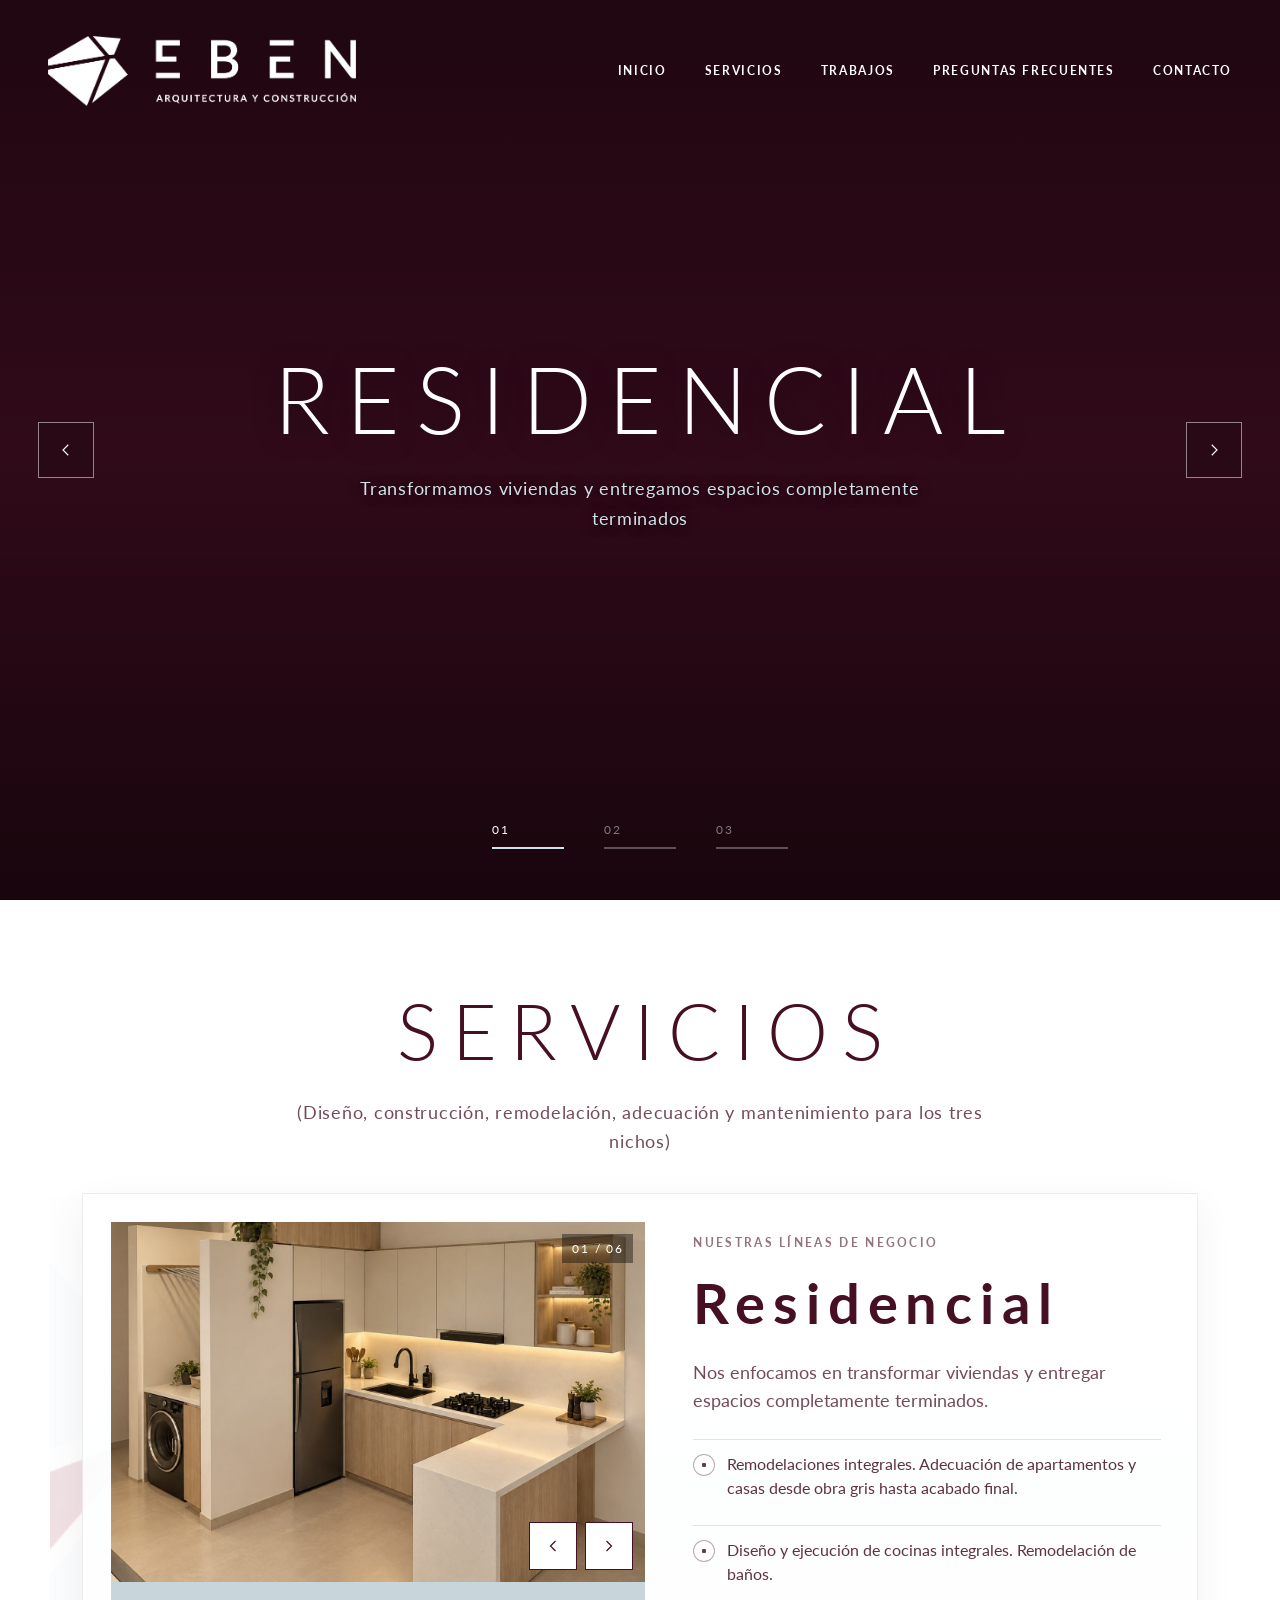
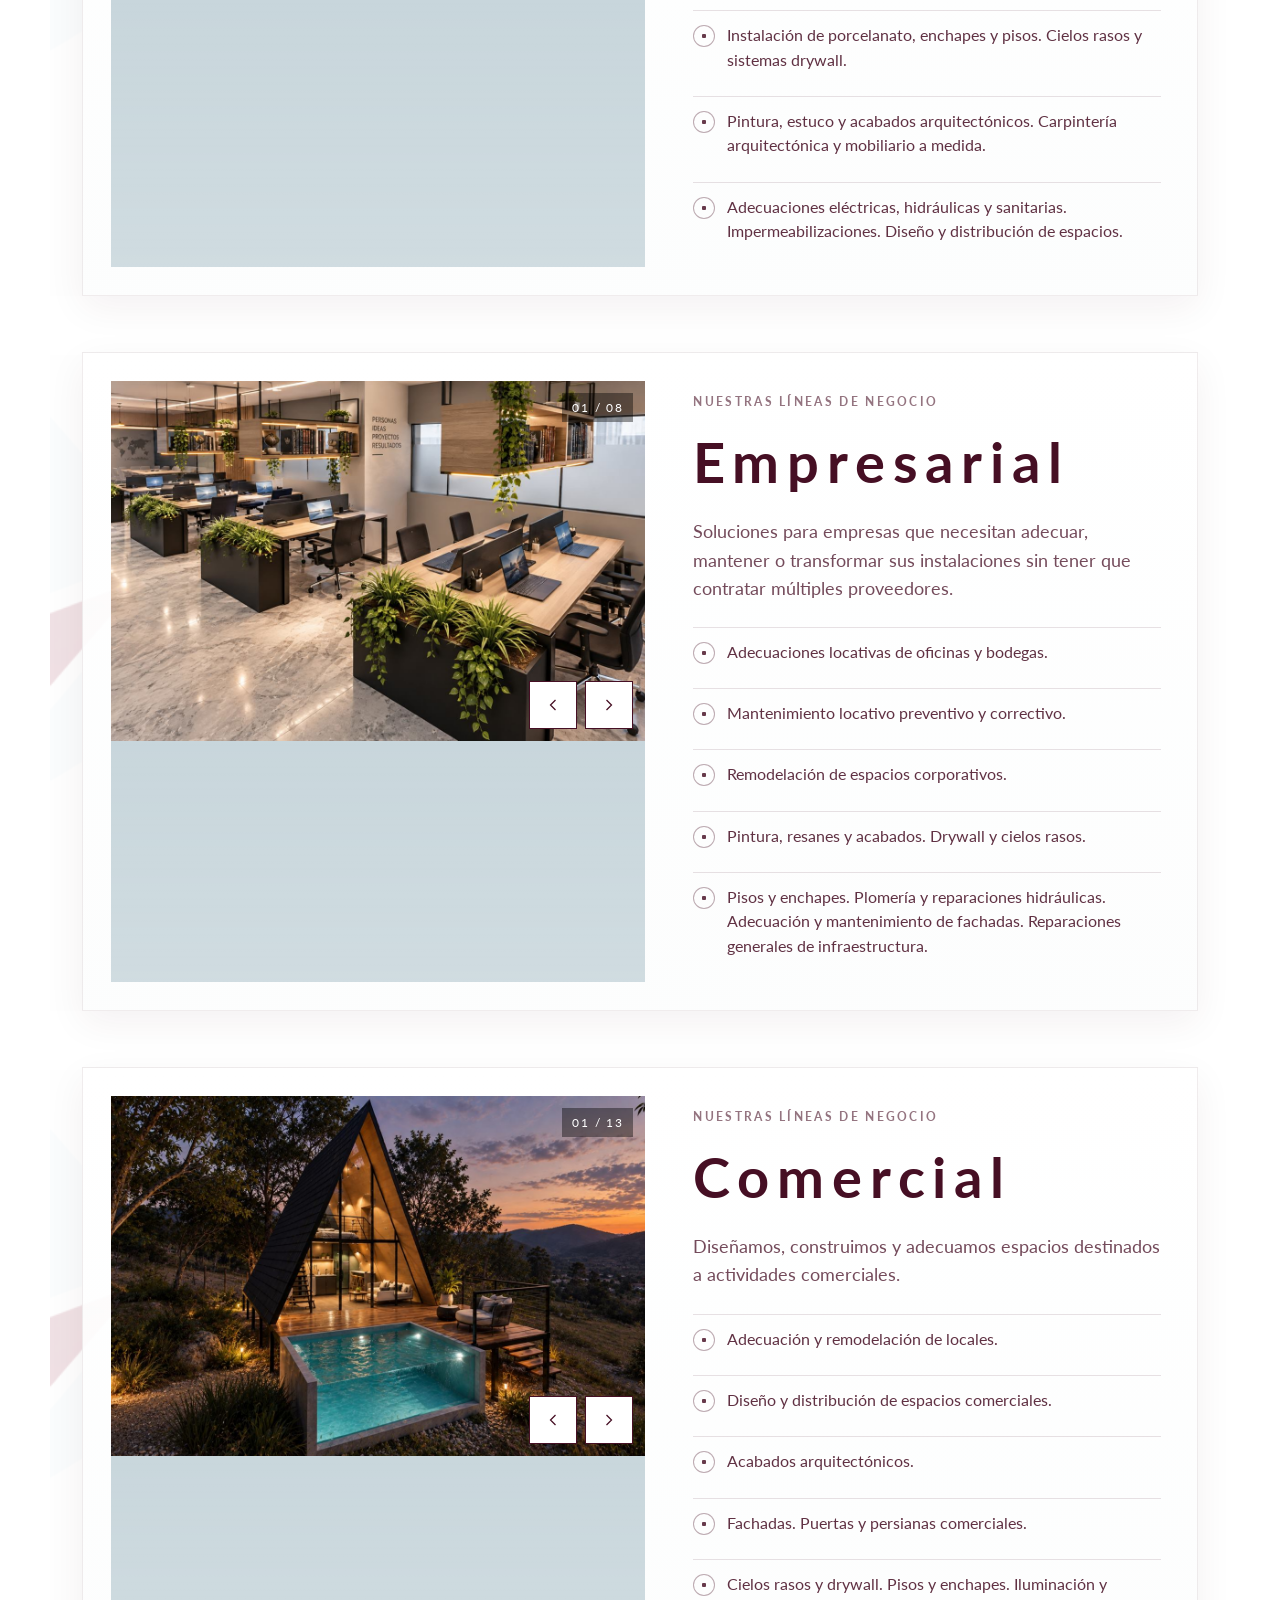
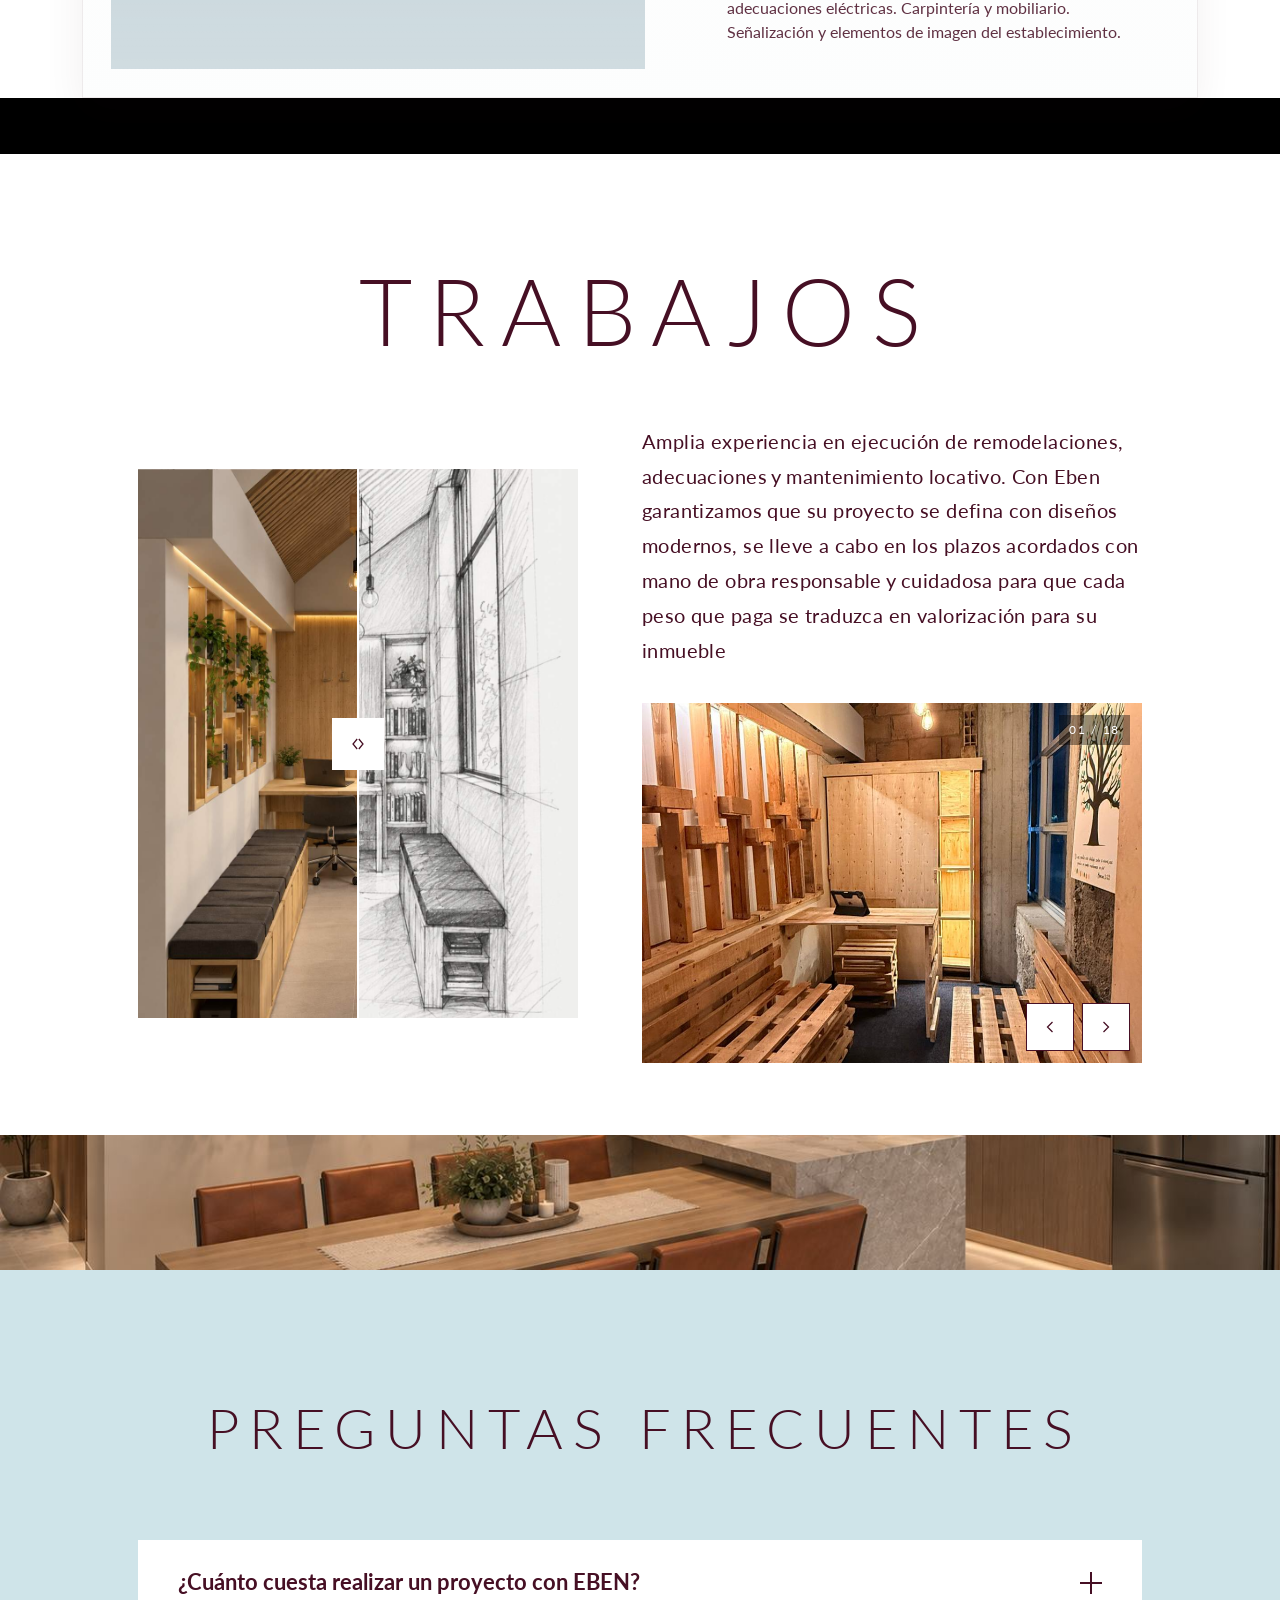
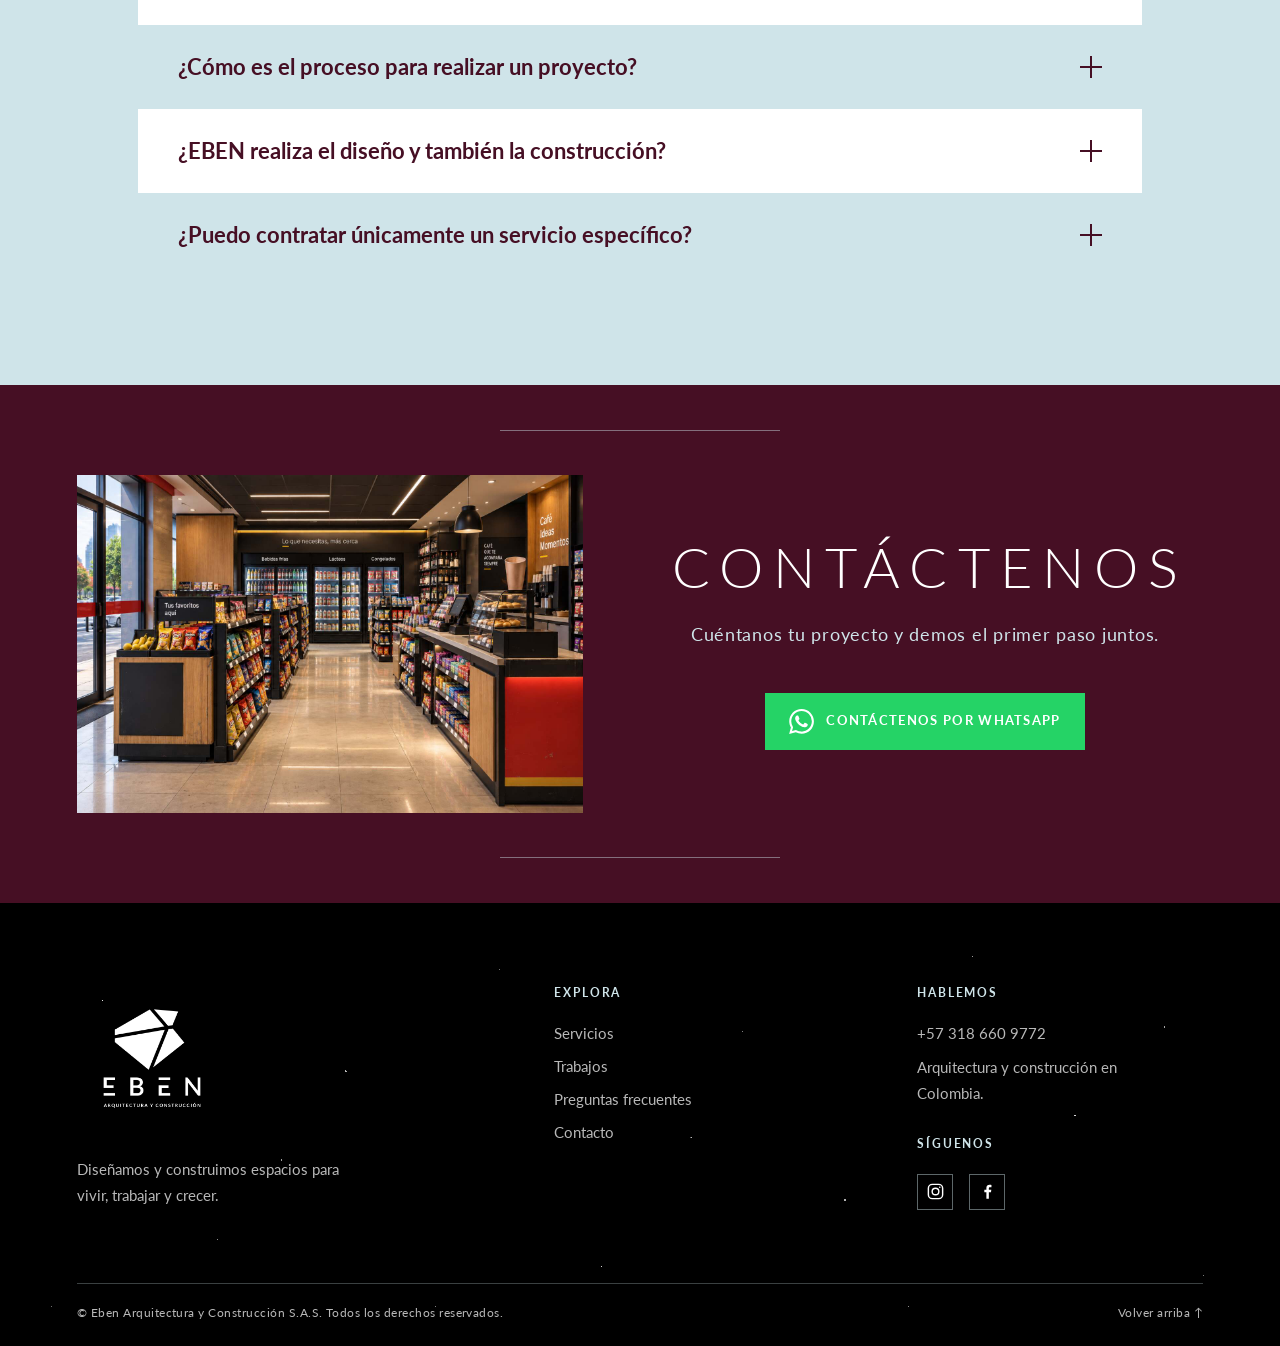
==== app/index.html @ 7ac07ed2 "Cambio diseño seccion servicios" ====
<!DOCTYPE html>
<html lang="es">
<head>
  <meta charset="UTF-8">
  <meta name="viewport" content="width=device-width, initial-scale=1.0">
  <meta name="theme-color" content="#460F24">
  <meta name="description" content="Eben Arquitectura y Construcción S.A.S. — Diseño, construcción, remodelación, adecuación y mantenimiento en Colombia.">
  <title>Eben Arquitectura y Construcción S.A.S.</title>

  <link rel="icon" href="img/logos/transparente/simbolo_color.png">
  <link rel="preconnect" href="https://fonts.googleapis.com">
  <link rel="preconnect" href="https://fonts.gstatic.com" crossorigin>
  <link href="https://fonts.googleapis.com/css2?family=Lato:wght@300;400;700;900&display=swap" rel="stylesheet">
  <link rel="stylesheet" href="css/styles.css">
</head>
<body>

  <header class="site-header">
    <img
      class="hero__logo"
      src="img/logos/transparente/vertical_blanco.png"
      alt="Eben Arquitectura y Construcción S.A.S."
      width="1080"
      height="1080">
    <nav class="site-nav" id="site-nav-menu" aria-label="Navegación principal">
      <a href="#inicio">Inicio</a>
      <a href="#servicios">Servicios</a>
      <a href="#trabajos">Trabajos</a>
      <a href="#preguntas">Preguntas frecuentes</a>
      <a href="#contacto">Contacto</a>
    </nav>
    <button class="site-nav__toggle" type="button" aria-label="Abrir menú" aria-expanded="false" aria-controls="site-nav-menu">
      <span></span>
      <span></span>
      <span></span>
    </button>
  </header>

  <main>
    <section class="hero" id="inicio" data-interval="8000" aria-label="Servicios Eben">
      <div class="hero__slides">

        <article class="hero__slide is-active" aria-hidden="false">
          <video class="hero__video" src="assets/residencial.mp4" autoplay muted loop playsinline preload="auto"></video>
          <div class="hero__overlay"></div>
          <div class="hero__content">
            <h1 class="hero__title">Residencial</h1>
            <p class="hero__subtitle">Transformamos viviendas y entregamos espacios completamente terminados</p>
          </div>
        </article>

        <article class="hero__slide" aria-hidden="true">
          <video class="hero__video" src="assets/empresarial.mp4" muted loop playsinline preload="metadata"></video>
          <div class="hero__overlay"></div>
          <div class="hero__content">
            <h1 class="hero__title">Empresarial</h1>
            <p class="hero__subtitle">Adecuación, mantenimiento o transformación de sus espacios con un solo proveedor</p>
          </div>
        </article>

        <article class="hero__slide" aria-hidden="true">
          <video class="hero__video" src="assets/comercial.mp4" muted loop playsinline preload="metadata"></video>
          <div class="hero__overlay"></div>
          <div class="hero__content">
            <h1 class="hero__title">Comercial</h1>
            <p class="hero__subtitle">Diseñamos, construimos y adecuamos espacios destinados a actividades comerciales</p>
          </div>
        </article>

      </div>

      <button class="hero__arrow hero__arrow--prev" type="button" aria-label="Servicio anterior">
        <svg width="18" height="18" viewBox="0 0 24 24" fill="none" stroke="currentColor" stroke-width="1.5" aria-hidden="true">
          <path d="M15 5l-7 7 7 7"/>
        </svg>
      </button>
      <button class="hero__arrow hero__arrow--next" type="button" aria-label="Servicio siguiente">
        <svg width="18" height="18" viewBox="0 0 24 24" fill="none" stroke="currentColor" stroke-width="1.5" aria-hidden="true">
          <path d="M9 5l7 7-7 7"/>
        </svg>
      </button>

      <nav class="hero__indicators" aria-label="Seleccionar servicio">
        <button class="hero__indicator is-active" type="button" data-slide="0" aria-label="Ir a Residencial" aria-current="true">
          <span class="hero__indicator-num">01</span>
          <span class="hero__indicator-line"><span class="hero__indicator-progress"></span></span>
        </button>
        <button class="hero__indicator" type="button" data-slide="1" aria-label="Ir a Empresarial" aria-current="false">
          <span class="hero__indicator-num">02</span>
          <span class="hero__indicator-line"><span class="hero__indicator-progress"></span></span>
        </button>
        <button class="hero__indicator" type="button" data-slide="2" aria-label="Ir a Comercial" aria-current="false">
          <span class="hero__indicator-num">03</span>
          <span class="hero__indicator-line"><span class="hero__indicator-progress"></span></span>
        </button>
      </nav>
    </section>

    <section class="services" id="servicios" aria-labelledby="services-title">
      <div class="services__intro">
        <h2 class="services__title" id="services-title">Servicios</h2>
        <p class="services__subtitle">(Diseño, construcción, remodelación, adecuación y mantenimiento para los tres nichos)</p>
      </div>

      <article class="service">
        <div class="service__panel service__panel--residencial">
          <div class="service__media">
            <div class="photos service__carousel" data-photos data-render-pool="r" data-render-label="Render residencial" aria-label="Galería de renders residenciales">
              <span class="photos__counter" aria-live="polite"></span>
              <button class="photos__arrow photos__arrow--prev" type="button" aria-label="Render residencial anterior">
                <svg width="20" height="20" viewBox="0 0 24 24" fill="none" stroke="currentColor" stroke-width="1.5" aria-hidden="true"><path d="M15 6l-6 6 6 6"/></svg>
              </button>
              <button class="photos__arrow photos__arrow--next" type="button" aria-label="Siguiente render residencial">
                <svg width="20" height="20" viewBox="0 0 24 24" fill="none" stroke="currentColor" stroke-width="1.5" aria-hidden="true"><path d="M9 6l6 6-6 6"/></svg>
              </button>
            </div>
          </div>
          <div class="service__detail">
            <p class="service__eyebrow">Nuestras líneas de negocio</p>
            <h3 class="service__name">Residencial</h3>
            <p class="service__lead">Nos enfocamos en transformar viviendas y entregar espacios completamente terminados.</p>
            <ul class="service__list">
              <li><span class="service__bullet"></span><span>Remodelaciones integrales. Adecuación de apartamentos y casas desde obra gris hasta acabado final.</span></li>
              <li><span class="service__bullet"></span><span>Diseño y ejecución de cocinas integrales. Remodelación de baños.</span></li>
              <li><span class="service__bullet"></span><span>Instalación de porcelanato, enchapes y pisos. Cielos rasos y sistemas drywall.</span></li>
              <li><span class="service__bullet"></span><span>Pintura, estuco y acabados arquitectónicos. Carpintería arquitectónica y mobiliario a medida.</span></li>
              <li><span class="service__bullet"></span><span>Adecuaciones eléctricas, hidráulicas y sanitarias. Impermeabilizaciones. Diseño y distribución de espacios.</span></li>
            </ul>
          </div>
        </div>
      </article>

      <article class="service">
        <div class="service__panel service__panel--empresarial">
          <div class="service__media">
            <div class="photos service__carousel" data-photos data-render-pool="e" data-render-label="Render empresarial" aria-label="Galería de renders empresariales">
              <span class="photos__counter" aria-live="polite"></span>
              <button class="photos__arrow photos__arrow--prev" type="button" aria-label="Render empresarial anterior">
                <svg width="20" height="20" viewBox="0 0 24 24" fill="none" stroke="currentColor" stroke-width="1.5" aria-hidden="true"><path d="M15 6l-6 6 6 6"/></svg>
              </button>
              <button class="photos__arrow photos__arrow--next" type="button" aria-label="Siguiente render empresarial">
                <svg width="20" height="20" viewBox="0 0 24 24" fill="none" stroke="currentColor" stroke-width="1.5" aria-hidden="true"><path d="M9 6l6 6-6 6"/></svg>
              </button>
            </div>
          </div>
          <div class="service__detail">
            <p class="service__eyebrow">Nuestras líneas de negocio</p>
            <h3 class="service__name">Empresarial</h3>
            <p class="service__lead">Soluciones para empresas que necesitan adecuar, mantener o transformar sus instalaciones sin tener que contratar múltiples proveedores.</p>
            <ul class="service__list">
              <li><span class="service__bullet"></span><span>Adecuaciones locativas de oficinas y bodegas.</span></li>
              <li><span class="service__bullet"></span><span>Mantenimiento locativo preventivo y correctivo.</span></li>
              <li><span class="service__bullet"></span><span>Remodelación de espacios corporativos.</span></li>
              <li><span class="service__bullet"></span><span>Pintura, resanes y acabados. Drywall y cielos rasos.</span></li>
              <li><span class="service__bullet"></span><span>Pisos y enchapes. Plomería y reparaciones hidráulicas. Adecuación y mantenimiento de fachadas. Reparaciones generales de infraestructura.</span></li>
            </ul>
          </div>
        </div>
      </article>

      <article class="service">
        <div class="service__panel service__panel--comercial">
          <div class="service__media">
            <div class="photos service__carousel" data-photos data-render-pool="c" data-render-label="Render comercial" aria-label="Galería de renders comerciales">
              <span class="photos__counter" aria-live="polite"></span>
              <button class="photos__arrow photos__arrow--prev" type="button" aria-label="Render comercial anterior">
                <svg width="20" height="20" viewBox="0 0 24 24" fill="none" stroke="currentColor" stroke-width="1.5" aria-hidden="true"><path d="M15 6l-6 6 6 6"/></svg>
              </button>
              <button class="photos__arrow photos__arrow--next" type="button" aria-label="Siguiente render comercial">
                <svg width="20" height="20" viewBox="0 0 24 24" fill="none" stroke="currentColor" stroke-width="1.5" aria-hidden="true"><path d="M9 6l6 6-6 6"/></svg>
              </button>
            </div>
          </div>
          <div class="service__detail">
            <p class="service__eyebrow">Nuestras líneas de negocio</p>
            <h3 class="service__name">Comercial</h3>
            <p class="service__lead">Diseñamos, construimos y adecuamos espacios destinados a actividades comerciales.</p>
            <ul class="service__list">
              <li><span class="service__bullet"></span><span>Adecuación y remodelación de locales.</span></li>
              <li><span class="service__bullet"></span><span>Diseño y distribución de espacios comerciales.</span></li>
              <li><span class="service__bullet"></span><span>Acabados arquitectónicos.</span></li>
              <li><span class="service__bullet"></span><span>Fachadas. Puertas y persianas comerciales.</span></li>
              <li><span class="service__bullet"></span><span>Cielos rasos y drywall. Pisos y enchapes. Iluminación y adecuaciones eléctricas. Carpintería y mobiliario. Señalización y elementos de imagen del establecimiento.</span></li>
            </ul>
          </div>
        </div>
      </article>
    </section>

    <section class="works" id="trabajos" aria-labelledby="works-title">
      <div class="works__intro">
        <h2 class="works__title" id="works-title">Trabajos</h2>
      </div>

      <div class="works__grid">
        <div class="compare" data-compare>
          <img class="compare__img" src="img/renders/e-t1.jpg" alt="Trabajo empresarial — vista derecha" loading="lazy">
          <div class="compare__clip">
            <img class="compare__img" src="img/renders/e-t2.jpg" alt="Trabajo empresarial — vista izquierda" loading="lazy">
          </div>
          <div class="compare__divider"></div>
          <button
            class="compare__handle"
            type="button"
            role="slider"
            aria-label="Comparar imágenes"
            aria-valuemin="0"
            aria-valuemax="100"
            aria-valuenow="50"
            aria-orientation="horizontal">
            <svg width="20" height="20" viewBox="0 0 24 24" fill="none" stroke="currentColor" stroke-width="1.5" aria-hidden="true">
              <path d="M11 6l-5 6 5 6"/>
              <path d="M13 6l5 6-5 6"/>
            </svg>
          </button>
        </div>

        <div class="works__side">
          <div class="works__text">
            <p>Amplia experiencia en ejecución de remodelaciones, adecuaciones y mantenimiento locativo. Con Eben garantizamos que su proyecto se defina con diseños modernos, se lleve a cabo en los plazos acordados con mano de obra responsable y cuidadosa para que cada peso que paga se traduzca en valorización para su inmueble</p>
          </div>

          <div class="photos" data-photos aria-label="Galería de trabajos">
            <img class="photos__img is-active" src="img/trabajos/1.jpeg" alt="Trabajo de Eben — foto 1 de 18" loading="lazy" decoding="async">
            <img class="photos__img" data-src="img/trabajos/2.jpeg" alt="Trabajo de Eben — foto 2 de 18" loading="lazy" decoding="async">
            <img class="photos__img" data-src="img/trabajos/3.jpeg" alt="Trabajo de Eben — foto 3 de 18" loading="lazy" decoding="async">
            <img class="photos__img" data-src="img/trabajos/4.jpeg" alt="Trabajo de Eben — foto 4 de 18" loading="lazy" decoding="async">
            <img class="photos__img" data-src="img/trabajos/5.jpeg" alt="Trabajo de Eben — foto 5 de 18" loading="lazy" decoding="async">
            <img class="photos__img" data-src="img/trabajos/6.jpeg" alt="Trabajo de Eben — foto 6 de 18" loading="lazy" decoding="async">
            <img class="photos__img" data-src="img/trabajos/7.jpeg" alt="Trabajo de Eben — foto 7 de 18" loading="lazy" decoding="async">
            <img class="photos__img" data-src="img/trabajos/8.jpeg" alt="Trabajo de Eben — foto 8 de 18" loading="lazy" decoding="async">
            <img class="photos__img" data-src="img/trabajos/9.jpeg" alt="Trabajo de Eben — foto 9 de 18" loading="lazy" decoding="async">
            <img class="photos__img" data-src="img/trabajos/10.jpeg" alt="Trabajo de Eben — foto 10 de 18" loading="lazy" decoding="async">
            <img class="photos__img" data-src="img/trabajos/11.jpeg" alt="Trabajo de Eben — foto 11 de 18" loading="lazy" decoding="async">
            <img class="photos__img" data-src="img/trabajos/12.jpeg" alt="Trabajo de Eben — foto 12 de 18" loading="lazy" decoding="async">
            <img class="photos__img" data-src="img/trabajos/13.jpeg" alt="Trabajo de Eben — foto 13 de 18" loading="lazy" decoding="async">
            <img class="photos__img" data-src="img/trabajos/14.jpeg" alt="Trabajo de Eben — foto 14 de 18" loading="lazy" decoding="async">
            <img class="photos__img" data-src="img/trabajos/15.jpeg" alt="Trabajo de Eben — foto 15 de 18" loading="lazy" decoding="async">
            <img class="photos__img" data-src="img/trabajos/16.jpeg" alt="Trabajo de Eben — foto 16 de 18" loading="lazy" decoding="async">
            <img class="photos__img" data-src="img/trabajos/17.jpeg" alt="Trabajo de Eben — foto 17 de 18" loading="lazy" decoding="async">
            <img class="photos__img" data-src="img/trabajos/18.jpeg" alt="Trabajo de Eben — foto 18 de 18" loading="lazy" decoding="async">

            <span class="photos__counter" aria-live="polite">01 / 18</span>

            <button class="photos__arrow photos__arrow--prev" type="button" aria-label="Foto anterior">
              <svg width="20" height="20" viewBox="0 0 24 24" fill="none" stroke="currentColor" stroke-width="1.5" aria-hidden="true">
                <path d="M15 6l-6 6 6 6"/>
              </svg>
            </button>
            <button class="photos__arrow photos__arrow--next" type="button" aria-label="Foto siguiente">
              <svg width="20" height="20" viewBox="0 0 24 24" fill="none" stroke="currentColor" stroke-width="1.5" aria-hidden="true">
                <path d="M9 6l6 6-6 6"/>
              </svg>
            </button>
          </div>
        </div>
      </div>
    </section>

    <div class="band" aria-hidden="true">
      <img class="band__img" src="img/renders/optimized/r7.jpg" alt="" loading="lazy" decoding="async">
    </div>

    <section class="faq" id="preguntas" aria-labelledby="faq-title">
      <div class="faq__intro">
        <h2 class="faq__title" id="faq-title">Preguntas frecuentes</h2>
      </div>

      <div class="faq__list">
        <div class="faq__item">
          <button class="faq__q" type="button" id="faq-q1" aria-expanded="false" aria-controls="faq-a1">
            <span>¿Cuánto cuesta realizar un proyecto con EBEN?</span>
            <span class="faq__icon" aria-hidden="true"></span>
          </button>
          <div class="faq__a" id="faq-a1" role="region" aria-labelledby="faq-q1">
            <p>Cada proyecto es diferente. Conocemos tus necesidades y presupuesto para proponerte soluciones que se adapten a ambos, buscando el mejor equilibrio entre diseño, funcionalidad y costo.</p>
          </div>
        </div>

        <div class="faq__item">
          <button class="faq__q" type="button" id="faq-q2" aria-expanded="false" aria-controls="faq-a2">
            <span>¿Cómo es el proceso para realizar un proyecto?</span>
            <span class="faq__icon" aria-hidden="true"></span>
          </button>
          <div class="faq__a" id="faq-a2" role="region" aria-labelledby="faq-q2">
            <p>Trabajamos contigo a través de cinco etapas:</p>
            <ol class="faq__steps">
              <li><strong>Visita técnica</strong> Conocemos el espacio, tus necesidades, ideas y presupuesto.</li>
              <li><strong>Diseño y propuesta</strong> Desarrollamos la solución y definimos el alcance del proyecto.</li>
              <li><strong>Contrato y planificación</strong> Establecemos costos, tiempos, responsabilidades y condiciones antes de iniciar.</li>
              <li><strong>Ejecución</strong> Ponemos en marcha el proyecto y coordinamos las diferentes etapas de la obra.</li>
              <li><strong>Entrega final</strong> Revisamos contigo el resultado, hacemos la entrega y dejamos el espacio listo para disfrutarlo.</li>
            </ol>
          </div>
        </div>

        <div class="faq__item">
          <button class="faq__q" type="button" id="faq-q3" aria-expanded="false" aria-controls="faq-a3">
            <span>¿EBEN realiza el diseño y también la construcción?</span>
            <span class="faq__icon" aria-hidden="true"></span>
          </button>
          <div class="faq__a" id="faq-a3" role="region" aria-labelledby="faq-q3">
            <p>Sí. Podemos acompañarte desde la idea y el diseño hasta la ejecución y entrega final, centralizando todo el proyecto en un mismo equipo.</p>
          </div>
        </div>

        <div class="faq__item">
          <button class="faq__q" type="button" id="faq-q4" aria-expanded="false" aria-controls="faq-a4">
            <span>¿Puedo contratar únicamente un servicio específico?</span>
            <span class="faq__icon" aria-hidden="true"></span>
          </button>
          <div class="faq__a" id="faq-a4" role="region" aria-labelledby="faq-q4">
            <p>Sí. Además de proyectos integrales, realizamos servicios específicos de adecuación, mantenimiento, acabados, instalaciones y mobiliario.</p>
          </div>
        </div>
      </div>
    </section>

    <section class="cta" id="contacto" aria-labelledby="contacto-title" data-xray>
      <div class="cta__grid">
        <div class="cta__media">
          <img src="img/renders/optimized/local-comercial.jpg" alt="Local comercial terminado" loading="lazy" decoding="async">
        </div>
        <div class="cta__content">
          <h2 class="cta__title" id="contacto-title">Contáctenos</h2>
          <p class="cta__text">Cuéntanos tu proyecto y demos el primer paso juntos.</p>
          <a class="cta__whatsapp" href="https://wa.me/message/V4RNR4JTJ7QEE1?text=Hola%20Eben%2C%20quiero%20cotizar%20un%20proyecto." target="_blank" rel="noopener noreferrer">
            <svg class="cta__whatsapp-icon" viewBox="0 0 24 24" fill="none" aria-hidden="true">
              <path fill="currentColor" d="M20.52 3.48A11.82 11.82 0 0 0 12.08 0C5.55 0 .24 5.31.24 11.84c0 2.09.55 4.13 1.59 5.93L.14 24l6.38-1.67a11.84 11.84 0 0 0 5.56 1.41h.01c6.52 0 11.83-5.31 11.83-11.84 0-3.16-1.23-6.13-3.4-8.42ZM12.09 21.7h-.01a9.85 9.85 0 0 1-5.02-1.38l-.36-.21-3.79.99 1.01-3.7-.23-.38a9.84 9.84 0 0 1-1.51-5.18C2.18 6.4 6.62 1.96 12.08 1.96c2.64 0 5.12 1.03 6.98 2.89a9.82 9.82 0 0 1 2.88 6.99c0 5.46-4.44 9.9-9.85 9.9Zm5.43-7.42c-.3-.15-1.76-.87-2.03-.97-.27-.1-.47-.15-.67.15-.2.3-.77.97-.94 1.17-.17.2-.35.22-.65.07-.3-.15-1.27-.47-2.42-1.5-.9-.8-1.5-1.78-1.67-2.08-.17-.3-.02-.46.13-.61.14-.14.3-.35.45-.52.15-.17.2-.3.2-.5.1-.2.05-.37-.02-.52-.07-.15-.67-1.61-.92-2.21-.24-.58-.49-.5-.67-.51h-.57c-.2 0-.52.07-.8.37-.27.3-1.04 1.02-1.04 2.49s1.07 2.89 1.22 3.09c.15.2 2.1 3.2 5.08 4.49.71.31 1.26.49 1.69.63.71.23 1.36.2 1.87.12.57-.08 1.76-.72 2-1.42.25-.7.25-1.3.17-1.42-.07-.12-.27-.2-.57-.35Z"/>
            </svg>
            <span>Contáctenos por WhatsApp</span>
          </a>
        </div>
      </div>

      <div class="cta__layer" aria-hidden="true">
        <div class="cta__grid">
          <div class="cta__media">
            <img src="img/renders/optimized/local-gris.jpg" alt="" loading="lazy" decoding="async">
          </div>
          <div class="cta__content">
            <h2 class="cta__title">Contact us</h2>
            <p class="cta__text">Tell us about your project and let us take the first step together.</p>
            <span class="cta__whatsapp">
              <svg class="cta__whatsapp-icon" viewBox="0 0 24 24" fill="none" aria-hidden="true">
                <path fill="currentColor" d="M20.52 3.48A11.82 11.82 0 0 0 12.08 0C5.55 0 .24 5.31.24 11.84c0 2.09.55 4.13 1.59 5.93L.14 24l6.38-1.67a11.84 11.84 0 0 0 5.56 1.41h.01c6.52 0 11.83-5.31 11.83-11.84 0-3.16-1.23-6.13-3.4-8.42ZM12.09 21.7h-.01a9.85 9.85 0 0 1-5.02-1.38l-.36-.21-3.79.99 1.01-3.7-.23-.38a9.84 9.84 0 0 1-1.51-5.18C2.18 6.4 6.62 1.96 12.08 1.96c2.64 0 5.12 1.03 6.98 2.89a9.82 9.82 0 0 1 2.88 6.99c0 5.46-4.44 9.9-9.85 9.9Zm5.43-7.42c-.3-.15-1.76-.87-2.03-.97-.27-.1-.47-.15-.67.15-.2.3-.77.97-.94 1.17-.17.2-.35.22-.65.07-.3-.15-1.27-.47-2.42-1.5-.9-.8-1.5-1.78-1.67-2.08-.17-.3-.02-.46.13-.61.14-.14.3-.35.45-.52.15-.17.2-.3.2-.5.1-.2.05-.37-.02-.52-.07-.15-.67-1.61-.92-2.21-.24-.58-.49-.5-.67-.51h-.57c-.2 0-.52.07-.8.37-.27.3-1.04 1.02-1.04 2.49s1.07 2.89 1.22 3.09c.15.2 2.1 3.2 5.08 4.49.71.31 1.26.49 1.69.63.71.23 1.36.2 1.87.12.57-.08 1.76-.72 2-1.42.25-.7.25-1.3.17-1.42-.07-.12-.27-.2-.57-.35Z"/>
              </svg>
              <span>Contact us on WhatsApp</span>
            </span>
          </div>
        </div>
      </div>
    </section>
  </main>

  <footer class="site-footer">
    <div class="site-footer__grid">
      <div class="site-footer__brand">
        <a href="#inicio" aria-label="Volver al inicio">
          <img src="img/logos/transparente/principal_blanco.png" alt="Eben Arquitectura y Construcción S.A.S." width="1080" height="1080" loading="lazy" decoding="async">
        </a>
        <p>Diseñamos y construimos espacios para vivir, trabajar y crecer.</p>
      </div>
      <nav class="site-footer__nav" aria-label="Navegación del pie de página">
        <h2>Explora</h2>
        <a href="#servicios">Servicios</a>
        <a href="#trabajos">Trabajos</a>
        <a href="#preguntas">Preguntas frecuentes</a>
        <a href="#contacto">Contacto</a>
      </nav>
      <div class="site-footer__contact">
        <h2>Hablemos</h2>
        <a href="https://wa.me/message/V4RNR4JTJ7QEE1?text=Hola%20Eben%2C%20quiero%20cotizar%20un%20proyecto." target="_blank" rel="noopener noreferrer">+57 318 660 9772</a>
        <p>Arquitectura y construcción en Colombia.</p>
        <h2 class="site-footer__social-title">Síguenos</h2>
        <div class="site-footer__socials">
          <a class="site-footer__social" href="https://www.instagram.com/espacios.eben/" target="_blank" rel="noopener noreferrer" aria-label="Instagram de Eben">
            <svg viewBox="0 0 24 24" aria-hidden="true">
              <rect x="3" y="3" width="18" height="18" rx="5" fill="none" stroke="currentColor" stroke-width="1.8"/>
              <circle cx="12" cy="12" r="4.2" fill="none" stroke="currentColor" stroke-width="1.8"/>
              <circle cx="17.4" cy="6.7" r="1" fill="currentColor"/>
            </svg>
          </a>
          <a class="site-footer__social" href="https://www.facebook.com/profile.php?id=61594440430104" target="_blank" rel="noopener noreferrer" aria-label="Facebook de Eben">
            <svg viewBox="0 0 24 24" aria-hidden="true">
              <path fill="currentColor" d="M13.7 21v-8h2.7l.4-3.1h-3.1V8c0-.9.3-1.5 1.6-1.5h1.7V3.7c-.3 0-1.3-.1-2.4-.1-2.4 0-4 1.5-4 4.1v2.2H8v3.1h2.6v8h3.1Z"/>
            </svg>
          </a>
        </div>
      </div>
    </div>
    <div class="site-footer__bottom">
      <p>© Eben Arquitectura y Construcción S.A.S. Todos los derechos reservados.</p>
      <a href="#inicio">Volver arriba ↑</a>
    </div>
  </footer>

  <script src="js/main.js"></script>
</body>
</html>
---- app/css/styles.css ----
:root {
  --color-burdeos: #460F24;
  --color-hielo: #CFE4E9;
  --color-blanco: #FFFFFF;
  --color-negro: #000000;
  --font-principal: "Lato", sans-serif;
  --hero-interval: 9000ms;
  --slide-fade: 800ms;
}

*,
*::before,
*::after {
  box-sizing: border-box;
  margin: 0;
  padding: 0;
  border-radius: 0;
}

html {
  height: 100%;
  scroll-behavior: smooth;
}

section[id] {
  scroll-margin-top: 88px;
}

body {
  min-height: 100%;
  background: var(--color-negro);
  color: var(--color-blanco);
  font-family: var(--font-principal);
  font-weight: 400;
  line-height: 1.5;
  overflow-x: clip;
  -webkit-font-smoothing: antialiased;
}

img,
video {
  display: block;
  max-width: 100%;
}

button {
  font: inherit;
  color: inherit;
  background: none;
  border: none;
  cursor: pointer;
}

:focus-visible {
  outline: 2px solid var(--color-hielo);
  outline-offset: 3px;
}

/* ---------- Header ---------- */

.site-header {
  position: fixed;
  top: 0;
  left: 0;
  right: 0;
  z-index: 20;
  display: flex;
  align-items: center;
  justify-content: space-between;
  padding: clamp(20px, 4vh, 40px) clamp(20px, 4vw, 48px);
  transition: padding 300ms ease, background-color 300ms ease;
}

.site-header.is-scrolled {
  padding-top: 12px;
  padding-bottom: 12px;
  background: var(--color-negro);
}

.hero__logo {
  height: clamp(70px, 5vh, 128px);
  width: auto;
  transition: height 300ms ease;
}

.site-header.is-scrolled .hero__logo {
  height: 56px;
}

.site-nav {
  display: flex;
  align-items: center;
  gap: clamp(20px, 3vw, 48px);
}

.site-nav a {
  position: relative;
  padding: 8px 0;
  color: var(--color-blanco);
  font-size: 0.78rem;
  font-weight: 700;
  letter-spacing: 0.13em;
  text-decoration: none;
  text-transform: uppercase;
}

.site-nav a::after {
  content: "";
  position: absolute;
  right: 0;
  bottom: 0;
  left: 0;
  height: 1px;
  background: var(--color-hielo);
  transform: scaleX(0);
  transform-origin: right;
  transition: transform 250ms ease;
}

.site-nav a:hover::after,
.site-nav a:focus-visible::after {
  transform: scaleX(1);
  transform-origin: left;
}

.site-nav__toggle {
  display: none;
  flex-direction: column;
  align-items: center;
  justify-content: center;
  gap: 5px;
  width: 40px;
  height: 40px;
}

.site-nav__toggle span {
  display: block;
  width: 24px;
  height: 1px;
  background: var(--color-blanco);
  transition: transform 250ms ease, opacity 250ms ease;
}

.site-header.menu-open .site-nav__toggle span:nth-child(1) {
  transform: translateY(6px) rotate(45deg);
}

.site-header.menu-open .site-nav__toggle span:nth-child(2) {
  opacity: 0;
}

.site-header.menu-open .site-nav__toggle span:nth-child(3) {
  transform: translateY(-6px) rotate(-45deg);
}

/* ---------- Hero ---------- */

.hero {
  position: relative;
  width: 100%;
  height: 100vh;
  height: 100dvh;
  overflow: hidden;
  background: var(--color-burdeos);
}

.hero__slides {
  position: absolute;
  inset: 0;
}

.hero__slide {
  position: absolute;
  inset: 0;
  opacity: 0;
  visibility: hidden;
  z-index: 1;
  transition:
    opacity var(--slide-fade) ease,
    visibility var(--slide-fade) ease;
}

.hero__slide.is-active {
  opacity: 1;
  visibility: visible;
  z-index: 2;
}

.hero__video {
  position: absolute;
  inset: 0;
  width: 100%;
  height: 100%;
  object-fit: cover;
}

.hero__overlay {
  position: absolute;
  inset: 0;
  background:
    linear-gradient(
      180deg,
      rgba(0, 0, 0, 0.55) 0%,
      rgba(0, 0, 0, 0.3) 50%,
      rgba(0, 0, 0, 0.65) 100%
    ),
    rgba(70, 15, 36, 0.18);
}

.hero__content {
  position: absolute;
  inset: 0;
  z-index: 3;
  display: flex;
  flex-direction: column;
  align-items: center;
  justify-content: center;
  text-align: center;
  padding: clamp(96px, 16vh, 160px) clamp(56px, 9vw, 120px) clamp(104px, 18vh, 160px);
  opacity: 0;
  transform: translateY(24px);
  transition:
    opacity 700ms ease 250ms,
    transform 700ms ease 250ms;
}

.hero__slide.is-active .hero__content {
  opacity: 1;
  transform: translateY(0);
}

.hero__title {
  font-size: clamp(2.4rem, 7.5vw, 5.75rem);
  font-weight: 300;
  line-height: 1.05;
  letter-spacing: 0.18em;
  text-indent: 0.18em;
  text-transform: uppercase;
  color: var(--color-blanco);
  text-shadow: 0 2px 28px rgba(0, 0, 0, 0.4);
}

.hero__subtitle {
  margin-top: clamp(16px, 3vh, 28px);
  max-width: 640px;
  font-size: clamp(0.95rem, 1.6vw, 1.15rem);
  font-weight: 400;
  line-height: 1.6;
  letter-spacing: 0.04em;
  color: var(--color-hielo);
  text-shadow: 0 1px 16px rgba(0, 0, 0, 0.45);
}

/* ---------- Flechas ---------- */

.hero__arrow {
  position: absolute;
  top: 50%;
  z-index: 15;
  display: flex;
  align-items: center;
  justify-content: center;
  width: clamp(44px, 5vw, 56px);
  height: clamp(44px, 5vw, 56px);
  transform: translateY(-50%);
  border: 1px solid rgba(255, 255, 255, 0.5);
  color: var(--color-blanco);
  background: rgba(0, 0, 0, 0.15);
  transition:
    background 250ms ease,
    border-color 250ms ease,
    color 250ms ease;
}

.hero__arrow:hover {
  background: var(--color-hielo);
  border-color: var(--color-hielo);
  color: var(--color-burdeos);
}

.hero__arrow--prev {
  left: clamp(12px, 3vw, 40px);
}

.hero__arrow--next {
  right: clamp(12px, 3vw, 40px);
}

/* ---------- Indicadores ---------- */

.hero__indicators {
  position: absolute;
  bottom: clamp(24px, 5vh, 48px);
  left: 50%;
  z-index: 15;
  display: flex;
  gap: clamp(20px, 4vw, 40px);
  transform: translateX(-50%);
}

.hero__indicator {
  display: flex;
  flex-direction: column;
  align-items: flex-start;
  gap: 8px;
  padding: 6px 0;
  color: rgba(255, 255, 255, 0.45);
  transition: color 250ms ease;
}

.hero__indicator:hover,
.hero__indicator.is-active {
  color: var(--color-blanco);
}

.hero__indicator-num {
  font-size: 0.75rem;
  font-weight: 400;
  letter-spacing: 0.14em;
}

.hero__indicator-line {
  position: relative;
  display: block;
  width: clamp(48px, 7vw, 72px);
  height: 2px;
  background: rgba(255, 255, 255, 0.3);
  overflow: hidden;
}

.hero__indicator-progress {
  position: absolute;
  top: 0;
  left: 0;
  width: 100%;
  height: 100%;
  background: var(--color-hielo);
  transform: scaleX(0);
  transform-origin: left center;
}

.hero__indicator.is-active .hero__indicator-progress {
  animation: hero-progress var(--hero-interval) linear forwards;
}

.hero.is-paused .hero__indicator-progress {
  animation-play-state: paused;
}

@keyframes hero-progress {
  from {
    transform: scaleX(0);
  }
  to {
    transform: scaleX(1);
  }
}

/* ---------- Servicios ---------- */

.services {
  position: relative;
  background: var(--color-blanco);
  color: var(--color-burdeos);
}

.services__intro {
  min-height: 28vh;
  max-width: 760px;
  margin-inline: auto;
  display: flex;
  flex-direction: column;
  align-items: center;
  justify-content: center;
  text-align: center;
  padding: clamp(56px, 10vh, 96px) clamp(24px, 5vw, 32px) clamp(24px, 4vh, 40px);
}

.services__title {
  font-size: clamp(2.4rem, 6vw, 4.8rem);
  font-weight: 300;
  line-height: 1.05;
  letter-spacing: 0.18em;
  text-indent: 0.18em;
  text-transform: uppercase;
  color: var(--color-burdeos);
}

.services__subtitle {
  margin-top: clamp(16px, 3vh, 28px);
  max-width: 720px;
  font-size: clamp(0.95rem, 1.6vw, 1.15rem);
  font-weight: 400;
  line-height: 1.6;
  letter-spacing: 0.04em;
  color: rgba(70, 15, 36, 0.75);
}

.service {
  position: relative;
  max-width: 1180px;
  margin: 0 auto clamp(28px, 5vw, 56px);
  padding-inline: clamp(20px, 4vw, 32px);
}

.service::before {
  content: "";
  position: absolute;
  inset: 0 auto 0 0;
  width: min(54%, 520px);
  background: url("../assets/diseño.png") no-repeat left center / cover;
  opacity: 0.12;
  pointer-events: none;
}

.service__panel {
  position: relative;
  z-index: 1;
  display: grid;
  grid-template-columns: minmax(0, 1.05fr) minmax(0, 0.95fr);
  gap: clamp(20px, 4vw, 40px);
  align-items: stretch;
  padding: clamp(18px, 2.4vw, 28px);
  overflow: hidden;
  border: 1px solid rgba(70, 15, 36, 0.08);
  background: linear-gradient(180deg, rgba(255, 255, 255, 0.9), rgba(252, 253, 253, 0.9));
  box-shadow: 0 12px 36px rgba(70, 15, 36, 0.06);
}

.service__panel > * {
  position: relative;
  z-index: 1;
}

.service__media {
  position: relative;
  min-height: 420px;
  overflow: hidden;
  background: var(--color-hielo);
}

.service__carousel {
  position: absolute;
  inset: 0;
  z-index: 3;
  height: 100%;
  background: url("../assets/diseño.png") center / cover;
}

.service__carousel .photos__img {
  object-position: center;
}

.service__media::after {
  content: "";
  position: absolute;
  inset: 0;
  background:
    linear-gradient(
      180deg,
      rgba(255, 255, 255, 0.12) 0%,
      rgba(255, 255, 255, 0.04) 50%,
      rgba(255, 255, 255, 0.2) 100%
    ),
    rgba(70, 15, 36, 0.08);
  z-index: 2;
  pointer-events: none;
}

.service__carousel .photos__counter,
.service__carousel .photos__arrow {
  z-index: 3;
}

.service__detail {
  position: relative;
  z-index: 2;
  display: flex;
  flex-direction: column;
  justify-content: center;
  padding: clamp(8px, 1vw, 12px) clamp(8px, 0.5vw, 10px);
}

.service__eyebrow {
  font-size: 0.72rem;
  font-weight: 700;
  letter-spacing: 0.2em;
  text-transform: uppercase;
  color: rgba(70, 15, 36, 0.58);
}

.service__detail .service__name {
  margin-top: 10px;
  font-size: clamp(1.9rem, 4.5vw, 3.5rem);
  letter-spacing: 0.14em;
  color: var(--color-burdeos);
  text-shadow: none;
}

.service__lead {
  margin-top: 14px;
  font-size: clamp(1rem, 1.5vw, 1.1rem);
  line-height: 1.6;
  color: rgba(70, 15, 36, 0.75);
  text-shadow: none;
}

.service__list {
  display: grid;
  gap: 12px;
  margin-top: clamp(16px, 3vh, 24px);
  list-style: none;
  text-align: left;
}

.service__list li {
  display: grid;
  grid-template-columns: 22px minmax(0, 1fr);
  gap: 12px;
  align-items: start;
  padding: 12px 0;
  border-top: 1px solid rgba(70, 15, 36, 0.12);
  font-size: 0.98rem;
  line-height: 1.55;
  color: rgba(70, 15, 36, 0.86);
}

.service__bullet {
  width: 22px;
  height: 22px;
  margin-top: 2px;
  border: 1.5px solid rgba(70, 15, 36, 0.35);
  border-radius: 999px;
  background:
    radial-gradient(circle at center, rgba(70, 15, 36, 0.82) 0 2px, transparent 2.5px);
}

.service__list span:last-child {
  min-width: 0;
}

/* ---------- Trabajos ---------- */

.works {
  position: relative;
  background: var(--color-blanco);
  color: var(--color-burdeos);
  padding-bottom: clamp(48px, 8vh, 80px);
}

.works__intro {
  min-height: 30vh;
  display: flex;
  flex-direction: column;
  align-items: center;
  justify-content: center;
  text-align: center;
  padding: clamp(48px, 8vh, 80px) clamp(24px, 6vw, 80px) clamp(16px, 3vh, 32px);
}

.works__title {
  font-size: clamp(2.4rem, 7.5vw, 5.75rem);
  font-weight: 300;
  line-height: 1.05;
  letter-spacing: 0.18em;
  text-indent: 0.18em;
  text-transform: uppercase;
  color: var(--color-burdeos);
}

.works__grid {
  display: grid;
  grid-template-columns: minmax(0, 440px) minmax(0, 1fr);
  gap: clamp(32px, 5vw, 72px);
  align-items: center;
  max-width: 1100px;
  margin: 0 auto;
  padding: 0 clamp(24px, 5vw, 48px);
}

.works__side {
  display: flex;
  flex-direction: column;
  gap: clamp(24px, 4vh, 40px);
  min-width: 0;
}

.works__text p {
  font-size: clamp(1.05rem, 1.6vw, 1.3rem);
  line-height: 1.7;
  letter-spacing: 0.02em;
  color: var(--color-burdeos);
}

/* ---------- Carrusel de fotos ---------- */

.photos {
  position: relative;
  height: clamp(300px, 40vh, 440px);
  overflow: hidden;
  background: var(--color-burdeos);
  touch-action: pan-y;
  user-select: none;
}

.photos__img {
  position: absolute;
  inset: 0;
  width: 100%;
  height: 100%;
  object-fit: cover;
  opacity: 0;
  transition: opacity 500ms ease;
  pointer-events: none;
  -webkit-user-drag: none;
}

.photos__img.is-active {
  opacity: 1;
}

.photos__counter {
  position: absolute;
  top: 12px;
  right: 12px;
  z-index: 3;
  padding: 6px 10px;
  font-size: 0.72rem;
  font-weight: 400;
  letter-spacing: 0.15em;
  color: var(--color-blanco);
  background: rgba(0, 0, 0, 0.4);
  pointer-events: none;
}

.photos__arrow {
  position: absolute;
  bottom: 12px;
  z-index: 3;
  display: flex;
  align-items: center;
  justify-content: center;
  width: clamp(40px, 4vw, 48px);
  height: clamp(40px, 4vw, 48px);
  border: 1px solid var(--color-burdeos);
  color: var(--color-burdeos);
  background: var(--color-blanco);
  transition:
    background 250ms ease,
    color 250ms ease;
}

.photos__arrow:hover {
  background: var(--color-burdeos);
  color: var(--color-blanco);
}

.photos__arrow--prev {
  right: calc(12px + clamp(40px, 4vw, 48px) + 8px);
}

.photos__arrow--next {
  right: 12px;
}

.compare {
  --pos: 50%;
  position: relative;
  width: 100%;
  height: clamp(420px, 61vh, 100%);
  overflow: hidden;
  background: var(--color-negro);
  cursor: ew-resize;
  touch-action: pan-y;
  user-select: none;
}

.compare__img {
  position: absolute;
  inset: 0;
  width: 100%;
  height: 100%;
  object-fit: cover;
  pointer-events: none;
  -webkit-user-drag: none;
}

.compare__clip {
  position: absolute;
  inset: 0;
  clip-path: inset(0 calc(100% - var(--pos)) 0 0);
}

.compare__divider {
  position: absolute;
  top: 0;
  bottom: 0;
  left: var(--pos);
  z-index: 3;
  width: 2px;
  transform: translateX(-1px);
  background: var(--color-blanco);
  pointer-events: none;
}

.compare__handle {
  position: absolute;
  top: 50%;
  left: var(--pos);
  z-index: 4;
  display: flex;
  align-items: center;
  justify-content: center;
  width: clamp(40px, 6vw, 52px);
  height: clamp(40px, 6vw, 52px);
  transform: translate(-50%, -50%);
  background: var(--color-blanco);
  color: var(--color-burdeos);
  cursor: ew-resize;
  transition:
    background 250ms ease,
    color 250ms ease;
}

.compare__handle:hover {
  background: var(--color-hielo);
}

.compare__handle:focus-visible {
  background: var(--color-hielo);
  outline-offset: -4px;
}

/* ---------- Responsive ---------- */

@media (max-width: 640px) {
  .site-header {
    padding: 16px 20px;
  }

  .site-header.is-scrolled {
    padding: 10px 20px;
  }

  .site-header .hero__logo,
  .site-header.is-scrolled .hero__logo {
    height: 58px;
  }

  .site-nav {
    position: absolute;
    top: 100%;
    right: 0;
    left: 0;
    display: flex;
    flex-direction: column;
    align-items: stretch;
    gap: 0;
    padding: 8px 20px 20px;
    background: var(--color-negro);
    opacity: 0;
    pointer-events: none;
    transform: translateY(-8px);
    transition: opacity 250ms ease, transform 250ms ease;
  }

  .site-header.menu-open .site-nav {
    opacity: 1;
    pointer-events: auto;
    transform: translateY(0);
  }

  .site-nav a {
    padding: 14px 0;
    border-bottom: 1px solid rgba(207, 228, 233, 0.22);
    font-size: 0.76rem;
  }

  .site-nav a:last-child {
    border-bottom: none;
  }

  .site-nav__toggle {
    display: flex;
  }

  .hero__content {
    padding-left: clamp(56px, 14vw, 80px);
    padding-right: clamp(56px, 14vw, 80px);
  }

  .hero__subtitle {
    max-width: 100%;
  }

  .hero__arrow {
    top: auto;
    bottom: clamp(88px, 14vh, 120px);
    transform: none;
  }

  .service__panel {
    grid-template-columns: 1fr;
    padding: 16px;
  }

  .service__media {
    min-height: 260px;
  }

  .service__list li {
    font-size: 0.95rem;
  }

  .service__lead {
    font-size: 1rem;
  }

  .works__intro {
    min-height: 30vh;
  }

  .works__grid {
    grid-template-columns: 1fr;
    gap: clamp(24px, 4vw, 40px);
  }

  .compare {
    height: clamp(380px, 55vh, 520px);
  }

  .works__text p {
    font-size: 1.05rem;
  }

  .photos {
    height: clamp(260px, 45vh, 380px);
  }

}

/* ---------- Banda divisoria ---------- */

.band {
  position: relative;
  height: clamp(15vh, 15vh, 60vh);
  overflow: hidden;
  background: var(--color-burdeos);
}

.band__img {
  position: absolute;
  inset: 0;
  width: 100%;
  height: 100%;
  object-fit: cover;
  object-position: center;
}

/* ---------- Preguntas frecuentes ---------- */

.faq {
  position: relative;
  background: var(--color-hielo);
  color: var(--color-burdeos);
  padding-bottom: clamp(64px, 12vh, 120px);
}

.faq__intro {
  min-height: 30vh;
  display: flex;
  flex-direction: column;
  align-items: center;
  justify-content: center;
  text-align: center;
  padding: clamp(48px, 8vh, 80px) clamp(24px, 6vw, 80px) clamp(16px, 3vh, 32px);
}

.faq__title {
  font-size: clamp(1.75rem, 5vw, 3.5rem);
  font-weight: 300;
  line-height: 1.05;
  letter-spacing: 0.18em;
  text-indent: 0.18em;
  text-transform: uppercase;
  color: var(--color-burdeos);
}

.faq__list {
  display: flex;
  flex-direction: column;
  max-width: 1100px;
  margin: 0 auto;
  padding: 0 clamp(24px, 5vw, 48px);
}

.faq__item:nth-child(odd) {
  background: var(--color-blanco);
}

.faq__item:nth-child(even) {
  background: transparent;
}

.faq__q {
  display: flex;
  align-items: center;
  justify-content: space-between;
  gap: clamp(16px, 3vw, 32px);
  width: 100%;
  padding: clamp(20px, 3vh, 28px) clamp(20px, 4vw, 40px);
  text-align: left;
  font-size: clamp(1.05rem, 1.8vw, 1.35rem);
  font-weight: 700;
  line-height: 1.4;
  color: var(--color-burdeos);
  cursor: pointer;
}

.faq__q:focus-visible {
  outline: 2px solid var(--color-burdeos);
  outline-offset: -4px;
}

.faq__icon {
  position: relative;
  flex: none;
  width: 22px;
  height: 22px;
  transition: transform 300ms ease;
}

.faq__icon::before,
.faq__icon::after {
  content: "";
  position: absolute;
  top: 50%;
  left: 50%;
  background: currentColor;
  transform: translate(-50%, -50%);
}

.faq__icon::before {
  width: 100%;
  height: 2px;
}

.faq__icon::after {
  width: 2px;
  height: 100%;
}

.faq__q:hover .faq__icon {
  transform: scale(1.2);
}

.faq__item.is-open .faq__icon {
  transform: rotate(45deg);
}

.faq__a {
  max-height: 0;
  overflow: hidden;
  visibility: hidden;
  transition:
    max-height 400ms ease,
    visibility 0s linear 400ms;
}

.faq__item.is-open .faq__a {
  visibility: visible;
  transition:
    max-height 400ms ease,
    visibility 0s linear 0s;
}

.faq__a p {
  max-width: 74ch;
  padding: 0 clamp(20px, 4vw, 40px) clamp(20px, 3vh, 28px);
  font-size: clamp(1rem, 1.4vw, 1.15rem);
  line-height: 1.7;
  color: var(--color-burdeos);
}

.faq__steps {
  max-width: 74ch;
  padding: 0 clamp(44px, 6vw, 64px) clamp(20px, 3vh, 28px) clamp(40px, 6vw, 64px);
  color: var(--color-burdeos);
  font-size: clamp(1rem, 1.4vw, 1.15rem);
  line-height: 1.7;
}

.faq__steps li {
  padding-left: 8px;
}

.faq__steps strong {
  margin-right: 4px;
}

/* ---------- Llamada a la acción ---------- */

.cta {
  position: relative;
  display: flex;
  align-items: center;
  justify-content: center;
  min-height: clamp(360px, 48vh, 520px);
  padding: clamp(64px, 10vh, 112px) clamp(24px, 6vw, 80px);
  overflow: hidden;
  background: var(--color-burdeos);
  color: var(--color-blanco);
  text-align: center;
}

.cta__grid {
  display: grid;
  grid-template-columns: minmax(0, 1fr) minmax(0, 1.1fr);
  align-items: center;
  gap: clamp(32px, 5vw, 72px);
  width: min(1150px, 100%);
  margin: 0 auto;
}

.cta__media {
  position: relative;
  aspect-ratio: 3 / 2;
  overflow: hidden;
}

.cta__media img {
  position: absolute;
  inset: 0;
  width: 100%;
  height: 100%;
  object-fit: cover;
}

.cta__layer {
  position: absolute;
  inset: 0;
  z-index: 5;
  overflow: hidden;
  background: var(--color-negro);
  clip-path: circle(var(--xray-radius, 0px) at var(--xray-x, -300px) var(--xray-y, -300px));
  pointer-events: none;
  will-change: clip-path;
}

.cta__layer .cta__grid {
  height: 100%;
  background-image:
    radial-gradient(1.5px 1.5px at 8% 22%, rgba(255, 255, 255, 0.9) 50%, transparent 51%),
    radial-gradient(1px 1px at 17% 76%, rgba(255, 255, 255, 0.55) 50%, transparent 51%),
    radial-gradient(2px 2px at 27% 38%, rgba(255, 255, 255, 0.72) 50%, transparent 51%),
    radial-gradient(1px 1px at 39% 15%, rgba(255, 255, 255, 0.45) 50%, transparent 51%),
    radial-gradient(1.5px 1.5px at 47% 82%, rgba(255, 255, 255, 0.8) 50%, transparent 51%),
    radial-gradient(1px 1px at 58% 29%, rgba(255, 255, 255, 0.5) 50%, transparent 51%),
    radial-gradient(2px 2px at 66% 67%, rgba(255, 255, 255, 0.7) 50%, transparent 51%),
    radial-gradient(1px 1px at 76% 12%, rgba(255, 255, 255, 0.6) 50%, transparent 51%),
    radial-gradient(1.5px 1.5px at 84% 48%, rgba(255, 255, 255, 0.85) 50%, transparent 51%),
    radial-gradient(1px 1px at 94% 84%, rgba(255, 255, 255, 0.48) 50%, transparent 51%),
    radial-gradient(1px 1px at 4% 91%, rgba(255, 255, 255, 0.42) 50%, transparent 51%),
    radial-gradient(1.5px 1.5px at 22% 58%, rgba(255, 255, 255, 0.62) 50%, transparent 51%),
    radial-gradient(1px 1px at 34% 91%, rgba(255, 255, 255, 0.5) 50%, transparent 51%),
    radial-gradient(1.5px 1.5px at 54% 53%, rgba(255, 255, 255, 0.72) 50%, transparent 51%),
    radial-gradient(1px 1px at 71% 91%, rgba(255, 255, 255, 0.55) 50%, transparent 51%),
    radial-gradient(1.5px 1.5px at 91% 28%, rgba(255, 255, 255, 0.65) 50%, transparent 51%);
}

.cta__layer .cta__text {
  color: var(--color-hielo);
}

.cta::before,
.cta::after {
  content: "";
  position: absolute;
  left: 50%;
  width: min(280px, 45vw);
  height: 1px;
  background: rgba(207, 228, 233, 0.45);
  transform: translateX(-50%);
}

.cta::before {
  top: clamp(28px, 5vh, 48px);
}

.cta::after {
  bottom: clamp(28px, 5vh, 48px);
}

.cta__content {
  position: relative;
  z-index: 1;
  display: flex;
  flex-direction: column;
  align-items: center;
}

.cta__title {
  font-size: clamp(1.75rem, 4.5vw, 3.5rem);
  font-weight: 300;
  line-height: 1.05;
  letter-spacing: 0.18em;
  text-indent: 0.18em;
  text-transform: uppercase;
}

.cta__text {
  max-width: 520px;
  margin-top: clamp(16px, 3vh, 24px);
  color: var(--color-hielo);
  font-size: clamp(1rem, 1.6vw, 1.15rem);
  letter-spacing: 0.04em;
}

.cta__whatsapp {
  display: inline-flex;
  align-items: center;
  justify-content: center;
  gap: 12px;
  min-height: 56px;
  margin-top: clamp(28px, 5vh, 44px);
  padding: 16px 24px;
  background: #25D366;
  color: var(--color-blanco);
  font-size: 0.82rem;
  font-weight: 700;
  letter-spacing: 0.1em;
  text-decoration: none;
  text-transform: uppercase;
  transition: background-color 250ms ease, transform 250ms ease;
}

.cta__whatsapp:hover {
  background: #1EBE5B;
  transform: translateY(-2px);
}

.cta__whatsapp:focus-visible {
  outline-color: var(--color-hielo);
}

.cta__whatsapp-icon {
  width: 25px;
  height: 25px;
  flex: none;
}

/* ---------- Pie de página ---------- */

.site-footer {
  padding: clamp(56px, 9vh, 96px) clamp(24px, 6vw, 80px) 24px;
  background-color: var(--color-negro);
  background-image:
    radial-gradient(1.5px 1.5px at 8% 22%, rgba(255, 255, 255, 0.9) 50%, transparent 51%),
    radial-gradient(1px 1px at 17% 76%, rgba(255, 255, 255, 0.55) 50%, transparent 51%),
    radial-gradient(2px 2px at 27% 38%, rgba(255, 255, 255, 0.72) 50%, transparent 51%),
    radial-gradient(1px 1px at 39% 15%, rgba(255, 255, 255, 0.45) 50%, transparent 51%),
    radial-gradient(1.5px 1.5px at 47% 82%, rgba(255, 255, 255, 0.8) 50%, transparent 51%),
    radial-gradient(1px 1px at 58% 29%, rgba(255, 255, 255, 0.5) 50%, transparent 51%),
    radial-gradient(2px 2px at 66% 67%, rgba(255, 255, 255, 0.7) 50%, transparent 51%),
    radial-gradient(1px 1px at 76% 12%, rgba(255, 255, 255, 0.6) 50%, transparent 51%),
    radial-gradient(1.5px 1.5px at 84% 48%, rgba(255, 255, 255, 0.85) 50%, transparent 51%),
    radial-gradient(1px 1px at 94% 84%, rgba(255, 255, 255, 0.48) 50%, transparent 51%),
    radial-gradient(1px 1px at 4% 91%, rgba(255, 255, 255, 0.42) 50%, transparent 51%),
    radial-gradient(1.5px 1.5px at 22% 58%, rgba(255, 255, 255, 0.62) 50%, transparent 51%),
    radial-gradient(1px 1px at 34% 91%, rgba(255, 255, 255, 0.5) 50%, transparent 51%),
    radial-gradient(1.5px 1.5px at 54% 53%, rgba(255, 255, 255, 0.72) 50%, transparent 51%),
    radial-gradient(1px 1px at 71% 91%, rgba(255, 255, 255, 0.55) 50%, transparent 51%),
    radial-gradient(1.5px 1.5px at 91% 28%, rgba(255, 255, 255, 0.65) 50%, transparent 51%);
  color: var(--color-blanco);
}

.site-footer__grid {
  display: grid;
  grid-template-columns: 1.4fr 1fr 1fr;
  gap: clamp(32px, 6vw, 96px);
  max-width: 1150px;
  margin: 0 auto;
  padding-bottom: clamp(40px, 7vh, 72px);
  border-bottom: 1px solid rgba(207, 228, 233, 0.28);
}

.site-footer__brand img {
  width: 150px;
  height: auto;
  margin-bottom: 24px;
}

.site-footer p,
.site-footer a {
  color: rgba(255, 255, 255, 0.72);
}

.site-footer__brand p,
.site-footer__contact p {
  max-width: 30ch;
  font-size: 0.95rem;
  line-height: 1.7;
}

.site-footer__social-title {
  margin-top: 28px;
}

.site-footer__socials {
  display: flex;
  align-items: center;
  gap: 16px;
}

.site-footer__social {
  display: inline-flex;
  align-items: center;
  justify-content: center;
  width: 36px;
  height: 36px;
  margin: 0;
  border: 1px solid rgba(207, 228, 233, 0.45);
  color: var(--color-blanco) !important;
  transition: border-color 200ms ease, color 200ms ease, transform 200ms ease;
}

.site-footer__social:hover,
.site-footer__social:focus-visible {
  border-color: var(--color-hielo);
  color: var(--color-hielo) !important;
  transform: translateY(-2px);
}

.site-footer__social svg {
  width: 19px;
  height: 19px;
}

.site-footer h2 {
  margin-bottom: 20px;
  color: var(--color-hielo);
  font-size: 0.78rem;
  font-weight: 700;
  letter-spacing: 0.15em;
  text-transform: uppercase;
}

.site-footer__nav,
.site-footer__contact {
  display: flex;
  flex-direction: column;
  align-items: flex-start;
}

.site-footer__nav a,
.site-footer__contact a {
  margin-bottom: 10px;
  font-size: 0.95rem;
  text-decoration: none;
  transition: color 200ms ease;
}

.site-footer a:hover,
.site-footer a:focus-visible {
  color: var(--color-hielo);
}

.site-footer__bottom {
  display: flex;
  justify-content: space-between;
  gap: 24px;
  max-width: 1150px;
  margin: 0 auto;
  padding-top: 20px;
}

.site-footer__bottom p,
.site-footer__bottom a {
  font-size: 0.75rem;
  letter-spacing: 0.04em;
  text-decoration: none;
}

@media (hover: hover) and (pointer: fine) {
  .cta {
    cursor: crosshair;
  }
}

@media (max-width: 640px) {
  .cta {
    min-height: 0;
  }

  .cta__grid {
    grid-template-columns: 1fr;
    gap: 36px;
  }

  .cta__content {
    order: 1;
  }

  .cta__media {
    order: 2;
  }

  .site-footer__grid {
    grid-template-columns: 1fr;
    gap: 36px;
  }

  .site-footer__bottom {
    flex-direction: column;
    gap: 12px;
  }
}

/* ---------- Movimiento reducido ---------- */

@media (prefers-reduced-motion: reduce) {
  html {
    scroll-behavior: auto;
  }

  .hero__slide,
  .hero__content {
    transition: none;
  }

  .hero__slide.is-active .hero__content {
    transform: none;
  }

  .hero__indicator.is-active .hero__indicator-progress {
    animation: none;
    transform: scaleX(1);
  }

  .service__media {
    clip-path: inset(0);
  }

  .service__detail {
    opacity: 1;
  }

  .faq__a {
    transition: none;
  }

  .cta__whatsapp {
    transition: none;
  }
}
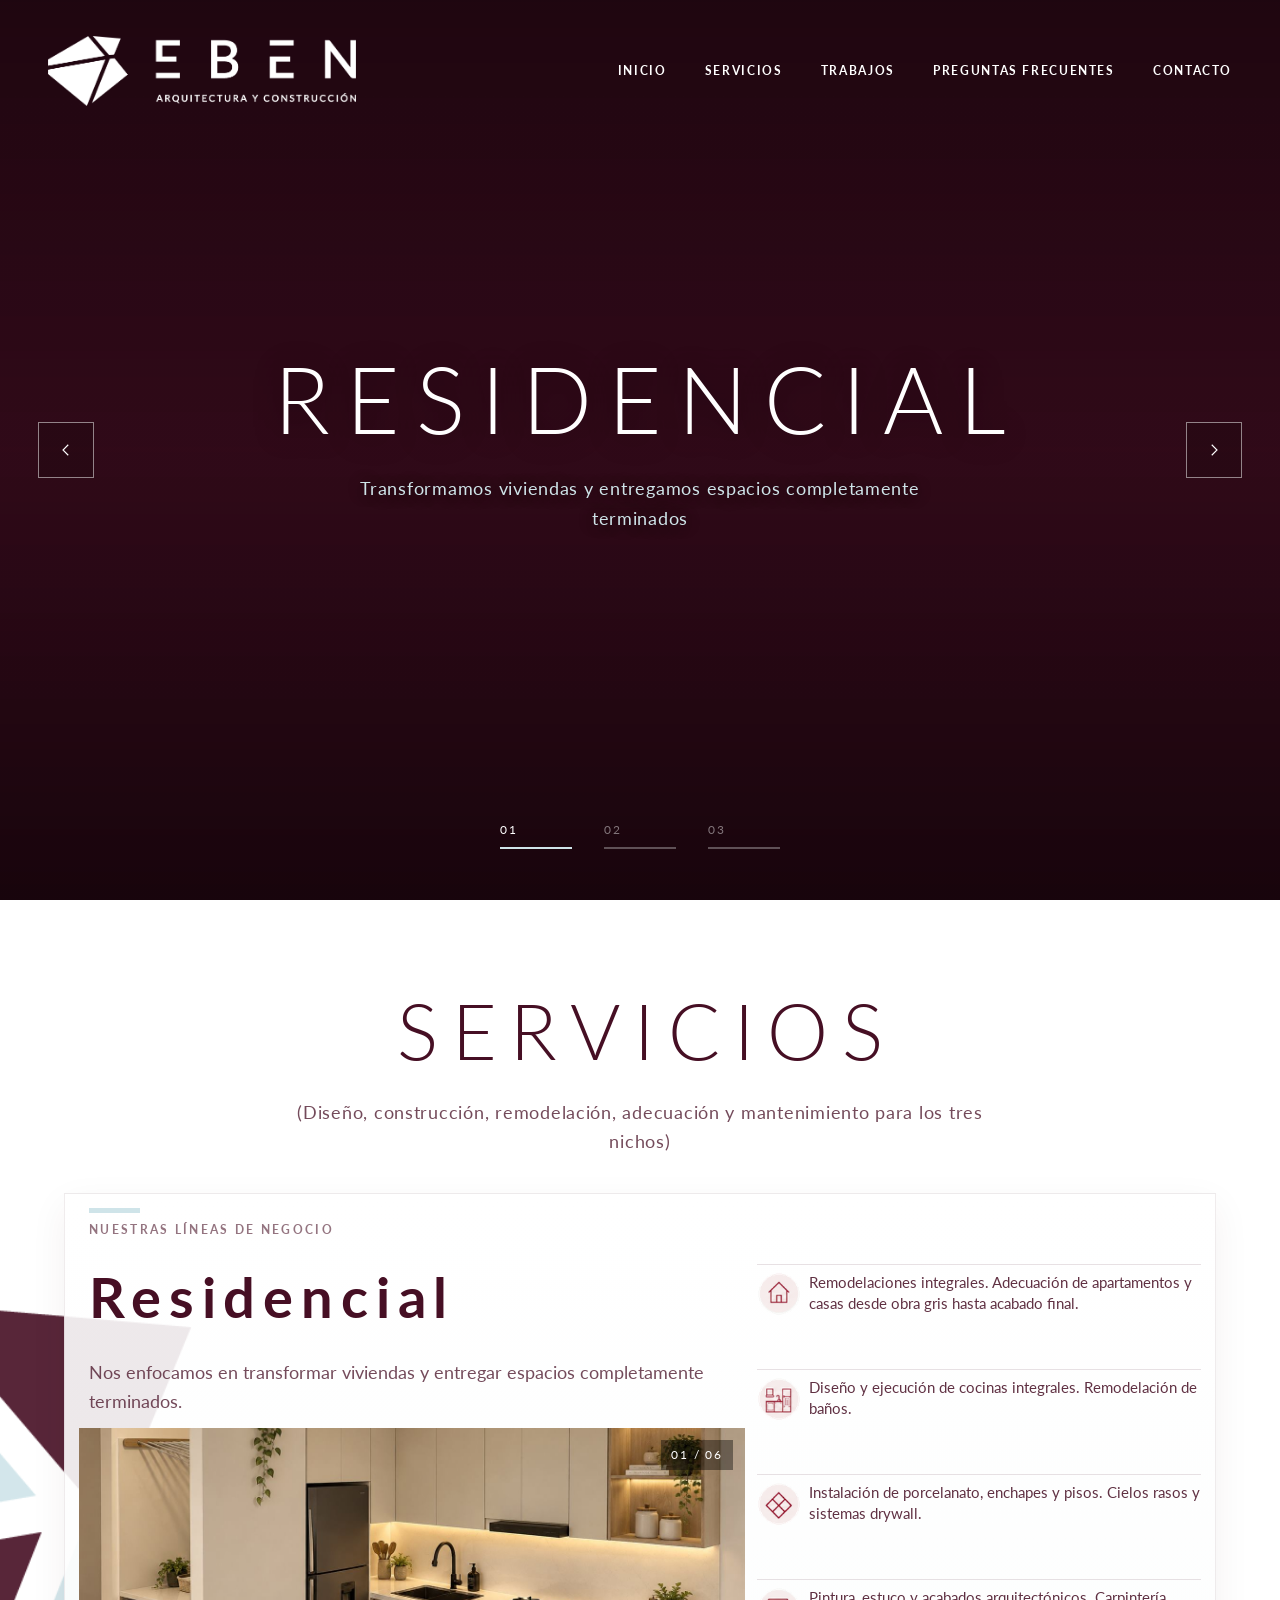
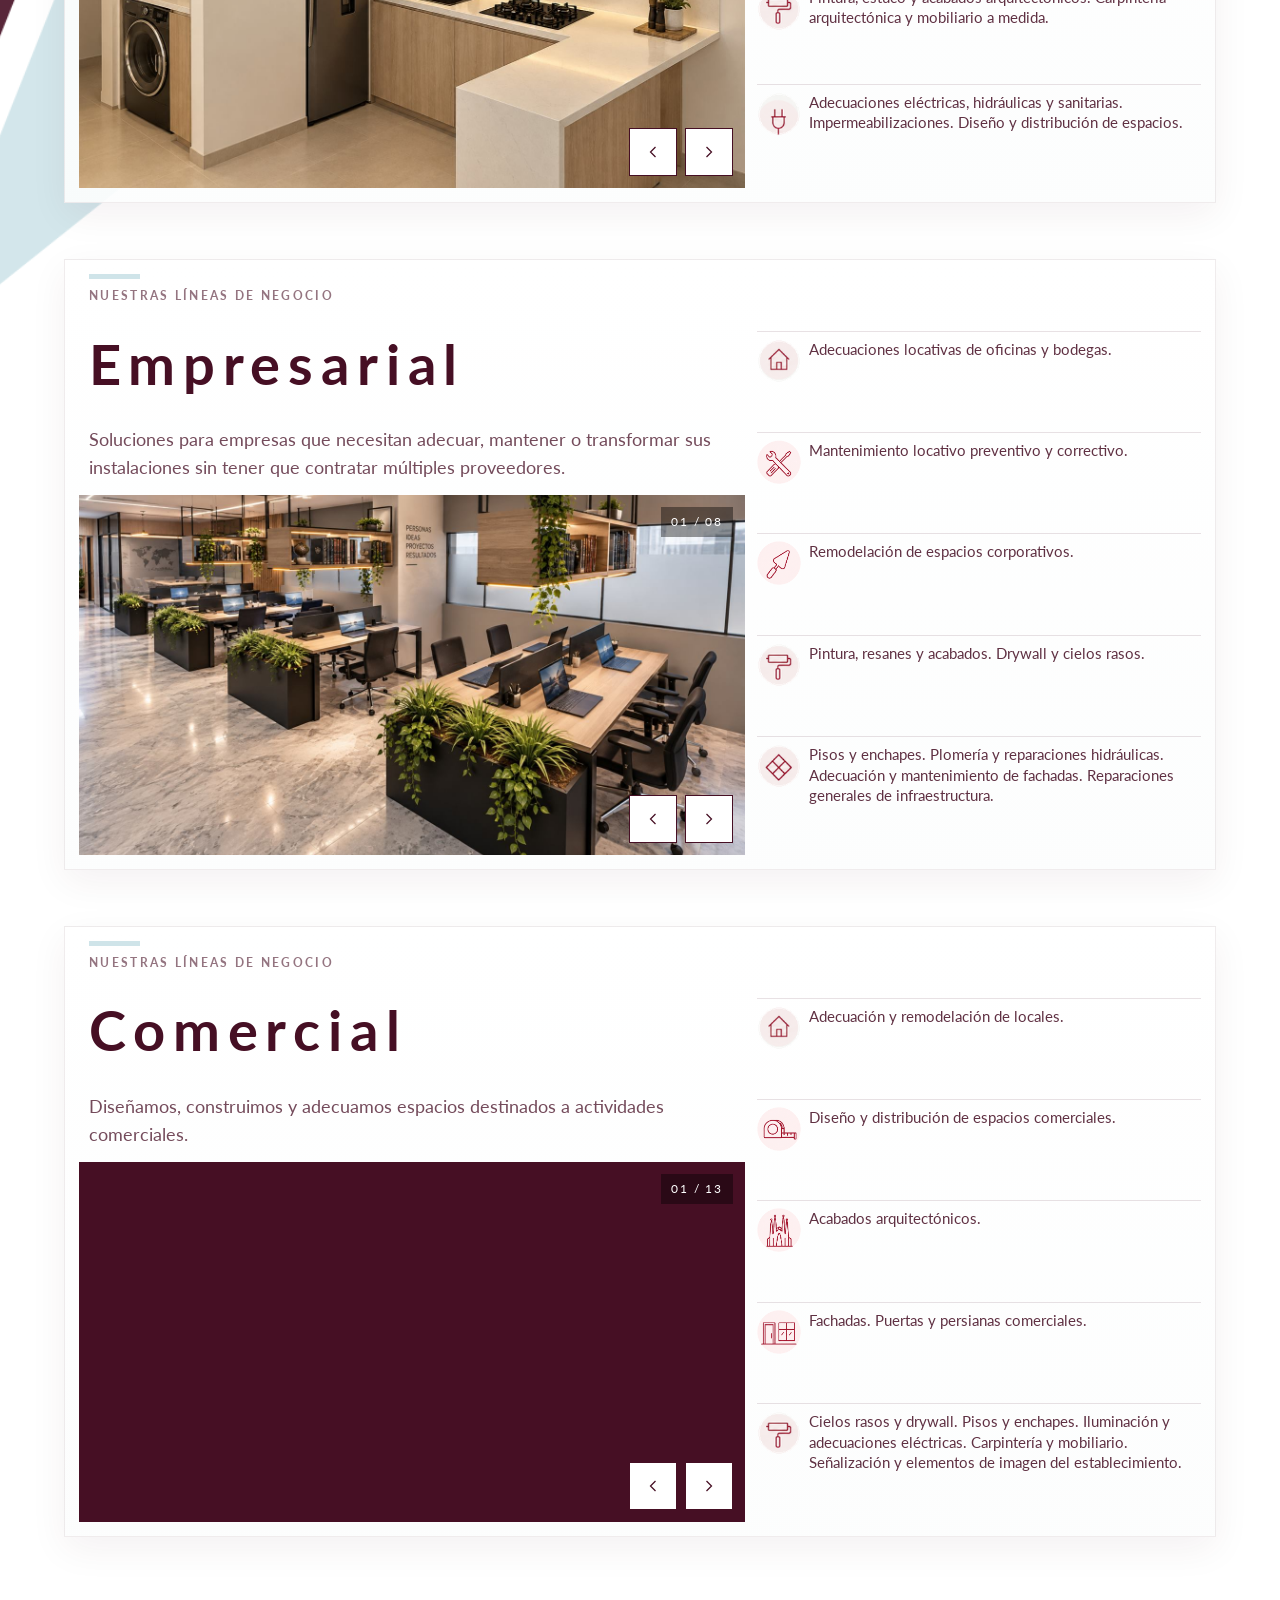
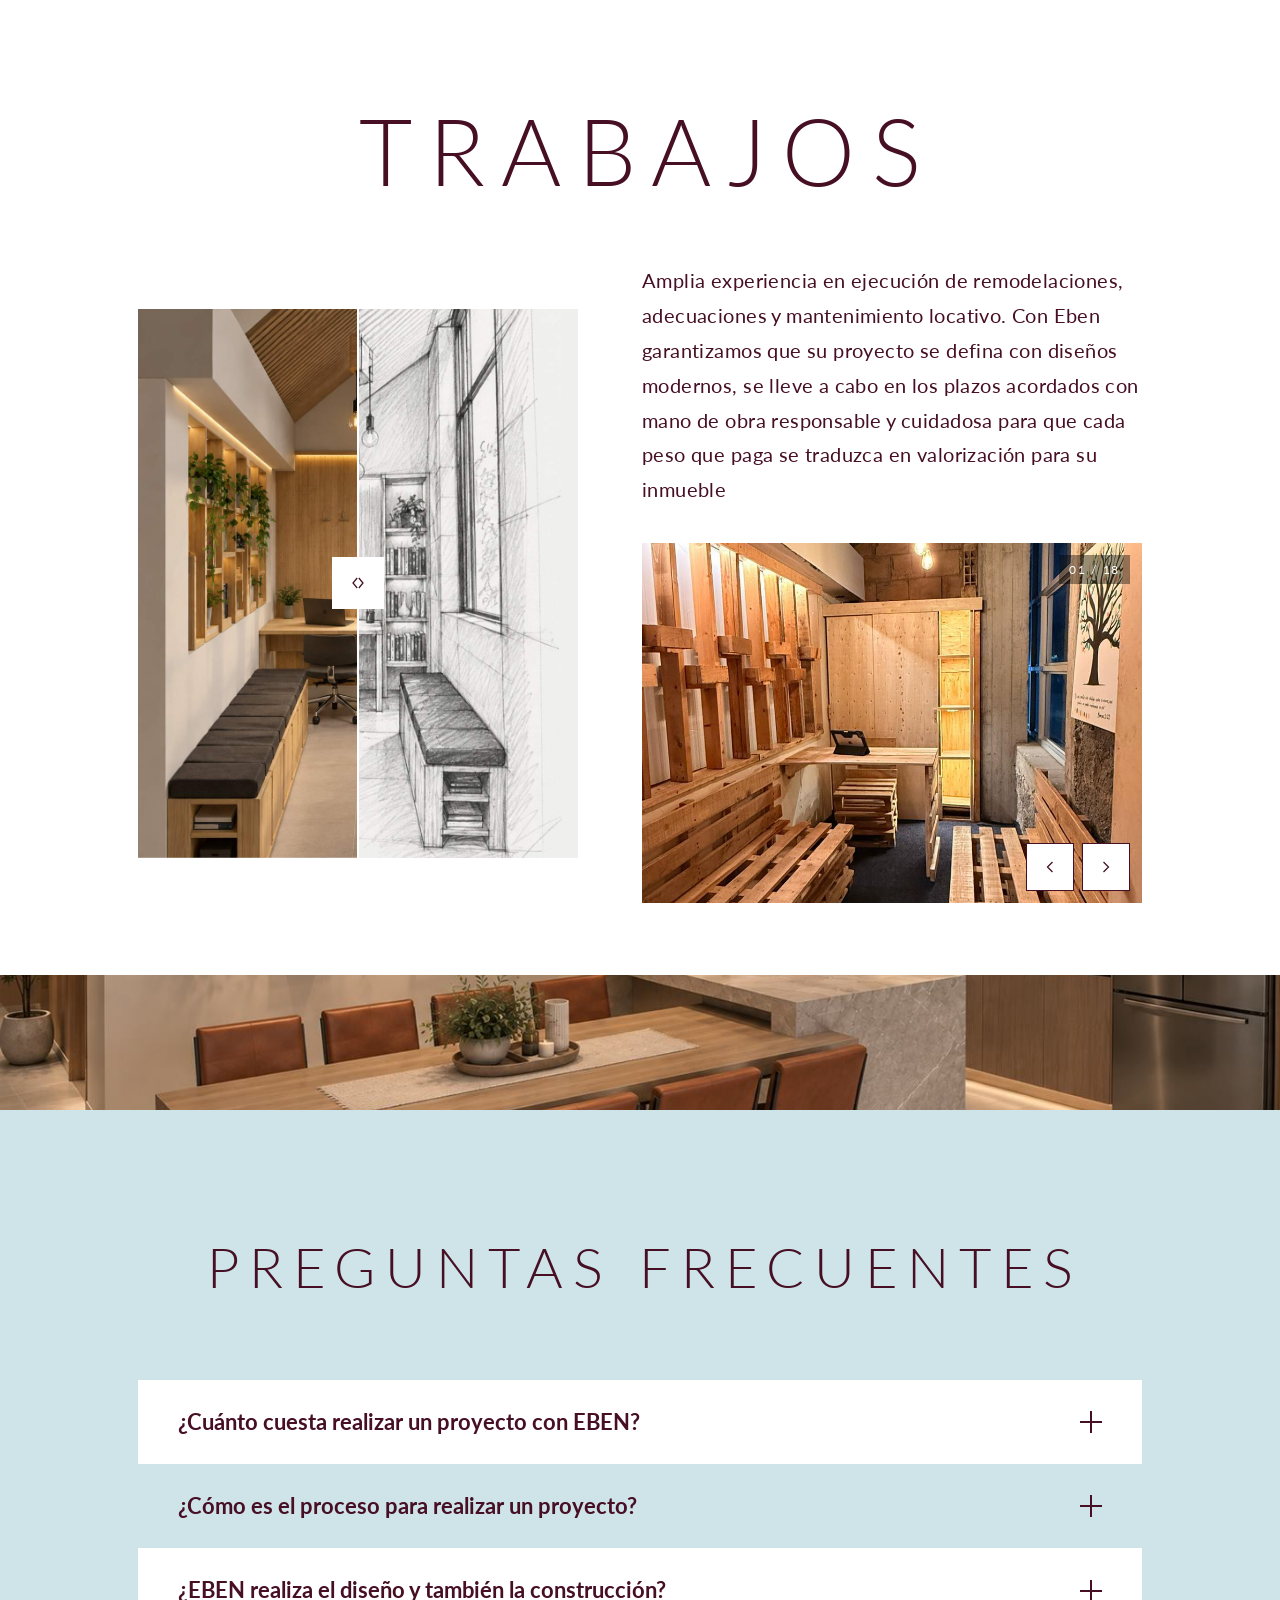
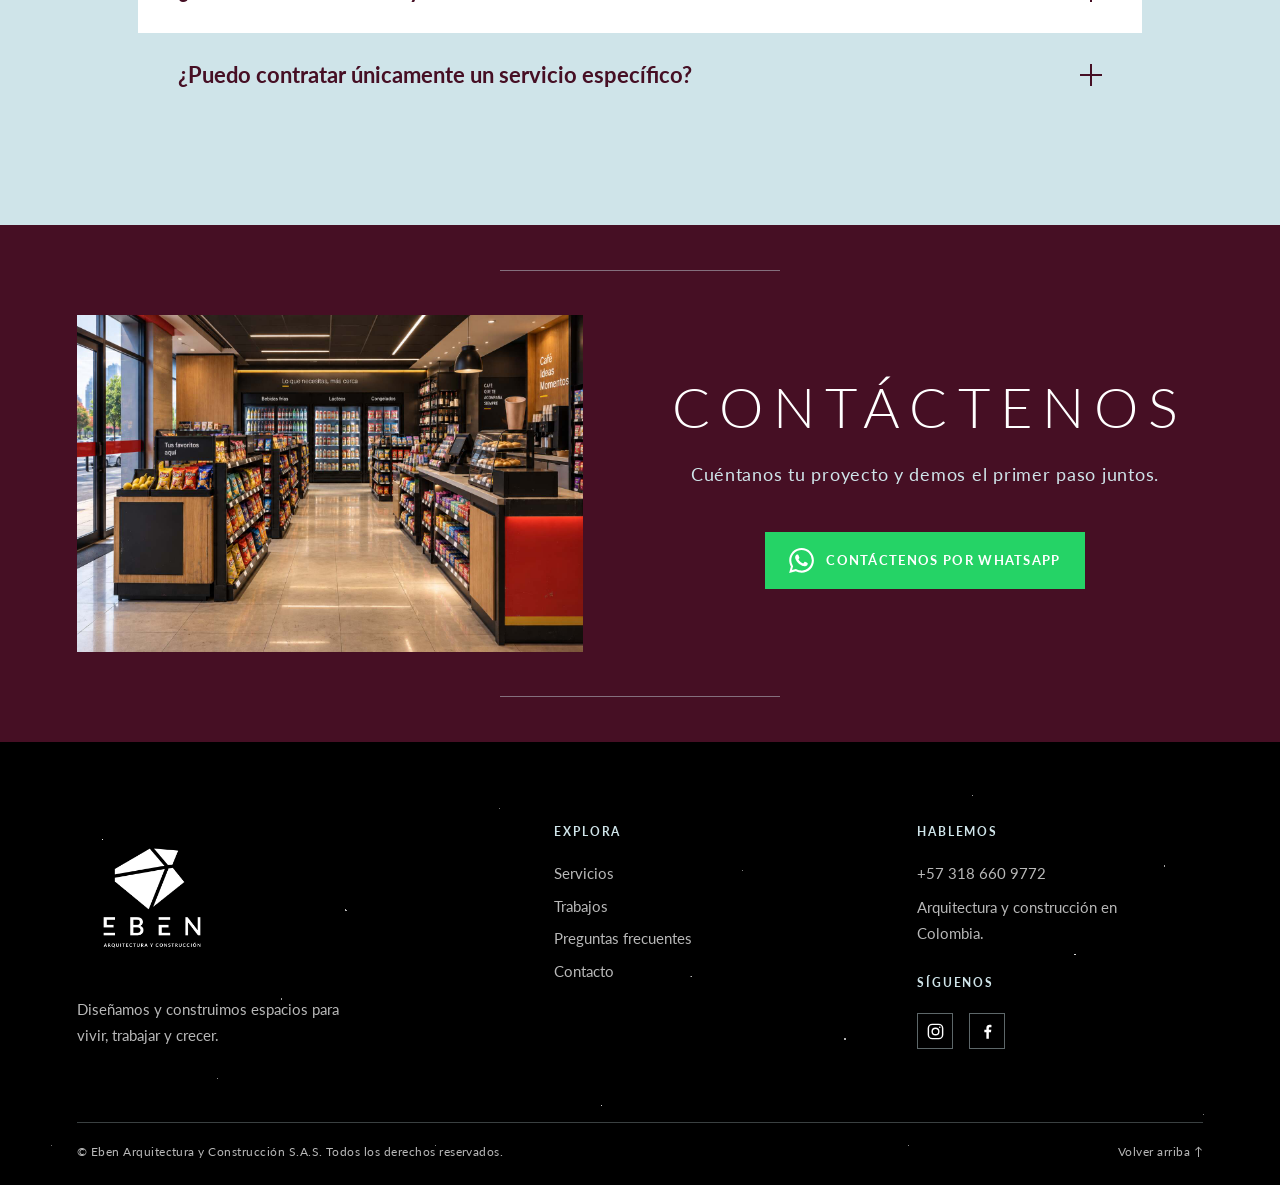
==== commit 49803f11: "Ajustar diseño seccion servicios" ====
--- a/app/index.html
+++ b/app/index.html
@@ -101,6 +101,7 @@
         <h2 class="services__title" id="services-title">Servicios</h2>
         <p class="services__subtitle">(Diseño, construcción, remodelación, adecuación y mantenimiento para los tres nichos)</p>
       </div>
+      <div class="services__symbol" aria-hidden="true"></div>
 
       <article class="service">
         <div class="service__panel service__panel--residencial">
@@ -120,11 +121,11 @@
             <h3 class="service__name">Residencial</h3>
             <p class="service__lead">Nos enfocamos en transformar viviendas y entregar espacios completamente terminados.</p>
             <ul class="service__list">
-              <li><span class="service__bullet"></span><span>Remodelaciones integrales. Adecuación de apartamentos y casas desde obra gris hasta acabado final.</span></li>
-              <li><span class="service__bullet"></span><span>Diseño y ejecución de cocinas integrales. Remodelación de baños.</span></li>
-              <li><span class="service__bullet"></span><span>Instalación de porcelanato, enchapes y pisos. Cielos rasos y sistemas drywall.</span></li>
-              <li><span class="service__bullet"></span><span>Pintura, estuco y acabados arquitectónicos. Carpintería arquitectónica y mobiliario a medida.</span></li>
-              <li><span class="service__bullet"></span><span>Adecuaciones eléctricas, hidráulicas y sanitarias. Impermeabilizaciones. Diseño y distribución de espacios.</span></li>
+               <li><img class="service__bullet" src="assets/01_remodelaciones_integrales.png" alt=""><span>Remodelaciones integrales. Adecuación de apartamentos y casas desde obra gris hasta acabado final.</span></li>
+               <li><img class="service__bullet" src="assets/02_cocinas_integrales.png" alt=""><span>Diseño y ejecución de cocinas integrales. Remodelación de baños.</span></li>
+               <li><img class="service__bullet" src="assets/03_porcelanato_enchapes_pisos.png" alt=""><span>Instalación de porcelanato, enchapes y pisos. Cielos rasos y sistemas drywall.</span></li>
+               <li><img class="service__bullet" src="assets/04_pintura_estuco_acabados.png" alt=""><span>Pintura, estuco y acabados arquitectónicos. Carpintería arquitectónica y mobiliario a medida.</span></li>
+               <li><img class="service__bullet" src="assets/05_adecuaciones_electricas_hidraulicas.png" alt=""><span>Adecuaciones eléctricas, hidráulicas y sanitarias. Impermeabilizaciones. Diseño y distribución de espacios.</span></li>
             </ul>
           </div>
         </div>
@@ -148,11 +149,11 @@
             <h3 class="service__name">Empresarial</h3>
             <p class="service__lead">Soluciones para empresas que necesitan adecuar, mantener o transformar sus instalaciones sin tener que contratar múltiples proveedores.</p>
             <ul class="service__list">
-              <li><span class="service__bullet"></span><span>Adecuaciones locativas de oficinas y bodegas.</span></li>
-              <li><span class="service__bullet"></span><span>Mantenimiento locativo preventivo y correctivo.</span></li>
-              <li><span class="service__bullet"></span><span>Remodelación de espacios corporativos.</span></li>
-              <li><span class="service__bullet"></span><span>Pintura, resanes y acabados. Drywall y cielos rasos.</span></li>
-              <li><span class="service__bullet"></span><span>Pisos y enchapes. Plomería y reparaciones hidráulicas. Adecuación y mantenimiento de fachadas. Reparaciones generales de infraestructura.</span></li>
+              <li><img class="service__bullet" src="assets/01_remodelaciones_integrales.png" alt=""><span>Adecuaciones locativas de oficinas y bodegas.</span></li>
+              <li><img class="service__bullet" src="assets/07_mantenimiento_locativo_transparente.png" alt=""><span>Mantenimiento locativo preventivo y correctivo.</span></li>
+              <li><img class="service__bullet" src="assets/08_remodelacion_espacios_corporativos_transparente.png" alt=""><span>Remodelación de espacios corporativos.</span></li>
+              <li><img class="service__bullet" src="assets/04_pintura_estuco_acabados.png" alt=""><span>Pintura, resanes y acabados. Drywall y cielos rasos.</span></li>
+              <li><img class="service__bullet" src="assets/03_porcelanato_enchapes_pisos.png" alt=""><span>Pisos y enchapes. Plomería y reparaciones hidráulicas. Adecuación y mantenimiento de fachadas. Reparaciones generales de infraestructura.</span></li>
             </ul>
           </div>
         </div>
@@ -176,11 +177,11 @@
             <h3 class="service__name">Comercial</h3>
             <p class="service__lead">Diseñamos, construimos y adecuamos espacios destinados a actividades comerciales.</p>
             <ul class="service__list">
-              <li><span class="service__bullet"></span><span>Adecuación y remodelación de locales.</span></li>
-              <li><span class="service__bullet"></span><span>Diseño y distribución de espacios comerciales.</span></li>
-              <li><span class="service__bullet"></span><span>Acabados arquitectónicos.</span></li>
-              <li><span class="service__bullet"></span><span>Fachadas. Puertas y persianas comerciales.</span></li>
-              <li><span class="service__bullet"></span><span>Cielos rasos y drywall. Pisos y enchapes. Iluminación y adecuaciones eléctricas. Carpintería y mobiliario. Señalización y elementos de imagen del establecimiento.</span></li>
+              <li><img class="service__bullet" src="assets/01_remodelaciones_integrales.png" alt=""><span>Adecuación y remodelación de locales.</span></li>
+              <li><img class="service__bullet" src="assets/09_diseno_espacios_comerciales_transparente.png" alt=""><span>Diseño y distribución de espacios comerciales.</span></li>
+              <li><img class="service__bullet" src="assets/10_acabados_arquitectonicos_transparente.png" alt=""><span>Acabados arquitectónicos.</span></li>
+              <li><img class="service__bullet" src="assets/06_fachadas_puertas_persianas_transparente.png" alt=""></span><span>Fachadas. Puertas y persianas comerciales.</span></li>
+              <li><img class="service__bullet" src="assets/04_pintura_estuco_acabados.png" alt=""><span>Cielos rasos y drywall. Pisos y enchapes. Iluminación y adecuaciones eléctricas. Carpintería y mobiliario. Señalización y elementos de imagen del establecimiento.</span></li>
             </ul>
           </div>
         </div>
--- a/app/css/styles.css
+++ b/app/css/styles.css
@@ -294,7 +294,8 @@
   left: 50%;
   z-index: 15;
   display: flex;
-  gap: clamp(20px, 4vw, 40px);
+  column-gap: clamp(20px, 3vw, 32px);
+  row-gap: clamp(8px, 1.5vw, 16px);
   transform: translateX(-50%);
 }
 
@@ -360,8 +361,22 @@
 
 .services {
   position: relative;
+  display: flow-root;
   background: var(--color-blanco);
   color: var(--color-burdeos);
+}
+
+.services__symbol {
+  position: sticky;
+  top: 0;
+  z-index: 0;
+  width: 100vw;
+  height: 100vh;
+  margin-bottom: -100vh;
+  transform: translateX(-60%);
+  background: url("../img/logos/transparente/simbolo_color.png") no-repeat center / cover;
+  opacity: 0.9;
+  pointer-events: none;
 }
 
 .services__intro {
@@ -398,9 +413,10 @@
 
 .service {
   position: relative;
-  max-width: 1180px;
+  z-index: 1;
+  max-width: 1360px;
   margin: 0 auto clamp(28px, 5vw, 56px);
-  padding-inline: clamp(20px, 4vw, 32px);
+  padding-inline: clamp(24px, 5vw, 64px);
 }
 
 .service::before {
@@ -408,7 +424,6 @@
   position: absolute;
   inset: 0 auto 0 0;
   width: min(54%, 520px);
-  background: url("../assets/diseño.png") no-repeat left center / cover;
   opacity: 0.12;
   pointer-events: none;
 }
@@ -417,10 +432,10 @@
   position: relative;
   z-index: 1;
   display: grid;
-  grid-template-columns: minmax(0, 1.05fr) minmax(0, 0.95fr);
-  gap: clamp(20px, 4vw, 40px);
+  grid-template-columns: minmax(0, 1.2fr) minmax(0, 0.8fr);
+  gap: clamp(8px, 1vw, 16px);
   align-items: stretch;
-  padding: clamp(18px, 2.4vw, 28px);
+  padding: clamp(10px, 1.2vw, 14px);
   overflow: hidden;
   border: 1px solid rgba(70, 15, 36, 0.08);
   background: linear-gradient(180deg, rgba(255, 255, 255, 0.9), rgba(252, 253, 253, 0.9));
@@ -434,16 +449,18 @@
 
 .service__media {
   position: relative;
-  min-height: 420px;
+  grid-column: 1;
+  grid-row: 4;
+  min-height: 0;
   overflow: hidden;
   background: var(--color-hielo);
 }
 
 .service__carousel {
-  position: absolute;
-  inset: 0;
+  position: relative;
+  inset: auto;
   z-index: 3;
-  height: 100%;
+  height: clamp(300px, 40vh, 440px);
   background: url("../assets/diseño.png") center / cover;
 }
 
@@ -475,13 +492,13 @@
 .service__detail {
   position: relative;
   z-index: 2;
-  display: flex;
-  flex-direction: column;
-  justify-content: center;
-  padding: clamp(8px, 1vw, 12px) clamp(8px, 0.5vw, 10px);
+  display: contents;
 }
 
 .service__eyebrow {
+  grid-column: 1;
+  grid-row: 1;
+  padding-inline: clamp(8px, 1vw, 10px);
   font-size: 0.72rem;
   font-weight: 700;
   letter-spacing: 0.2em;
@@ -489,8 +506,20 @@
   color: rgba(70, 15, 36, 0.58);
 }
 
+.service__eyebrow::before {
+  content: "";
+  display: block;
+  width: clamp(32px, 4vw, 52px);
+  height: 5px;
+  margin-bottom: 8px;
+  background: var(--color-hielo);
+}
+
 .service__detail .service__name {
-  margin-top: 10px;
+  grid-column: 1;
+  grid-row: 2;
+  padding-inline: clamp(8px, 1vw, 10px);
+  margin-top: 4px;
   font-size: clamp(1.9rem, 4.5vw, 3.5rem);
   letter-spacing: 0.14em;
   color: var(--color-burdeos);
@@ -498,7 +527,10 @@
 }
 
 .service__lead {
-  margin-top: 14px;
+  grid-column: 1;
+  grid-row: 3;
+  padding-inline: clamp(8px, 1vw, 10px);
+  margin-top: 8px;
   font-size: clamp(1rem, 1.5vw, 1.1rem);
   line-height: 1.6;
   color: rgba(70, 15, 36, 0.75);
@@ -506,33 +538,33 @@
 }
 
 .service__list {
+  grid-column: 2;
+  grid-row: 2 / 5;
+  align-self: stretch;
+  width: 100%;
   display: grid;
-  gap: 12px;
-  margin-top: clamp(16px, 3vh, 24px);
+  margin-top: clamp(8px, 1.5vh, 14px);
   list-style: none;
   text-align: left;
 }
 
 .service__list li {
   display: grid;
-  grid-template-columns: 22px minmax(0, 1fr);
-  gap: 12px;
+  grid-template-columns: 44px minmax(0, 1fr);
+  gap: 8px;
   align-items: start;
-  padding: 12px 0;
+  padding: 7px 0;
   border-top: 1px solid rgba(70, 15, 36, 0.12);
-  font-size: 0.98rem;
-  line-height: 1.55;
+  font-size: 0.94rem;
+  line-height: 1.38;
   color: rgba(70, 15, 36, 0.86);
 }
 
 .service__bullet {
-  width: 22px;
-  height: 22px;
-  margin-top: 2px;
-  border: 1.5px solid rgba(70, 15, 36, 0.35);
-  border-radius: 999px;
-  background:
-    radial-gradient(circle at center, rgba(70, 15, 36, 0.82) 0 2px, transparent 2.5px);
+  width: 44px;
+  height: 44px;
+  margin-top: 0;
+  object-fit: contain;
 }
 
 .service__list span:last-child {
@@ -804,8 +836,37 @@
     padding: 16px;
   }
 
+  .service__eyebrow,
+  .service__detail .service__name,
+  .service__lead,
+  .service__media,
+  .service__list {
+    grid-column: 1;
+    grid-row: auto;
+  }
+
+  .service__eyebrow {
+    order: 1;
+  }
+
+  .service__detail .service__name {
+    order: 2;
+  }
+
+  .service__lead {
+    order: 3;
+  }
+
   .service__media {
-    min-height: 260px;
+    order: 4;
+  }
+
+  .service__list {
+    order: 5;
+  }
+
+  .service__media {
+    min-height: 0;
   }
 
   .service__list li {
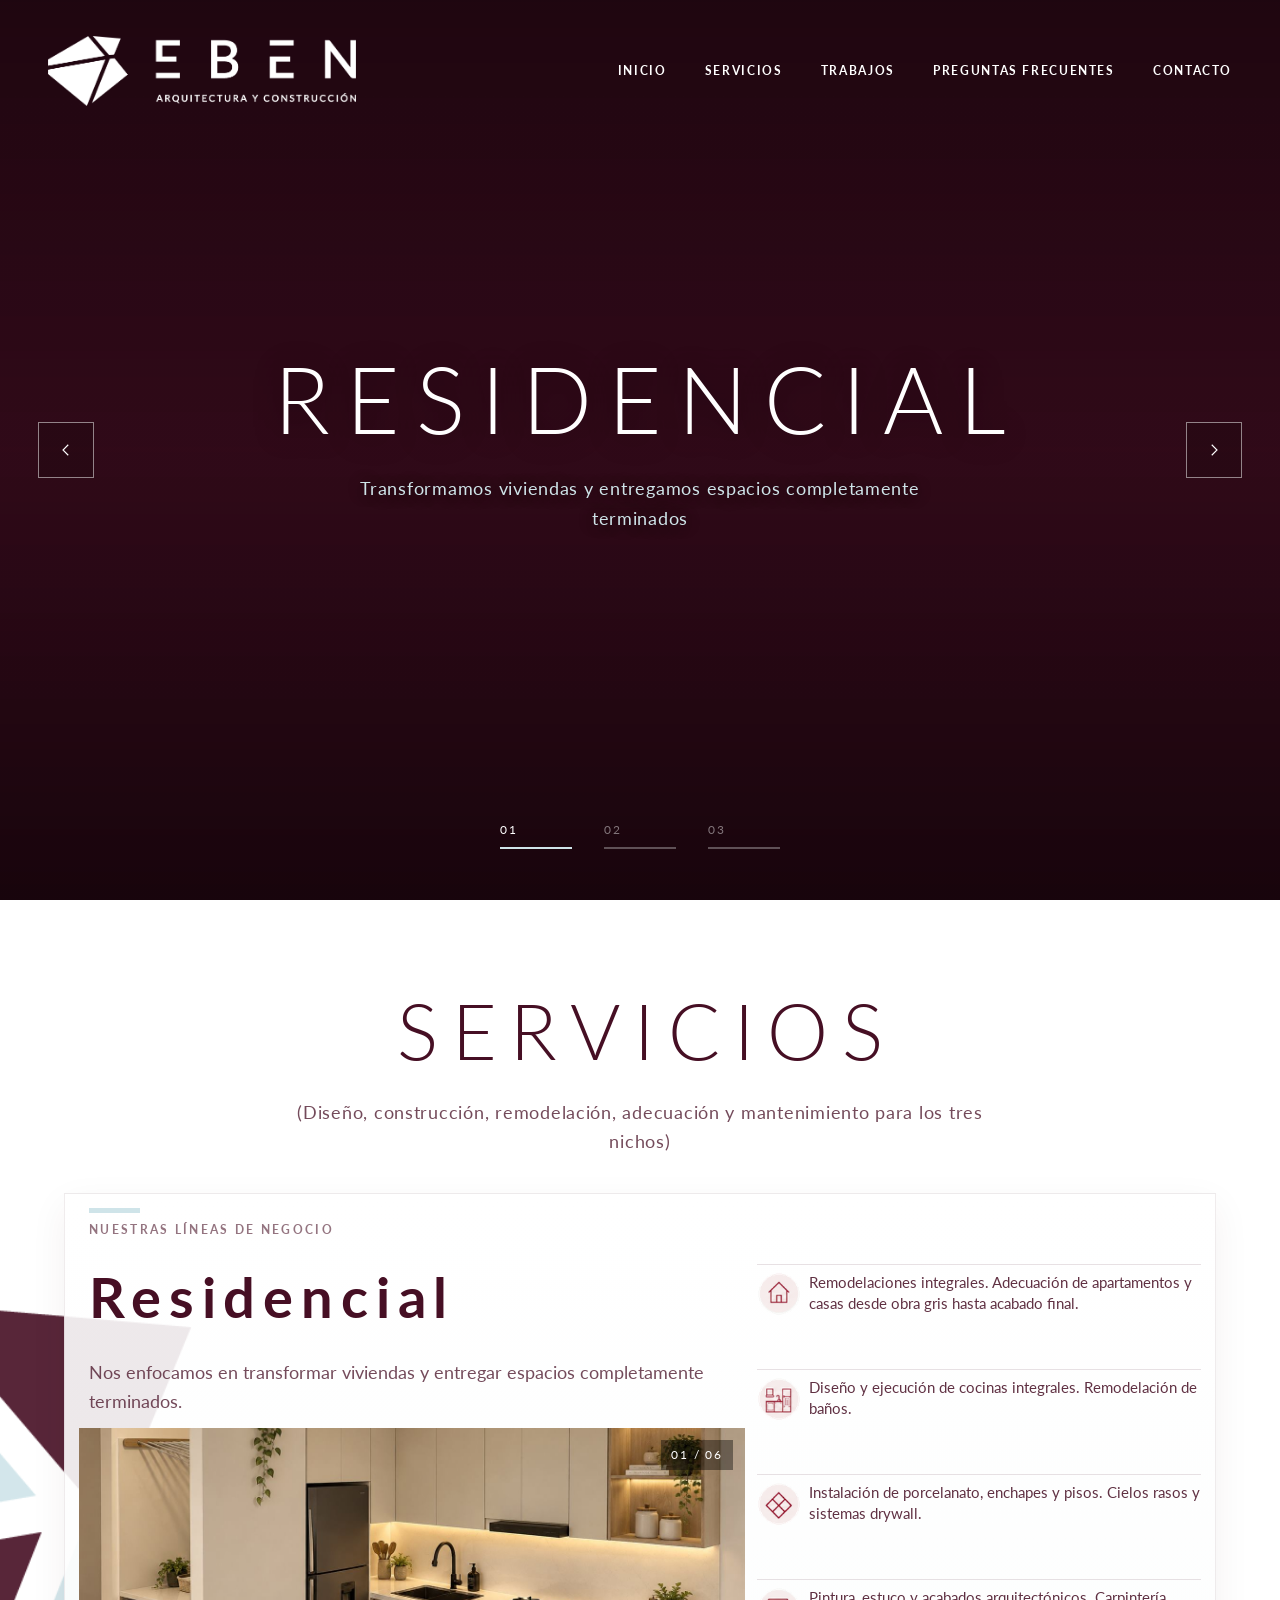
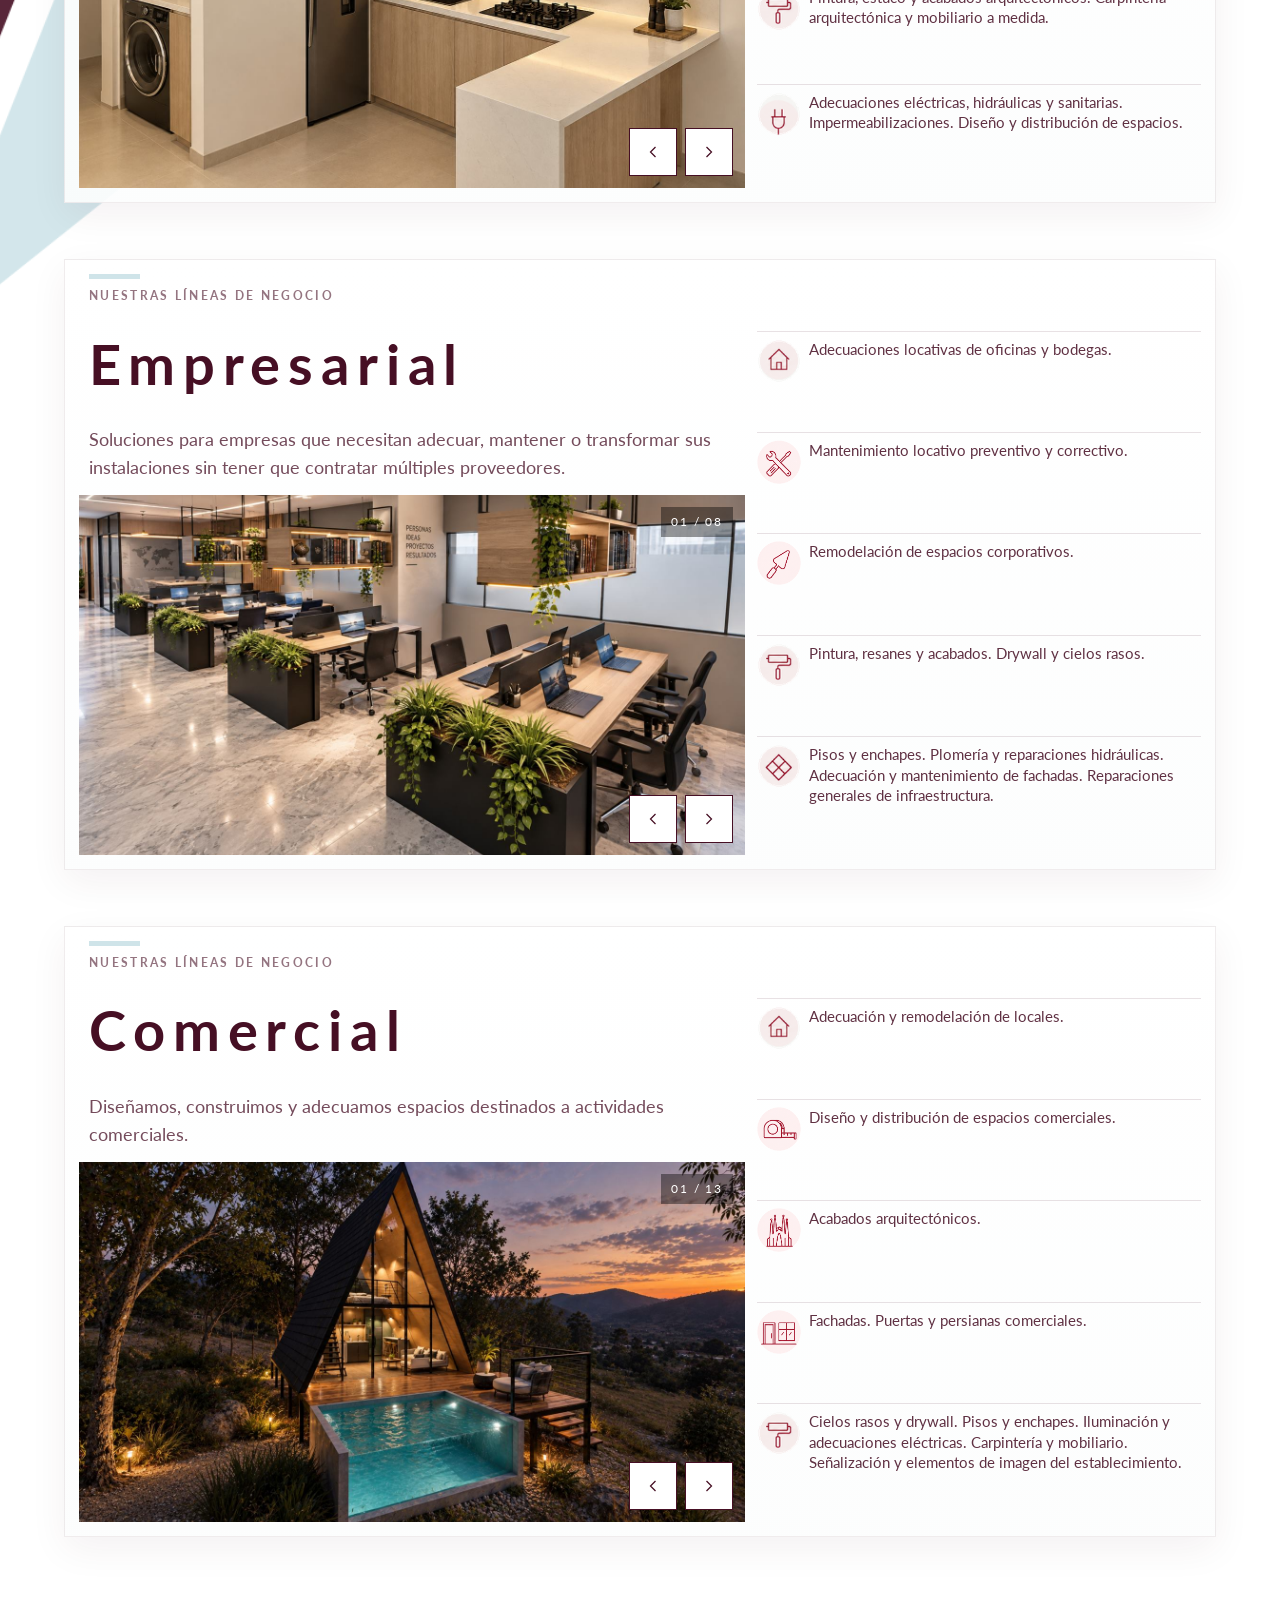
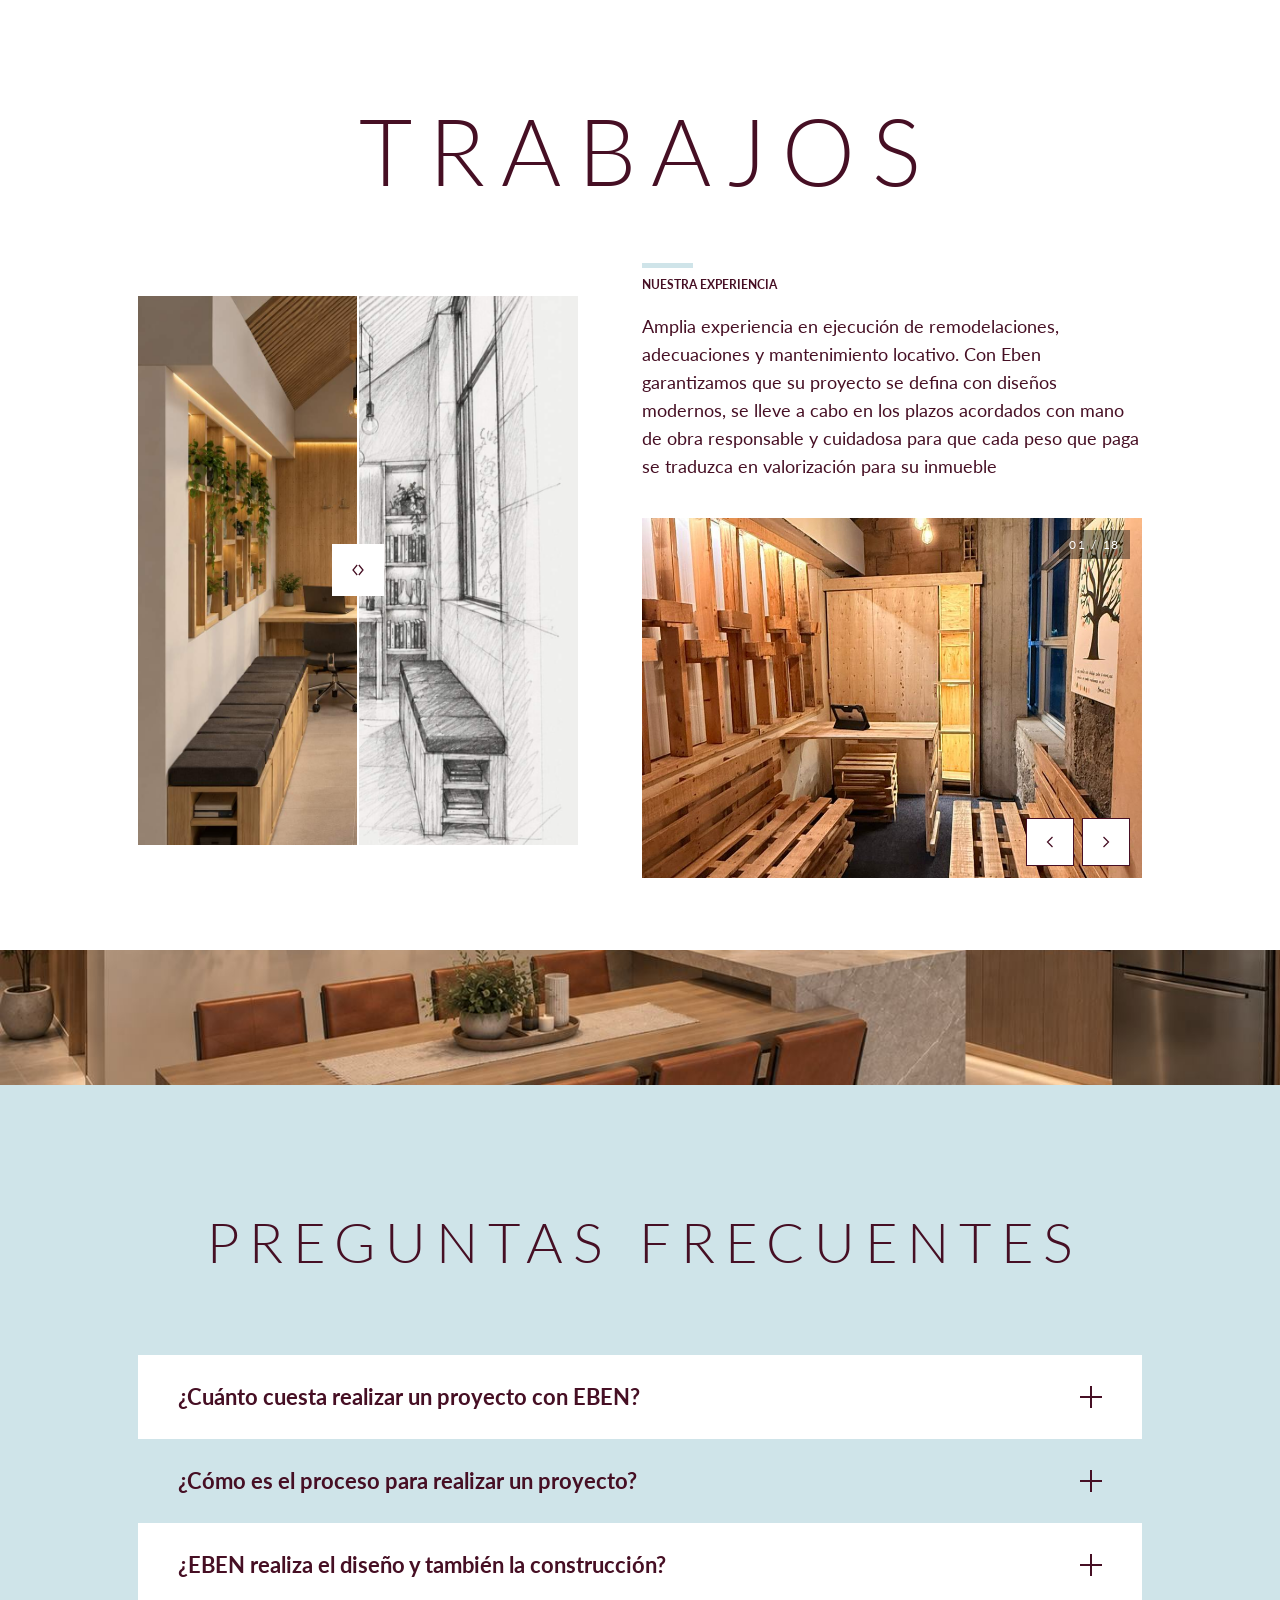
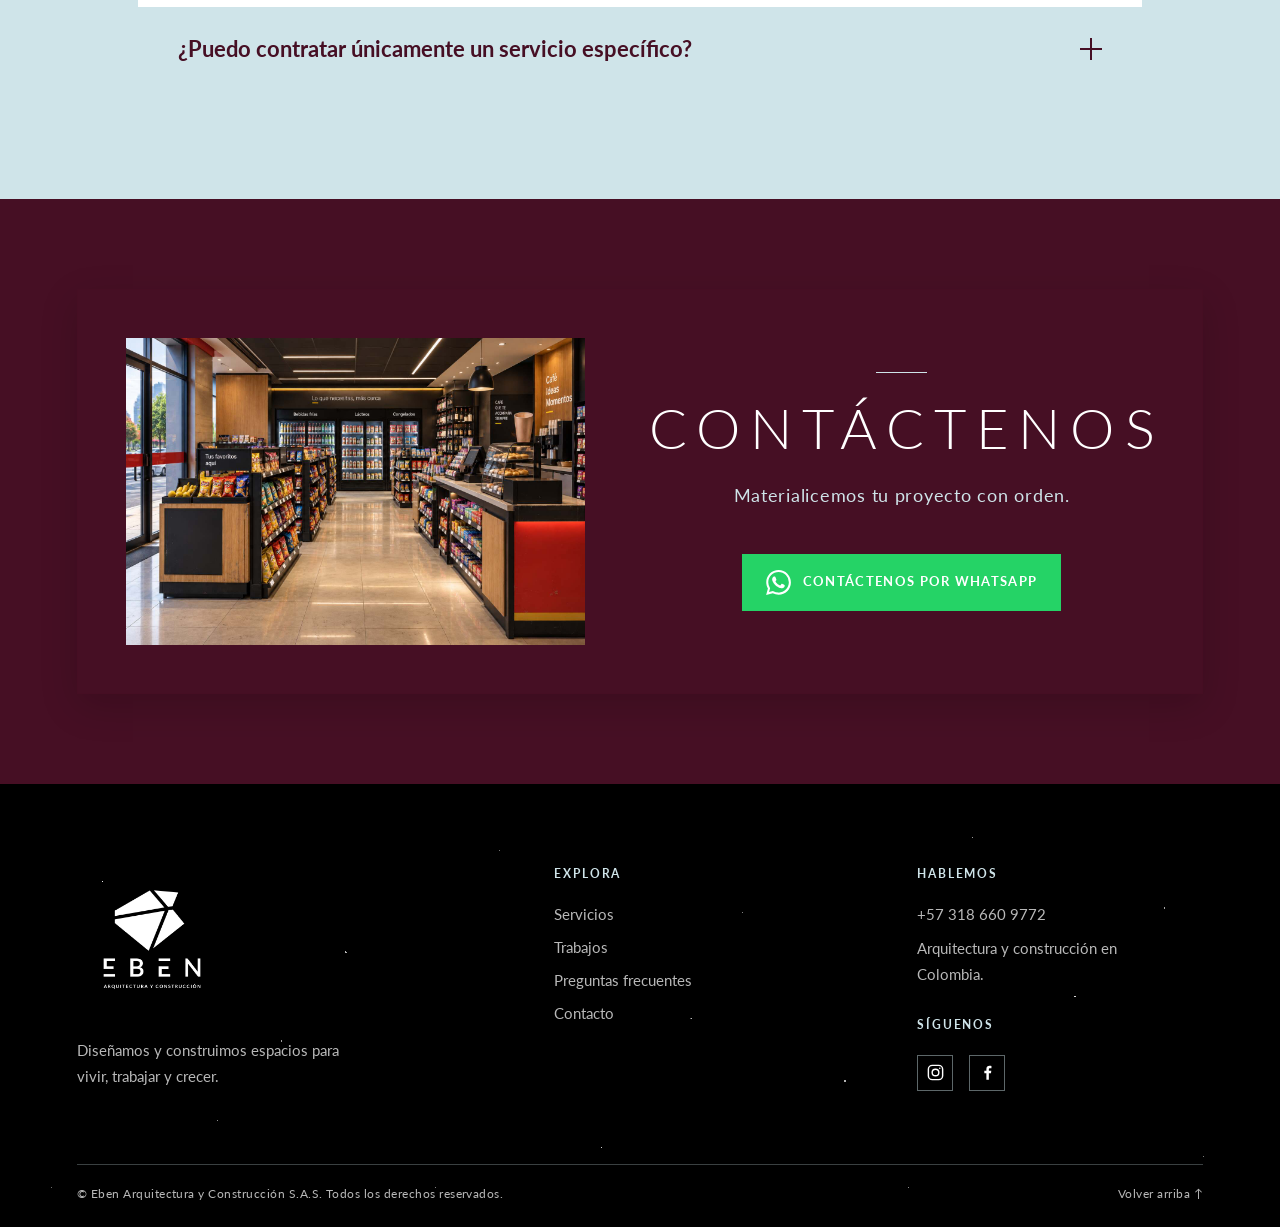
==== commit bc749bae: "Ajuste de estilos" ====
--- a/app/index.html
+++ b/app/index.html
@@ -218,6 +218,7 @@
 
         <div class="works__side">
           <div class="works__text">
+            <p class="service__eyebrow works__eyebrow">Nuestra experiencia</p>
             <p>Amplia experiencia en ejecución de remodelaciones, adecuaciones y mantenimiento locativo. Con Eben garantizamos que su proyecto se defina con diseños modernos, se lleve a cabo en los plazos acordados con mano de obra responsable y cuidadosa para que cada peso que paga se traduzca en valorización para su inmueble</p>
           </div>
 
@@ -318,39 +319,45 @@
     </section>
 
     <section class="cta" id="contacto" aria-labelledby="contacto-title" data-xray>
-      <div class="cta__grid">
-        <div class="cta__media">
-          <img src="img/renders/optimized/local-comercial.jpg" alt="Local comercial terminado" loading="lazy" decoding="async">
-        </div>
-        <div class="cta__content">
-          <h2 class="cta__title" id="contacto-title">Contáctenos</h2>
-          <p class="cta__text">Cuéntanos tu proyecto y demos el primer paso juntos.</p>
-          <a class="cta__whatsapp" href="https://wa.me/message/V4RNR4JTJ7QEE1?text=Hola%20Eben%2C%20quiero%20cotizar%20un%20proyecto." target="_blank" rel="noopener noreferrer">
-            <svg class="cta__whatsapp-icon" viewBox="0 0 24 24" fill="none" aria-hidden="true">
-              <path fill="currentColor" d="M20.52 3.48A11.82 11.82 0 0 0 12.08 0C5.55 0 .24 5.31.24 11.84c0 2.09.55 4.13 1.59 5.93L.14 24l6.38-1.67a11.84 11.84 0 0 0 5.56 1.41h.01c6.52 0 11.83-5.31 11.83-11.84 0-3.16-1.23-6.13-3.4-8.42ZM12.09 21.7h-.01a9.85 9.85 0 0 1-5.02-1.38l-.36-.21-3.79.99 1.01-3.7-.23-.38a9.84 9.84 0 0 1-1.51-5.18C2.18 6.4 6.62 1.96 12.08 1.96c2.64 0 5.12 1.03 6.98 2.89a9.82 9.82 0 0 1 2.88 6.99c0 5.46-4.44 9.9-9.85 9.9Zm5.43-7.42c-.3-.15-1.76-.87-2.03-.97-.27-.1-.47-.15-.67.15-.2.3-.77.97-.94 1.17-.17.2-.35.22-.65.07-.3-.15-1.27-.47-2.42-1.5-.9-.8-1.5-1.78-1.67-2.08-.17-.3-.02-.46.13-.61.14-.14.3-.35.45-.52.15-.17.2-.3.2-.5.1-.2.05-.37-.02-.52-.07-.15-.67-1.61-.92-2.21-.24-.58-.49-.5-.67-.51h-.57c-.2 0-.52.07-.8.37-.27.3-1.04 1.02-1.04 2.49s1.07 2.89 1.22 3.09c.15.2 2.1 3.2 5.08 4.49.71.31 1.26.49 1.69.63.71.23 1.36.2 1.87.12.57-.08 1.76-.72 2-1.42.25-.7.25-1.3.17-1.42-.07-.12-.27-.2-.57-.35Z"/>
-            </svg>
-            <span>Contáctenos por WhatsApp</span>
-          </a>
-        </div>
-      </div>
-
-      <div class="cta__layer" aria-hidden="true">
+      <div class="cta__card cta__card--base">
         <div class="cta__grid">
           <div class="cta__media">
-            <img src="img/renders/optimized/local-gris.jpg" alt="" loading="lazy" decoding="async">
+            <img src="img/renders/optimized/local-comercial.jpg" alt="Local comercial terminado" loading="lazy" decoding="async">
           </div>
           <div class="cta__content">
-            <h2 class="cta__title">Contact us</h2>
-            <p class="cta__text">Tell us about your project and let us take the first step together.</p>
-            <span class="cta__whatsapp">
+            <p class="works__eyebrow cta__eyebrow" aria-hidden="true"></p>
+            <h2 class="cta__title" id="contacto-title">Contáctenos</h2>
+            <p class="cta__text">Materialicemos tu proyecto con orden.</p>
+            <a class="cta__whatsapp" href="https://wa.me/message/V4RNR4JTJ7QEE1?text=Hola%20Eben%2C%20quiero%20cotizar%20un%20proyecto." target="_blank" rel="noopener noreferrer">
               <svg class="cta__whatsapp-icon" viewBox="0 0 24 24" fill="none" aria-hidden="true">
                 <path fill="currentColor" d="M20.52 3.48A11.82 11.82 0 0 0 12.08 0C5.55 0 .24 5.31.24 11.84c0 2.09.55 4.13 1.59 5.93L.14 24l6.38-1.67a11.84 11.84 0 0 0 5.56 1.41h.01c6.52 0 11.83-5.31 11.83-11.84 0-3.16-1.23-6.13-3.4-8.42ZM12.09 21.7h-.01a9.85 9.85 0 0 1-5.02-1.38l-.36-.21-3.79.99 1.01-3.7-.23-.38a9.84 9.84 0 0 1-1.51-5.18C2.18 6.4 6.62 1.96 12.08 1.96c2.64 0 5.12 1.03 6.98 2.89a9.82 9.82 0 0 1 2.88 6.99c0 5.46-4.44 9.9-9.85 9.9Zm5.43-7.42c-.3-.15-1.76-.87-2.03-.97-.27-.1-.47-.15-.67.15-.2.3-.77.97-.94 1.17-.17.2-.35.22-.65.07-.3-.15-1.27-.47-2.42-1.5-.9-.8-1.5-1.78-1.67-2.08-.17-.3-.02-.46.13-.61.14-.14.3-.35.45-.52.15-.17.2-.3.2-.5.1-.2.05-.37-.02-.52-.07-.15-.67-1.61-.92-2.21-.24-.58-.49-.5-.67-.51h-.57c-.2 0-.52.07-.8.37-.27.3-1.04 1.02-1.04 2.49s1.07 2.89 1.22 3.09c.15.2 2.1 3.2 5.08 4.49.71.31 1.26.49 1.69.63.71.23 1.36.2 1.87.12.57-.08 1.76-.72 2-1.42.25-.7.25-1.3.17-1.42-.07-.12-.27-.2-.57-.35Z"/>
               </svg>
-              <span>Contact us on WhatsApp</span>
-            </span>
-          </div>
-        </div>
-      </div>
+              <span>Contáctenos por WhatsApp</span>
+            </a>
+          </div>
+        </div>
+      </div>
+
+        <div class="cta__layer" aria-hidden="true">
+          <div class="cta__card cta__card--xray">
+            <div class="cta__grid">
+            <div class="cta__media">
+              <img src="img/renders/optimized/local-gris.jpg" alt="" loading="lazy" decoding="async">
+            </div>
+            <div class="cta__content">
+              <p class="works__eyebrow cta__eyebrow" aria-hidden="true"></p>
+              <h2 class="cta__title">LLÁMANOS</h2>
+              <p class="cta__text">Materialicemos con orden.</p>
+              <span class="cta__whatsapp">
+                <svg class="cta__whatsapp-icon" viewBox="0 0 24 24" fill="none" aria-hidden="true">
+                  <path fill="currentColor" d="M20.52 3.48A11.82 11.82 0 0 0 12.08 0C5.55 0 .24 5.31.24 11.84c0 2.09.55 4.13 1.59 5.93L.14 24l6.38-1.67a11.84 11.84 0 0 0 5.56 1.41h.01c6.52 0 11.83-5.31 11.83-11.84 0-3.16-1.23-6.13-3.4-8.42ZM12.09 21.7h-.01a9.85 9.85 0 0 1-5.02-1.38l-.36-.21-3.79.99 1.01-3.7-.23-.38a9.84 9.84 0 0 1-1.51-5.18C2.18 6.4 6.62 1.96 12.08 1.96c2.64 0 5.12 1.03 6.98 2.89a9.82 9.82 0 0 1 2.88 6.99c0 5.46-4.44 9.9-9.85 9.9Zm5.43-7.42c-.3-.15-1.76-.87-2.03-.97-.27-.1-.47-.15-.67.15-.2.3-.77.97-.94 1.17-.17.2-.35.22-.65.07-.3-.15-1.27-.47-2.42-1.5-.9-.8-1.5-1.78-1.67-2.08-.17-.3-.02-.46.13-.61.14-.14.3-.35.45-.52.15-.17.2-.3.2-.5.1-.2.05-.37-.02-.52-.07-.15-.67-1.61-.92-2.21-.24-.58-.49-.5-.67-.51h-.57c-.2 0-.52.07-.8.37-.27.3-1.04 1.02-1.04 2.49s1.07 2.89 1.22 3.09c.15.2 2.1 3.2 5.08 4.49.71.31 1.26.49 1.69.63.71.23 1.36.2 1.87.12.57-.08 1.76-.72 2-1.42.25-.7.25-1.3.17-1.42-.07-.12-.27-.2-.57-.35Z"/>
+                </svg>
+                <span>Contáctenos por WhatsApp</span>
+              </span>
+            </div>
+            </div>
+          </div>
+        </div>
     </section>
   </main>
 
--- a/app/css/styles.css
+++ b/app/css/styles.css
@@ -618,10 +618,21 @@
 }
 
 .works__text p {
-  font-size: clamp(1.05rem, 1.6vw, 1.3rem);
-  line-height: 1.7;
-  letter-spacing: 0.02em;
+  font-size: clamp(1rem, 1.5vw, 1.1rem);
+  line-height: 1.6;
+  letter-spacing: 0;
   color: var(--color-burdeos);
+}
+
+.works__text .works__eyebrow {
+  display: block;
+  padding-inline: 0;
+  margin-bottom: clamp(14px, 2vh, 22px);
+  font-size: 0.72rem;
+}
+
+.works__text .works__eyebrow::before {
+  margin-bottom: 8px;
 }
 
 /* ---------- Carrusel de fotos ---------- */
@@ -1074,6 +1085,16 @@
   text-align: center;
 }
 
+.cta__card {
+  position: relative;
+  width: min(1150px, 100%);
+  padding: clamp(24px, 4vw, 48px);
+  border: 1px solid rgba(70, 15, 36, 0.1);
+  background: transparent;
+  box-shadow: 0 12px 36px rgba(0, 0, 0, 0.16);
+  color: var(--color-burdeos);
+}
+
 .cta__grid {
   display: grid;
   grid-template-columns: minmax(0, 1fr) minmax(0, 1.1fr);
@@ -1081,6 +1102,30 @@
   gap: clamp(32px, 5vw, 72px);
   width: min(1150px, 100%);
   margin: 0 auto;
+}
+
+.cta__card--base > .cta__grid .cta__title {
+  color: var(--color-blanco);
+}
+
+.cta__card--base > .cta__grid .cta__text {
+  color: var(--color-hielo);
+}
+
+.cta__eyebrow {
+  padding-inline: 0;
+  margin-bottom: clamp(14px, 2vh, 22px);
+  color: var(--color-hielo);
+  font-size: 0.72rem;
+}
+
+.cta__eyebrow::before {
+  content: "";
+  display: block;
+  width: clamp(32px, 4vw, 52px);
+  height: 1px;
+  margin-bottom: 8px;
+  background: var(--color-hielo);
 }
 
 .cta__media {
@@ -1101,6 +1146,10 @@
   position: absolute;
   inset: 0;
   z-index: 5;
+  display: flex;
+  align-items: center;
+  justify-content: center;
+  padding: inherit;
   overflow: hidden;
   background: var(--color-negro);
   clip-path: circle(var(--xray-radius, 0px) at var(--xray-x, -300px) var(--xray-y, -300px));
@@ -1108,8 +1157,13 @@
   will-change: clip-path;
 }
 
+.cta__layer .cta__card {
+  border-color: transparent;
+  box-shadow: none;
+}
+
 .cta__layer .cta__grid {
-  height: 100%;
+  height: auto;
   background-image:
     radial-gradient(1.5px 1.5px at 8% 22%, rgba(255, 255, 255, 0.9) 50%, transparent 51%),
     radial-gradient(1px 1px at 17% 76%, rgba(255, 255, 255, 0.55) 50%, transparent 51%),
@@ -1133,23 +1187,16 @@
   color: var(--color-hielo);
 }
 
-.cta::before,
-.cta::after {
-  content: "";
-  position: absolute;
-  left: 50%;
-  width: min(280px, 45vw);
-  height: 1px;
-  background: rgba(207, 228, 233, 0.45);
-  transform: translateX(-50%);
-}
-
-.cta::before {
-  top: clamp(28px, 5vh, 48px);
-}
-
-.cta::after {
-  bottom: clamp(28px, 5vh, 48px);
+.cta__layer .cta__title {
+  color: var(--color-blanco);
+}
+
+.cta__layer .cta__whatsapp {
+  background: #128c4a;
+}
+
+.cta__layer .cta__whatsapp:hover {
+  background: #0d6f3a;
 }
 
 .cta__content {
@@ -1353,6 +1400,10 @@
     min-height: 0;
   }
 
+  .cta__card {
+    padding: 16px;
+  }
+
   .cta__grid {
     grid-template-columns: 1fr;
     gap: 36px;
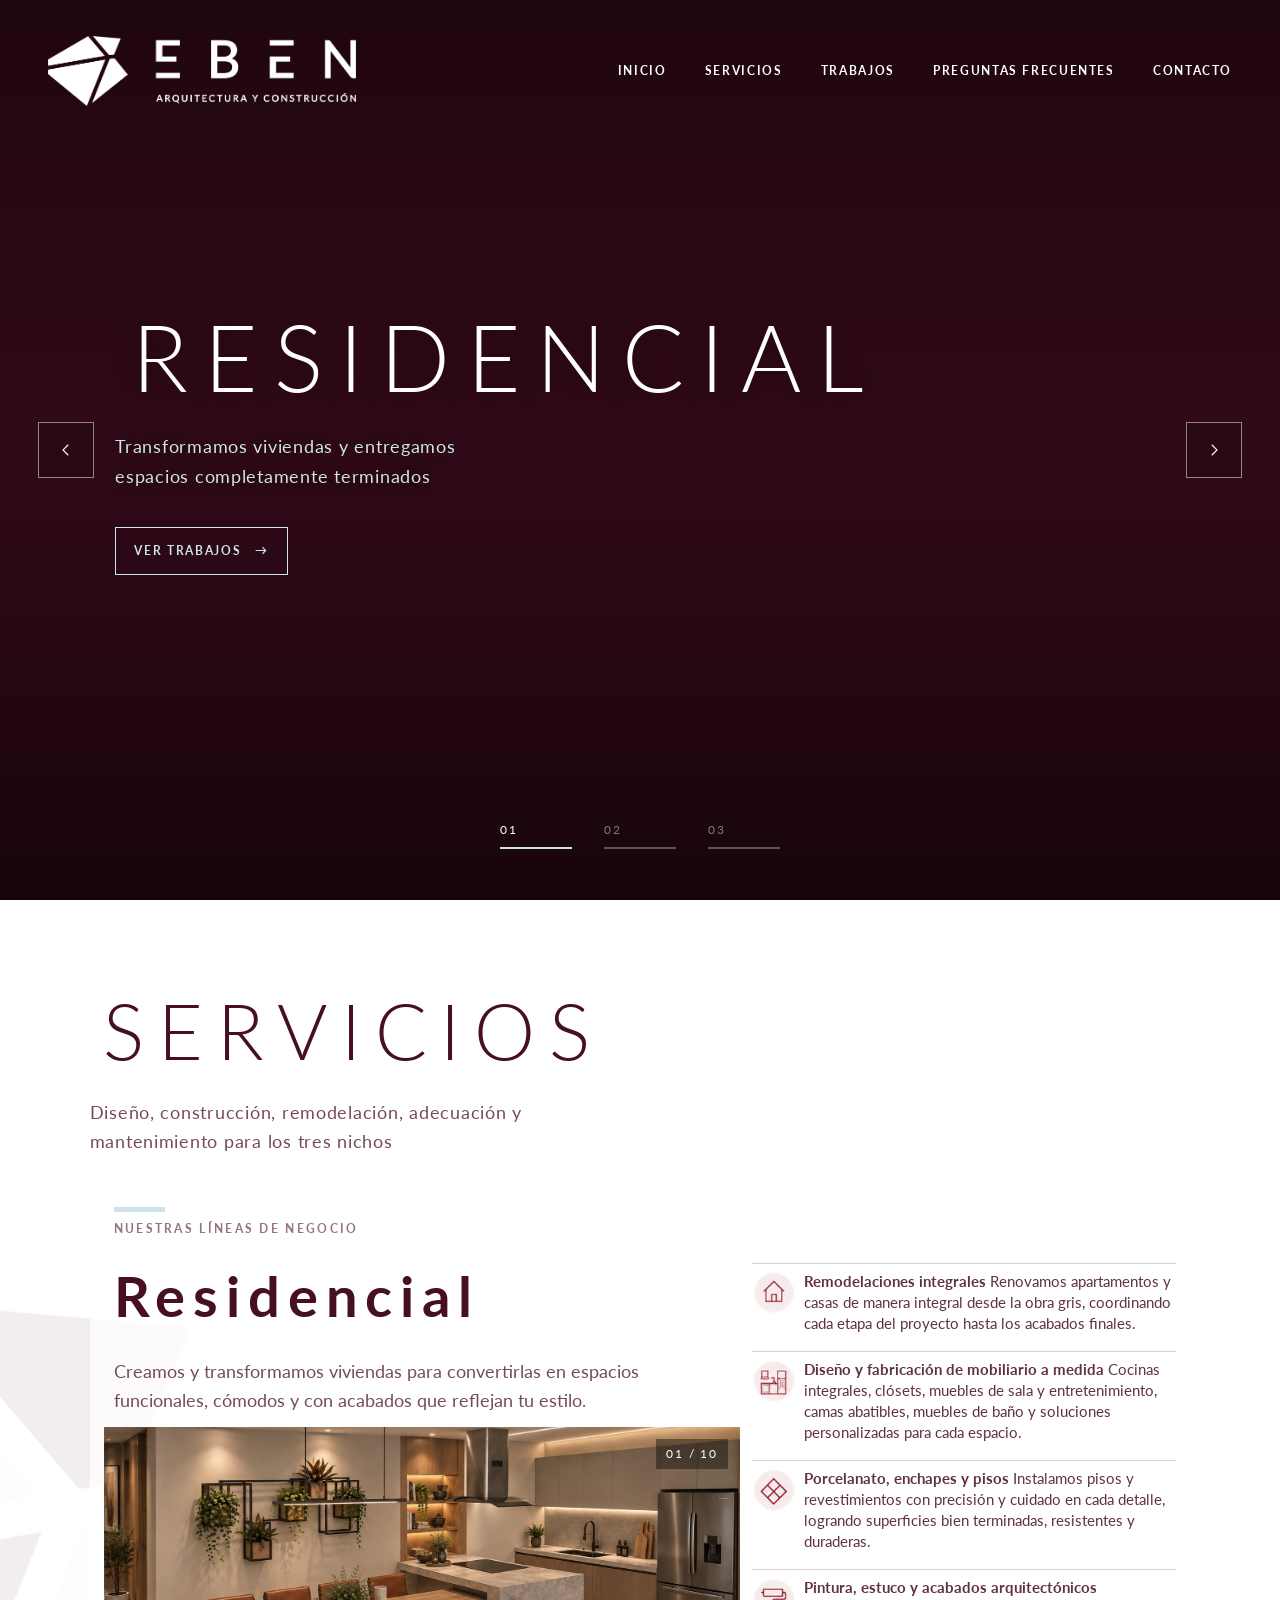
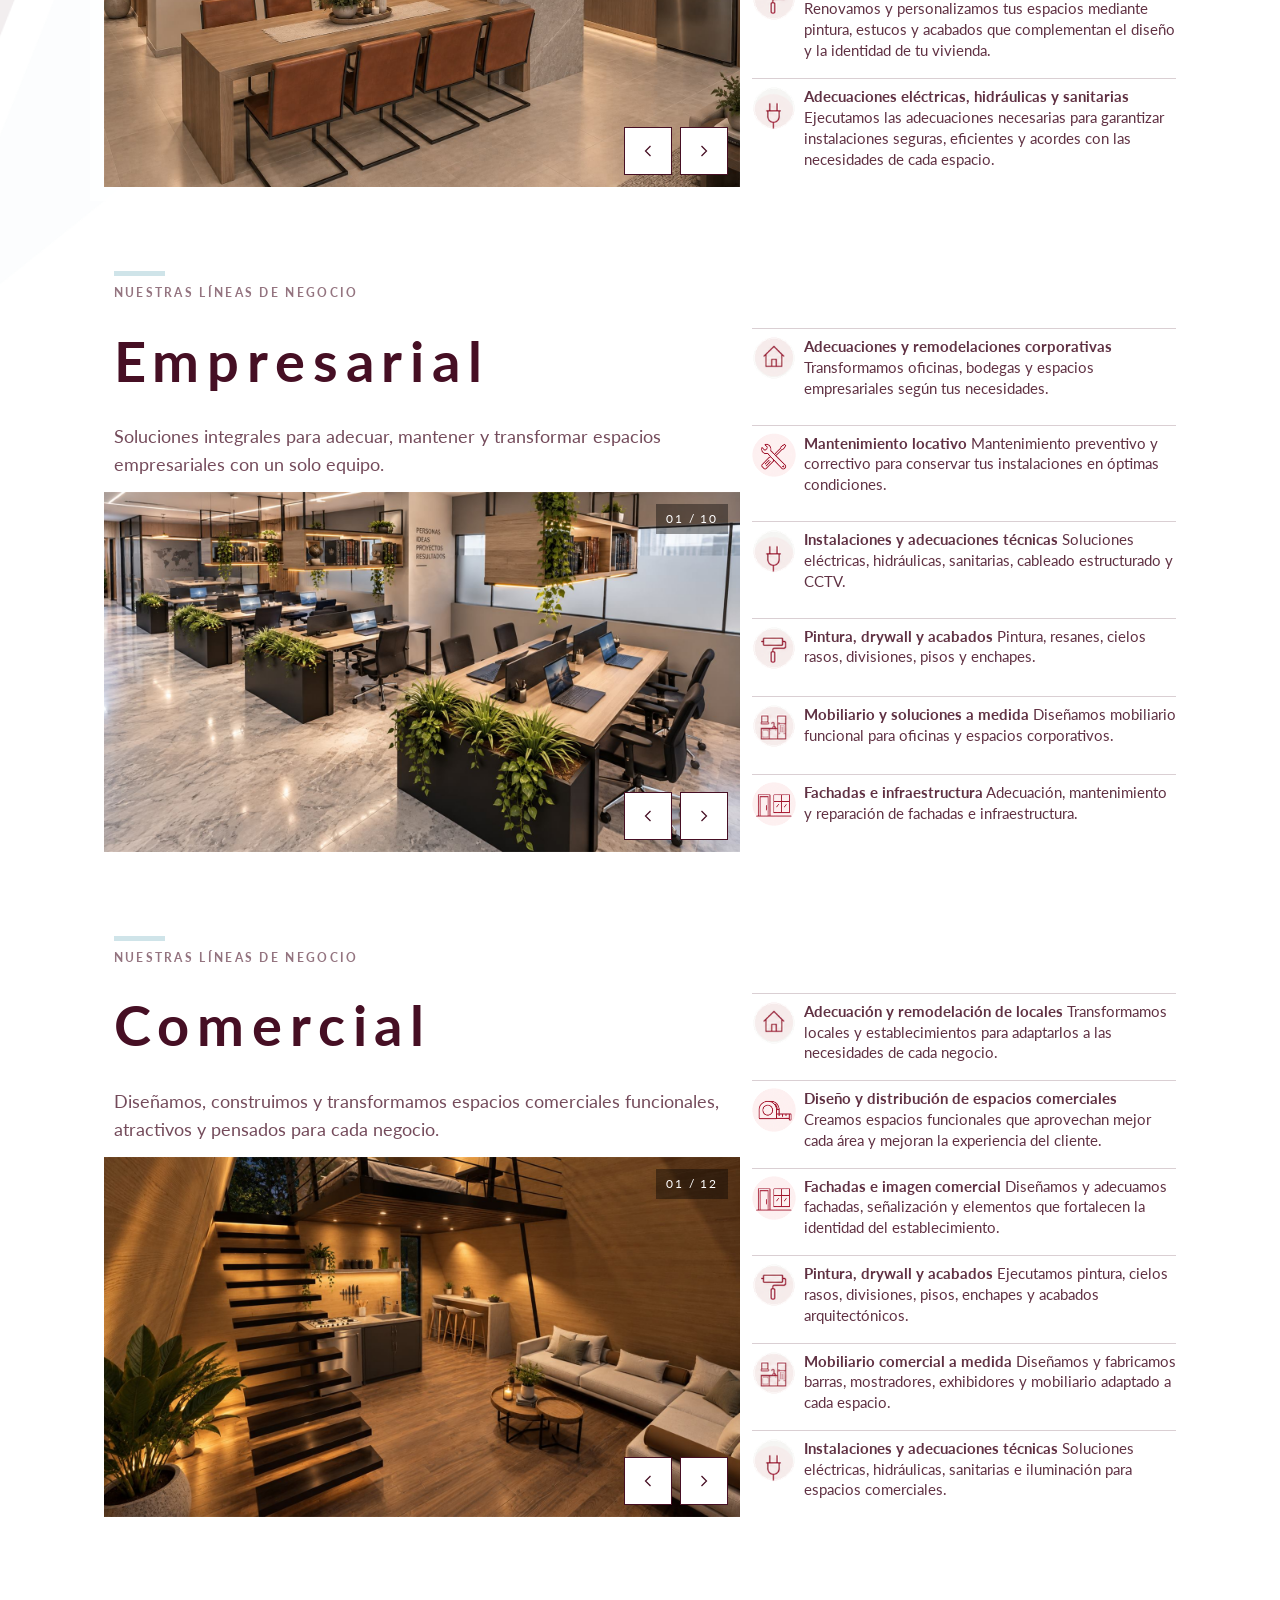
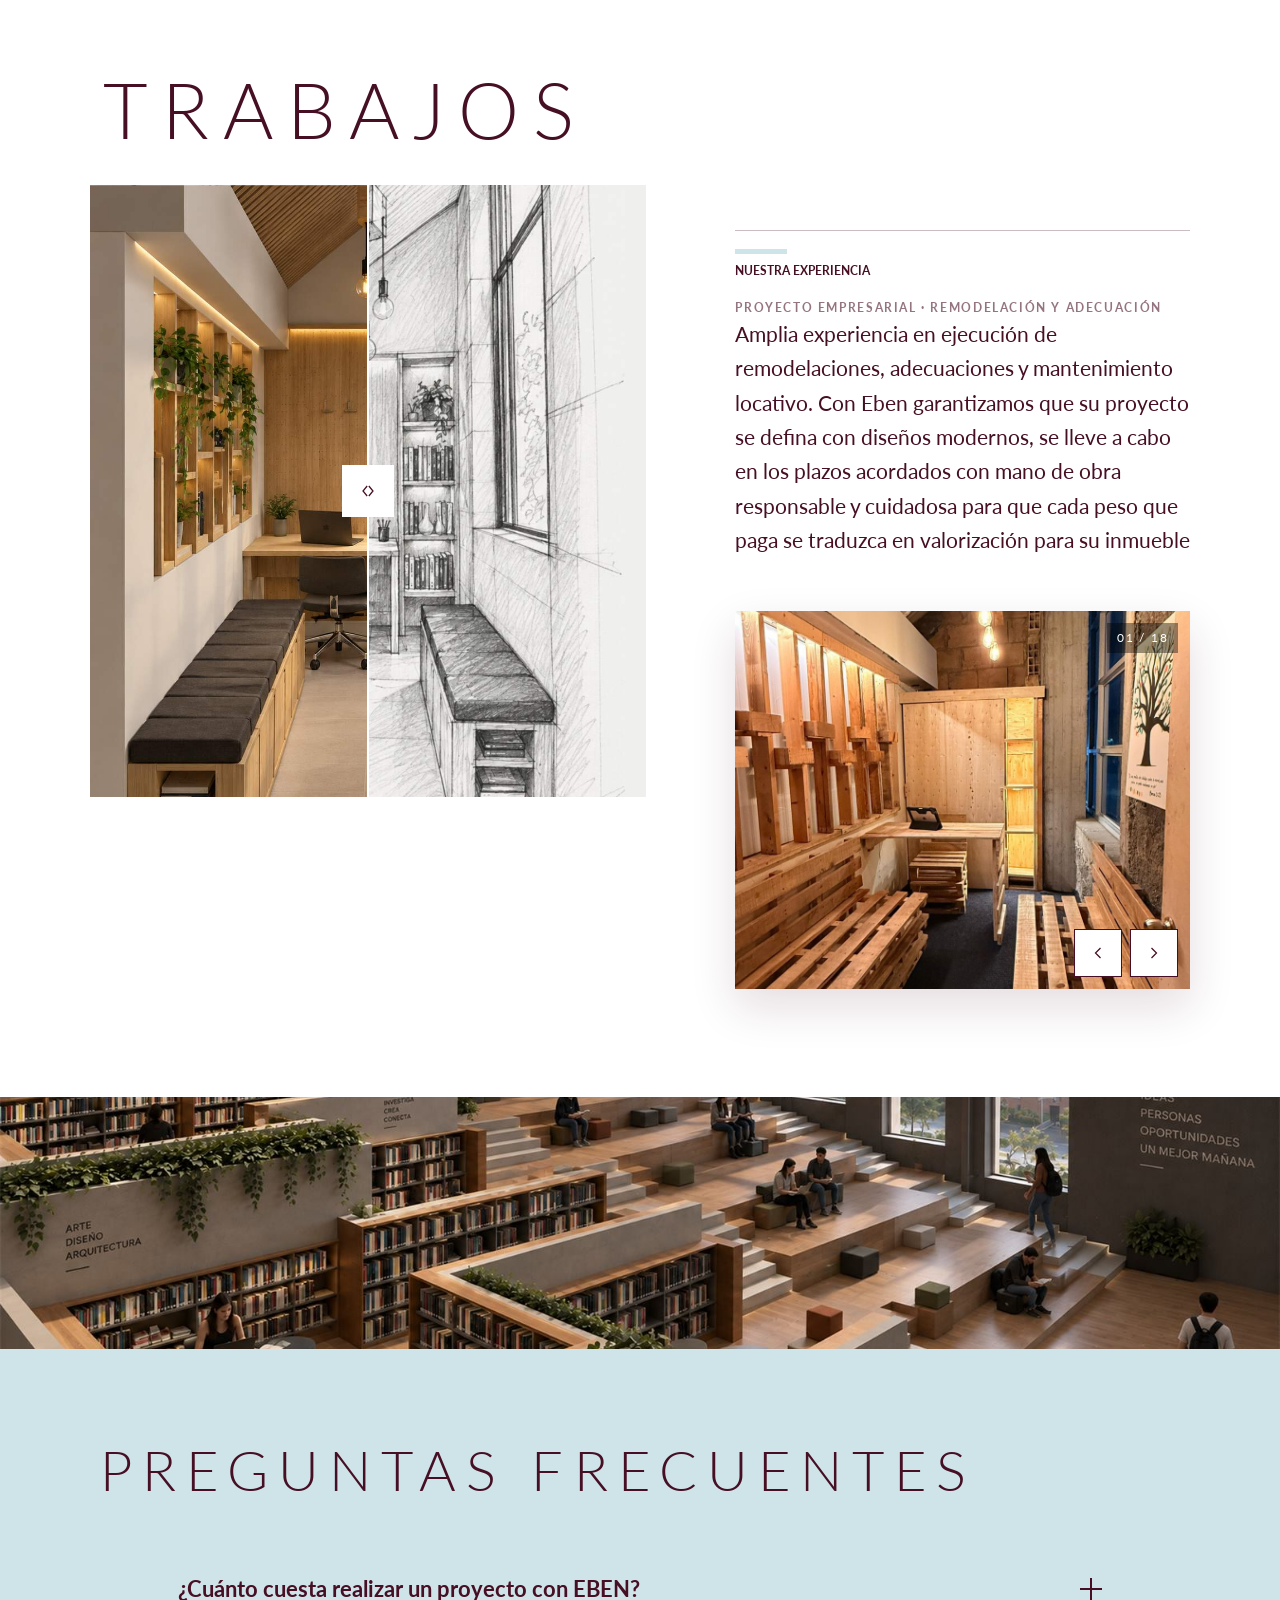
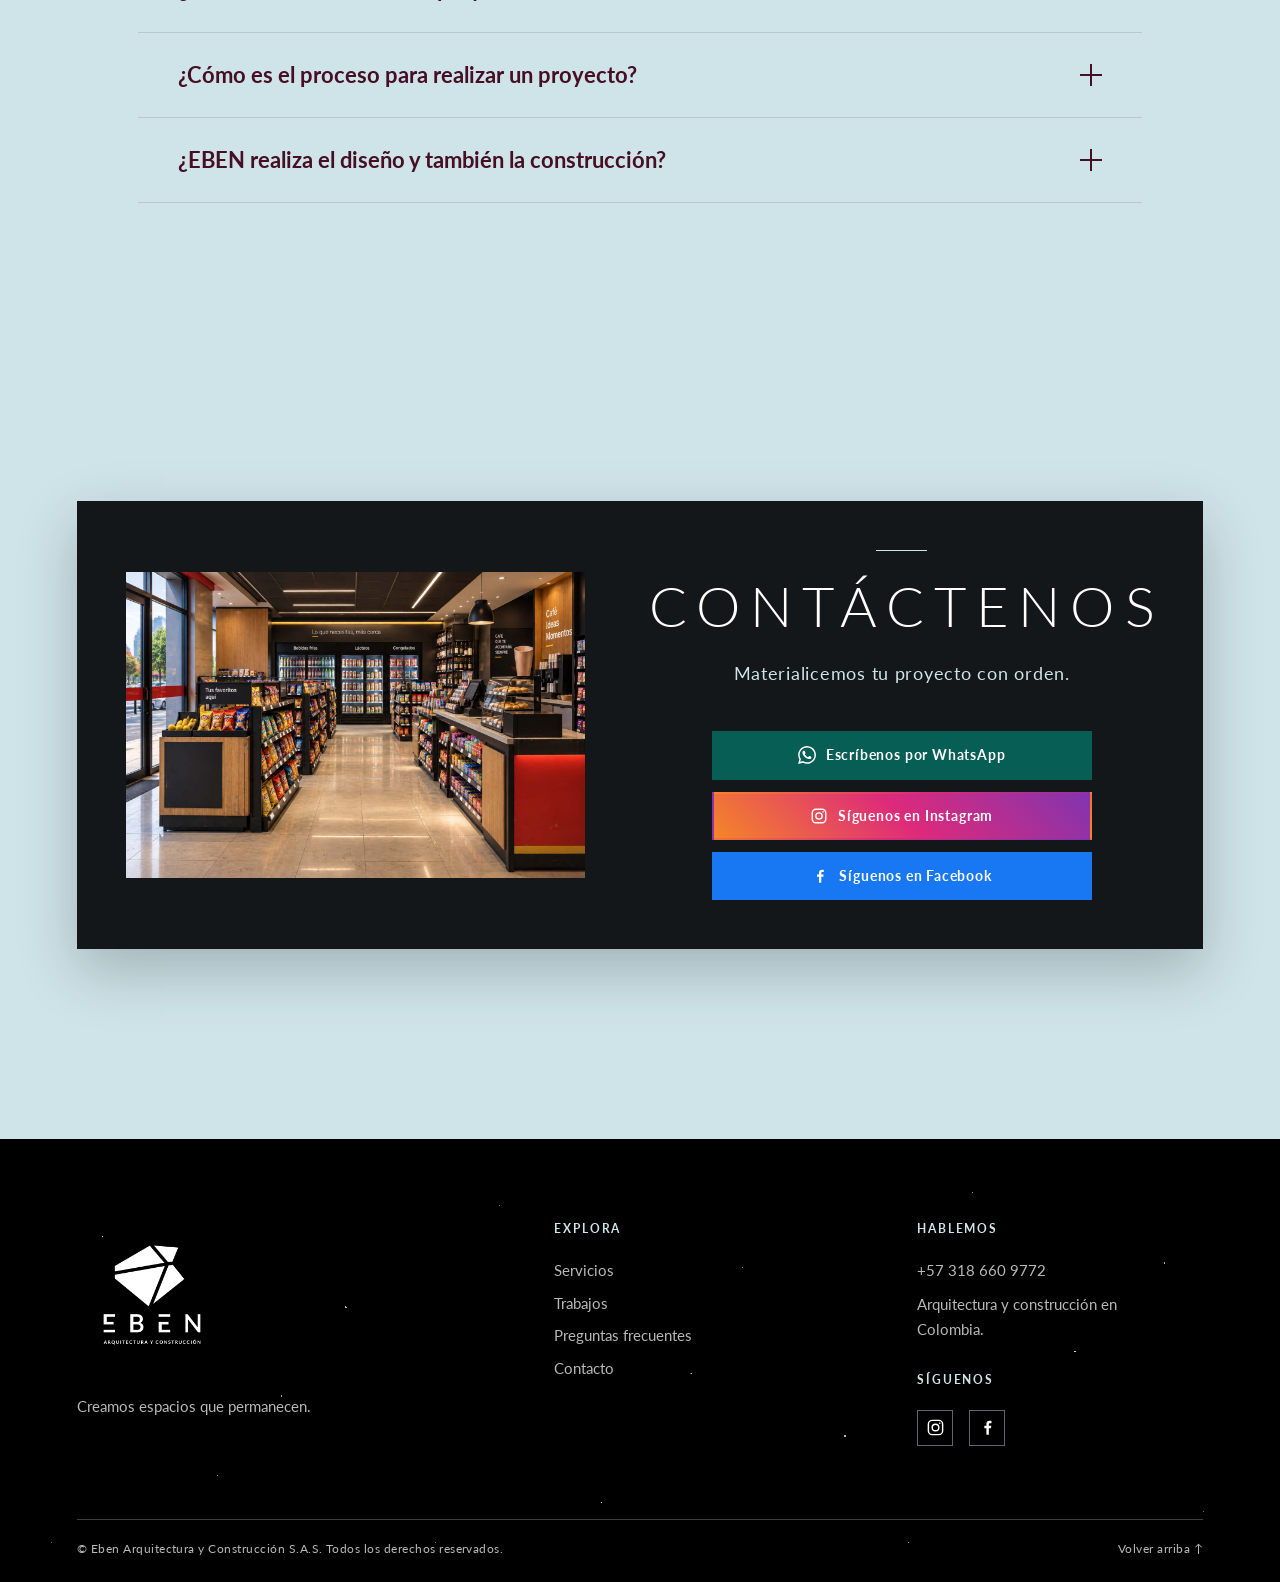
==== commit 214f9650: "Solucionar imagenes reders y diseño" ====
--- a/app/index.html
+++ b/app/index.html
@@ -5,15 +5,539 @@
   <meta name="viewport" content="width=device-width, initial-scale=1.0">
   <meta name="theme-color" content="#460F24">
   <meta name="description" content="Eben Arquitectura y Construcción S.A.S. — Diseño, construcción, remodelación, adecuación y mantenimiento en Colombia.">
-  <title>Eben Arquitectura y Construcción S.A.S.</title>
+  <title>Eben Arquitectura y Construcción S.A.S. | Propuesta editorial</title>
 
   <link rel="icon" href="img/logos/transparente/simbolo_color.png">
   <link rel="preconnect" href="https://fonts.googleapis.com">
   <link rel="preconnect" href="https://fonts.gstatic.com" crossorigin>
   <link href="https://fonts.googleapis.com/css2?family=Lato:wght@300;400;700;900&display=swap" rel="stylesheet">
   <link rel="stylesheet" href="css/styles.css">
+  <style>
+    /* Propuesta editorial: menos ruido, más jerarquía y una historia por sección. */
+    .proposal-editorial .hero__content {
+      align-items: flex-start;
+      max-width: 760px;
+      text-align: left;
+    }
+
+    .proposal-editorial .hero__subtitle {
+      max-width: 42ch;
+    }
+
+    .proposal-editorial .hero__cta {
+      display: inline-flex;
+      align-items: center;
+      gap: 14px;
+      margin-top: clamp(24px, 4vh, 40px);
+      padding: 14px 18px;
+      border: 1px solid var(--color-hielo);
+      color: var(--color-hielo);
+      font-size: 0.75rem;
+      font-weight: 700;
+      letter-spacing: 0.14em;
+      text-decoration: none;
+      text-transform: uppercase;
+      transition: background-color 180ms ease, color 180ms ease, transform 180ms ease;
+    }
+
+    .proposal-editorial .hero__cta:hover,
+    .proposal-editorial .hero__cta:focus-visible {
+      background: var(--color-hielo);
+      color: var(--color-burdeos);
+      transform: translateY(-2px);
+    }
+
+    .proposal-editorial .services__intro,
+    .proposal-editorial .works__intro,
+    .proposal-editorial .faq__intro {
+      align-items: flex-start;
+      max-width: 1280px;
+      padding-right: clamp(24px, 7vw, 96px);
+      padding-left: clamp(24px, 7vw, 96px);
+      text-align: left;
+    }
+
+    .proposal-editorial .services__intro {
+      min-height: 22vh;
+    }
+
+    .proposal-editorial .services__subtitle {
+      max-width: 48ch;
+    }
+
+    .proposal-editorial .services__symbol {
+      opacity: 0.07;
+    }
+
+    .proposal-editorial .service {
+      max-width: 1320px;
+      padding-right: clamp(24px, 7vw, 96px);
+      padding-left: clamp(24px, 7vw, 96px);
+    }
+
+    .proposal-editorial .service__panel {
+      border: 0;
+      background: rgba(255, 255, 255, 0.72);
+      box-shadow: none;
+    }
+
+    .proposal-editorial .service__list li {
+      border-top-color: rgba(70, 15, 36, 0.2);
+    }
+
+    .proposal-editorial .works {
+      padding-bottom: clamp(72px, 12vh, 136px);
+    }
+
+    .proposal-editorial .works__intro {
+      min-height: 22vh;
+    }
+
+    .proposal-editorial .works {
+      position: relative;
+      overflow: clip;
+    }
+
+    .proposal-editorial .works__intro {
+      position: relative;
+      z-index: 1;
+    }
+
+    .proposal-editorial .works__symbol {
+      position: sticky;
+      top: 0;
+      z-index: 0;
+      width: 100vw;
+      height: 100vh;
+      margin-bottom: -100vh;
+      transform: translateX(-60%);
+      background: url("../img/logos/transparente/simbolo_negro.png") no-repeat center / cover;
+      opacity: 0.1;
+      pointer-events: none;
+    }
+
+    .proposal-editorial .works__title {
+      font-size: clamp(2.8rem, 6vw, 5.2rem);
+    }
+
+    .proposal-editorial .works__grid {
+      position: relative;
+      z-index: 1;
+      grid-template-columns: minmax(0, 1.1fr) minmax(320px, 0.9fr);
+      gap: clamp(40px, 7vw, 112px);
+      max-width: 1320px;
+      padding-right: clamp(24px, 7vw, 96px);
+      padding-left: clamp(24px, 7vw, 96px);
+      align-items: start;
+    }
+
+    .proposal-editorial .compare {
+      height: clamp(480px, 68vh, 720px);
+    }
+
+    .proposal-editorial .works__side {
+      gap: clamp(32px, 6vh, 64px);
+      padding-top: clamp(16px, 5vh, 64px);
+    }
+
+    .proposal-editorial .works__text {
+      padding-top: 18px;
+      border-top: 1px solid rgba(70, 15, 36, 0.28);
+    }
+
+    .proposal-editorial .works__text p:last-child {
+      max-width: 38ch;
+      font-size: clamp(1.05rem, 1.7vw, 1.3rem);
+      line-height: 1.65;
+    }
+
+    .proposal-editorial .works__meta {
+      margin-top: 14px;
+      color: rgba(70, 15, 36, 0.58);
+      font-size: 0.72rem;
+      font-weight: 700;
+      letter-spacing: 0.14em;
+      text-transform: uppercase;
+    }
+
+    .proposal-editorial .works__side .photos {
+      height: clamp(300px, 42vh, 460px);
+      box-shadow: 0 18px 42px rgba(70, 15, 36, 0.14);
+    }
+
+    .proposal-editorial .band {
+      height: clamp(22vh, 28vh, 360px);
+    }
+
+    .proposal-editorial .faq {
+      padding-bottom: clamp(72px, 12vh, 136px);
+    }
+
+    .proposal-editorial .faq__intro {
+      min-height: 22vh;
+    }
+
+    .proposal-editorial .faq__item:nth-child(odd),
+    .proposal-editorial .faq__item:nth-child(even) {
+      background: transparent;
+      border-bottom: 1px solid rgba(70, 15, 36, 0.14);
+    }
+
+    .proposal-editorial .cta {
+      background: var(--color-hielo);
+      color: var(--color-negro);
+      padding-top: clamp(88px, 14vh, 144px);
+      padding-bottom: clamp(88px, 14vh, 144px);
+    }
+
+    .proposal-editorial .cta__card--base {
+      border-color: rgba(20, 23, 25, 0.3);
+      background: #141719;
+      box-shadow: 0 22px 56px rgba(20, 23, 25, 0.24);
+    }
+
+    .proposal-editorial .cta__card--base .cta__eyebrow::before {
+      background: var(--color-hielo);
+    }
+
+    .proposal-editorial .cta__socials {
+      display: flex;
+      align-items: center;
+      gap: 10px;
+      margin-top: 16px;
+    }
+
+    .proposal-editorial .cta__social {
+      display: inline-flex;
+      align-items: center;
+      justify-content: center;
+      width: 38px;
+      height: 38px;
+      border: 1px solid rgba(207, 228, 233, 0.55);
+      color: var(--color-hielo);
+      transition: background-color 180ms ease, color 180ms ease, transform 180ms ease;
+    }
+
+    .proposal-editorial .cta__social:hover,
+    .proposal-editorial .cta__social:focus-visible {
+      background: var(--color-hielo);
+      color: #141719;
+      transform: translateY(-2px);
+    }
+
+    .proposal-editorial .cta__social svg {
+      width: 18px;
+      height: 18px;
+    }
+
+    .proposal-editorial .cta__layer .cta__social {
+      border-color: rgba(255, 255, 255, 0.6);
+      color: var(--color-blanco);
+    }
+
+    @media (max-width: 640px) {
+      .proposal-editorial .hero__content,
+      .proposal-editorial .services__intro,
+      .proposal-editorial .works__intro,
+      .proposal-editorial .faq__intro {
+        align-items: flex-start;
+        padding-right: 24px;
+        padding-left: 24px;
+        text-align: left;
+      }
+
+      .proposal-editorial .service,
+      .proposal-editorial .works__grid {
+        padding-right: 24px;
+        padding-left: 24px;
+      }
+
+      .proposal-editorial .compare {
+        height: 58vh;
+      }
+
+      .proposal-editorial .works__side {
+        padding-top: 0;
+      }
+    }
+    /* ---------- Contacto: seccion X-ray (DNA + frontend-ui-engineering) ---------- */
+
+    :root {
+      --ink: #141719;
+      --wa-dark: #075E54;
+      --wa-deep: #0B4D33;
+      --ig: linear-gradient(45deg, #F58529 0%, #DD2A7B 50%, #8134AF 100%);
+      --fb: #1877F2;
+      --ease-out: cubic-bezier(0.23, 1, 0.32, 1);
+    }
+
+    .proto {
+      position: relative;
+      display: flex;
+      align-items: center;
+      justify-content: center;
+      min-height: 92vh;
+      min-height: 92dvh;
+      padding: clamp(72px, 11vh, 120px) clamp(20px, 6vw, 80px);
+    }
+
+    .icon { width: 18px; height: 18px; flex: none; }
+
+    .p4 {
+      background: var(--color-hielo);
+      color: var(--color-negro);
+      text-align: center;
+      padding-top: clamp(88px, 14vh, 144px);
+      padding-bottom: clamp(88px, 14vh, 144px);
+      overflow: hidden;
+    }
+
+    .p4__card {
+      position: relative;
+      width: min(1150px, 100%);
+      padding: clamp(24px, 4vw, 48px);
+      border: 1px solid rgba(70, 15, 36, 0.1);
+      background: transparent;
+      box-shadow: 0 12px 36px rgba(0, 0, 0, 0.16);
+    }
+    .p4__card--base {
+      border-color: rgba(20, 23, 25, 0.3);
+      background: var(--ink);
+      box-shadow: 0 22px 56px rgba(20, 23, 25, 0.24);
+    }
+
+    .p4__grid {
+      display: grid;
+      grid-template-columns: minmax(0, 1fr) minmax(0, 1.1fr);
+      align-items: center;
+      gap: clamp(32px, 5vw, 72px);
+      width: min(1150px, 100%);
+      margin: 0 auto;
+    }
+
+    .p4__media {
+      position: relative;
+      aspect-ratio: 3 / 2;
+      overflow: hidden;
+    }
+    .p4__media img {
+      position: absolute;
+      inset: 0;
+      width: 100%;
+      height: 100%;
+      object-fit: cover;
+    }
+
+    .p4__content {
+      position: relative;
+      z-index: 1;
+      display: flex;
+      flex-direction: column;
+      align-items: center;
+    }
+
+    .p4__eyebrow {
+      margin-bottom: clamp(14px, 2vh, 22px);
+      color: var(--color-hielo);
+      font-size: 0.72rem;
+    }
+    .p4__eyebrow::before {
+      content: "";
+      display: block;
+      width: clamp(32px, 4vw, 52px);
+      height: 1px;
+      margin-bottom: 8px;
+      background: var(--color-hielo);
+    }
+
+    .p4__title {
+      font-size: clamp(1.75rem, 4.5vw, 3.5rem);
+      font-weight: 300;
+      line-height: 1.05;
+      letter-spacing: 0.18em;
+      text-indent: 0.18em;
+      text-transform: uppercase;
+      color: var(--color-blanco);
+    }
+    .p4__text {
+      max-width: 520px;
+      margin-top: clamp(16px, 3vh, 24px);
+      color: var(--color-hielo);
+      font-size: clamp(1rem, 1.6vw, 1.15rem);
+      letter-spacing: 0.04em;
+    }
+
+    .p4__layer {
+      position: absolute;
+      inset: 0;
+      z-index: 5;
+      display: flex;
+      align-items: center;
+      justify-content: center;
+      padding: inherit;
+      overflow: hidden;
+      background: var(--color-negro);
+      clip-path: circle(var(--xray-radius, 0px) at var(--xray-x, -300px) var(--xray-y, -300px));
+      will-change: clip-path;
+    }
+    .p4__layer .p4__card {
+      border-color: transparent;
+      background: transparent;
+      box-shadow: none;
+    }
+    .p4__layer .p4__title { color: var(--color-blanco); }
+    .p4__layer .p4__text { color: var(--color-hielo); }
+
+    @media (max-width: 760px) {
+      .p4__grid { grid-template-columns: minmax(0, 1fr); }
+      .p4__media { max-height: 240px; }
+    }
+
+    .p6__actions {
+      display: flex;
+      flex-direction: column;
+      gap: 12px;
+      width: 100%;
+      max-width: 380px;
+      margin-top: clamp(28px, 5vh, 44px);
+    }
+    .p6 .b2:focus-visible { outline-color: var(--color-hielo); }
+
+    .p6 .p4__layer .p4__grid {
+      background-image:
+        radial-gradient(1.5px 1.5px at 8% 22%, rgba(255, 255, 255, 0.9) 50%, transparent 51%),
+        radial-gradient(1px 1px at 17% 76%, rgba(255, 255, 255, 0.55) 50%, transparent 51%),
+        radial-gradient(2px 2px at 27% 38%, rgba(255, 255, 255, 0.72) 50%, transparent 51%),
+        radial-gradient(1px 1px at 39% 15%, rgba(255, 255, 255, 0.45) 50%, transparent 51%),
+        radial-gradient(1.5px 1.5px at 47% 82%, rgba(255, 255, 255, 0.8) 50%, transparent 51%),
+        radial-gradient(1px 1px at 58% 29%, rgba(255, 255, 255, 0.5) 50%, transparent 51%),
+        radial-gradient(2px 2px at 66% 67%, rgba(255, 255, 255, 0.7) 50%, transparent 51%),
+        radial-gradient(1px 1px at 76% 12%, rgba(255, 255, 255, 0.6) 50%, transparent 51%),
+        radial-gradient(1.5px 1.5px at 84% 48%, rgba(255, 255, 255, 0.85) 50%, transparent 51%),
+        radial-gradient(1px 1px at 94% 84%, rgba(255, 255, 255, 0.48) 50%, transparent 51%),
+        radial-gradient(1.5px 1.5px at 4% 91%, rgba(255, 255, 255, 0.42) 50%, transparent 51%),
+        radial-gradient(1.5px 1.5px at 22% 58%, rgba(255, 255, 255, 0.62) 50%, transparent 51%),
+        radial-gradient(1px 1px at 34% 91%, rgba(255, 255, 255, 0.5) 50%, transparent 51%),
+        radial-gradient(1.5px 1.5px at 54% 53%, rgba(255, 255, 255, 0.72) 50%, transparent 51%),
+        radial-gradient(1px 1px at 71% 91%, rgba(255, 255, 255, 0.55) 50%, transparent 51%),
+        radial-gradient(1.5px 1.5px at 91% 28%, rgba(255, 255, 255, 0.65) 50%, transparent 51%),
+        radial-gradient(1px 1px at 13% 41%, rgba(255, 255, 255, 0.66) 50%, transparent 51%),
+        radial-gradient(1.5px 1.5px at 11% 63%, rgba(255, 255, 255, 0.74) 50%, transparent 51%),
+        radial-gradient(2px 2px at 19% 30%, rgba(255, 255, 255, 0.8) 50%, transparent 51%),
+        radial-gradient(1px 1px at 25% 12%, rgba(255, 255, 255, 0.52) 50%, transparent 51%),
+        radial-gradient(1.5px 1.5px at 31% 64%, rgba(255, 255, 255, 0.68) 50%, transparent 51%),
+        radial-gradient(1px 1px at 36% 36%, rgba(255, 255, 255, 0.58) 50%, transparent 51%),
+        radial-gradient(1.5px 1.5px at 42% 68%, rgba(255, 255, 255, 0.75) 50%, transparent 51%),
+        radial-gradient(2px 2px at 45% 44%, rgba(255, 255, 255, 0.7) 50%, transparent 51%),
+        radial-gradient(1px 1px at 50% 18%, rgba(255, 255, 255, 0.47) 50%, transparent 51%),
+        radial-gradient(1.5px 1.5px at 56% 74%, rgba(255, 255, 255, 0.82) 50%, transparent 51%),
+        radial-gradient(1px 1px at 61% 51%, rgba(255, 255, 255, 0.56) 50%, transparent 51%),
+        radial-gradient(1.5px 1.5px at 64% 87%, rgba(255, 255, 255, 0.6) 50%, transparent 51%),
+        radial-gradient(2px 2px at 69% 24%, rgba(255, 255, 255, 0.78) 50%, transparent 51%),
+        radial-gradient(1px 1px at 73% 55%, rgba(255, 255, 255, 0.5) 50%, transparent 51%),
+        radial-gradient(1.5px 1.5px at 79% 79%, rgba(255, 255, 255, 0.7) 50%, transparent 51%),
+        radial-gradient(1px 1px at 87% 62%, rgba(255, 255, 255, 0.62) 50%, transparent 51%);
+    }
+
+    .b2 {
+      display: inline-flex;
+      align-items: center;
+      justify-content: center;
+      gap: 10px;
+      width: 100%;
+      min-height: 48px;
+      padding: 12px 22px;
+      background: var(--color-blanco);
+      border: 2px solid var(--color-burdeos);
+      color: var(--color-burdeos);
+      font-size: 0.85rem;
+      font-weight: 700;
+      letter-spacing: 0.06em;
+      text-decoration: none;
+      transition: background-color 150ms ease, color 150ms ease,
+        border-color 150ms ease, transform 150ms var(--ease-out);
+    }
+    .b2--wa {
+      background: var(--wa-dark);
+      border-color: var(--wa-dark);
+      color: var(--color-blanco);
+    }
+    @media (hover: hover) and (pointer: fine) {
+      .b2:hover { background: var(--color-burdeos); color: var(--color-blanco); }
+      .b2--wa:hover { background: #054A44; border-color: #054A44; color: var(--color-blanco); }
+    }
+    .b2:active { transform: scale(0.97); transition-duration: 100ms; }
+    .b2:focus-visible { outline: 3px solid var(--color-burdeos); outline-offset: 2px; }
+    .b2--wa:focus-visible { outline-color: var(--wa-dark); }
+
+    @media (hover: hover) and (pointer: fine) {
+      .p6 .b2:hover {
+        background: var(--color-hielo);
+        border-color: var(--color-hielo);
+        color: var(--color-burdeos);
+        transform: translateY(-2px);
+      }
+      .p6 .b2--wa:hover {
+        background: var(--color-hielo);
+        border-color: var(--color-hielo);
+        color: var(--wa-deep);
+        transform: translateY(-2px);
+      }
+      .p6 .b2.ig:hover,
+      .p6 .b2.fb:hover {
+        filter: brightness(1.18) saturate(1.15);
+        transform: translateY(-2px);
+        box-shadow: 0 0 0 2px var(--color-blanco), 0 0 18px rgba(255, 255, 255, 0.5);
+      }
+    }
+    .p6 .b2:active { transform: scale(0.97); transition-duration: 100ms; }
+
+    .proto .ig {
+      background: var(--ig);
+      border-color: transparent;
+      color: var(--color-blanco);
+      transition: transform 160ms var(--ease-out), filter 200ms ease,
+        background-color 150ms ease, color 150ms ease, border-color 150ms ease,
+        box-shadow 300ms ease;
+    }
+    .proto .fb {
+      background: var(--fb);
+      border-color: transparent;
+      color: var(--color-blanco);
+      transition: transform 160ms var(--ease-out), filter 200ms ease,
+        background-color 150ms ease, color 150ms ease, border-color 150ms ease,
+        box-shadow 300ms ease;
+    }
+    @media (hover: hover) and (pointer: fine) {
+      .proto .ig:hover,
+      .proto .fb:hover { filter: brightness(1.08); }
+      .proto .ig:hover { background: var(--ig); color: var(--color-blanco); }
+      .proto .fb:hover { background: var(--fb); color: var(--color-blanco); }
+    }
+
+    @media (prefers-reduced-motion: reduce) {
+      .b2, .proto .ig, .proto .fb { transition: background-color 150ms ease, color 150ms ease, border-color 150ms ease; }
+      .b2:active { transform: none; }
+      .p6 .b2:hover, .p6 .b2:active, .p6 .b2.ig:hover, .p6 .b2.fb:hover, .p6 .b2.ig:active, .p6 .b2.fb:active { transform: none; }
+    }
+  </style>
 </head>
-<body>
+<body class="proposal-editorial">
+
+  <svg style="display: none;" aria-hidden="true">
+    <symbol id="i-wa" viewBox="0 0 24 24">
+      <path fill="currentColor" d="M20.52 3.48A11.82 11.82 0 0 0 12.08 0C5.55 0 .24 5.31.24 11.84c0 2.09.55 4.13 1.59 5.93L.14 24l6.38-1.67a11.84 11.84 0 0 0 5.56 1.41h.01c6.52 0 11.83-5.31 11.83-11.84 0-3.16-1.23-6.13-3.4-8.42ZM12.09 21.7h-.01a9.85 9.85 0 0 1-5.02-1.38l-.36-.21-3.79.99 1.01-3.7-.23-.38a9.84 9.84 0 0 1-1.51-5.18C2.18 6.4 6.62 1.96 12.08 1.96c2.64 0 5.12 1.03 6.98 2.89a9.82 9.82 0 0 1 2.88 6.99c0 5.46-4.44 9.9-9.85 9.9Zm5.43-7.42c-.3-.15-1.76-.87-2.03-.97-.27-.1-.47-.15-.67.15-.2.3-.77.97-.94 1.17-.17.2-.35.22-.65.07-.3-.15-1.27-.47-2.42-1.5-.9-.8-1.5-1.78-1.67-2.08-.17-.3-.02-.46.13-.61.14-.14.3-.35.45-.52.15-.17.2-.3.2-.5.1-.2.05-.37-.02-.52-.07-.15-.67-1.61-.92-2.21-.24-.58-.49-.5-.67-.51h-.57c-.2 0-.52.07-.8.37-.27.3-1.04 1.02-1.04 2.49s1.07 2.89 1.22 3.09c.15.2 2.1 3.2 5.08 4.49.71.31 1.26.49 1.69.63.71.23 1.36.2 1.87.12.57-.08 1.76-.72 2-1.42.25-.7.25-1.3.17-1.42-.07-.12-.27-.2-.57-.35Z"/>
+    </symbol>
+    <symbol id="i-ig" viewBox="0 0 24 24">
+      <rect x="3" y="3" width="18" height="18" rx="5" fill="none" stroke="currentColor" stroke-width="1.8"/>
+      <circle cx="12" cy="12" r="4.2" fill="none" stroke="currentColor" stroke-width="1.8"/>
+      <circle cx="17.4" cy="6.7" r="1" fill="currentColor"/>
+    </symbol>
+    <symbol id="i-fb" viewBox="0 0 24 24">
+      <path fill="currentColor" d="M13.7 21v-8h2.7l.4-3.1h-3.1V8c0-.9.3-1.5 1.6-1.5h1.7V3.7c-.3 0-1.3-.1-2.4-.1-2.4 0-4 1.5-4 4.1v2.2H8v3.1h2.6v8h3.1Z"/>
+    </symbol>
+  </svg>
+
 
   <header class="site-header">
     <img
@@ -46,6 +570,7 @@
           <div class="hero__content">
             <h1 class="hero__title">Residencial</h1>
             <p class="hero__subtitle">Transformamos viviendas y entregamos espacios completamente terminados</p>
+            <a class="hero__cta" href="#trabajos">Ver trabajos <span aria-hidden="true">→</span></a>
           </div>
         </article>
 
@@ -99,14 +624,14 @@
     <section class="services" id="servicios" aria-labelledby="services-title">
       <div class="services__intro">
         <h2 class="services__title" id="services-title">Servicios</h2>
-        <p class="services__subtitle">(Diseño, construcción, remodelación, adecuación y mantenimiento para los tres nichos)</p>
+        <p class="services__subtitle">Diseño, construcción, remodelación, adecuación y mantenimiento para los tres nichos</p>
       </div>
       <div class="services__symbol" aria-hidden="true"></div>
 
       <article class="service">
         <div class="service__panel service__panel--residencial">
           <div class="service__media">
-            <div class="photos service__carousel" data-photos data-render-pool="r" data-render-label="Render residencial" aria-label="Galería de renders residenciales">
+            <div class="photos service__carousel" data-photos data-render-pool="r-new" data-render-label="Render residencial" aria-label="Galería de renders residenciales">
               <span class="photos__counter" aria-live="polite"></span>
               <button class="photos__arrow photos__arrow--prev" type="button" aria-label="Render residencial anterior">
                 <svg width="20" height="20" viewBox="0 0 24 24" fill="none" stroke="currentColor" stroke-width="1.5" aria-hidden="true"><path d="M15 6l-6 6 6 6"/></svg>
@@ -119,13 +644,13 @@
           <div class="service__detail">
             <p class="service__eyebrow">Nuestras líneas de negocio</p>
             <h3 class="service__name">Residencial</h3>
-            <p class="service__lead">Nos enfocamos en transformar viviendas y entregar espacios completamente terminados.</p>
+            <p class="service__lead">Creamos y transformamos viviendas para convertirlas en espacios funcionales, cómodos y con acabados que reflejan tu estilo.</p>
             <ul class="service__list">
-               <li><img class="service__bullet" src="assets/01_remodelaciones_integrales.png" alt=""><span>Remodelaciones integrales. Adecuación de apartamentos y casas desde obra gris hasta acabado final.</span></li>
-               <li><img class="service__bullet" src="assets/02_cocinas_integrales.png" alt=""><span>Diseño y ejecución de cocinas integrales. Remodelación de baños.</span></li>
-               <li><img class="service__bullet" src="assets/03_porcelanato_enchapes_pisos.png" alt=""><span>Instalación de porcelanato, enchapes y pisos. Cielos rasos y sistemas drywall.</span></li>
-               <li><img class="service__bullet" src="assets/04_pintura_estuco_acabados.png" alt=""><span>Pintura, estuco y acabados arquitectónicos. Carpintería arquitectónica y mobiliario a medida.</span></li>
-               <li><img class="service__bullet" src="assets/05_adecuaciones_electricas_hidraulicas.png" alt=""><span>Adecuaciones eléctricas, hidráulicas y sanitarias. Impermeabilizaciones. Diseño y distribución de espacios.</span></li>
+              <li><img class="service__bullet" src="assets/01_remodelaciones_integrales.png" alt=""><span><strong>Remodelaciones integrales</strong> Renovamos apartamentos y casas de manera integral desde la obra gris, coordinando cada etapa del proyecto hasta los acabados finales.</span></li>
+              <li><img class="service__bullet" src="assets/02_cocinas_integrales.png" alt=""><span><strong>Diseño y fabricación de mobiliario a medida</strong> Cocinas integrales, clósets, muebles de sala y entretenimiento, camas abatibles, muebles de baño y soluciones personalizadas para cada espacio.</span></li>
+              <li><img class="service__bullet" src="assets/03_porcelanato_enchapes_pisos.png" alt=""><span><strong>Porcelanato, enchapes y pisos</strong> Instalamos pisos y revestimientos con precisión y cuidado en cada detalle, logrando superficies bien terminadas, resistentes y duraderas.</span></li>
+              <li><img class="service__bullet" src="assets/04_pintura_estuco_acabados.png" alt=""><span><strong>Pintura, estuco y acabados arquitectónicos</strong> Renovamos y personalizamos tus espacios mediante pintura, estucos y acabados que complementan el diseño y la identidad de tu vivienda.</span></li>
+              <li><img class="service__bullet" src="assets/05_adecuaciones_electricas_hidraulicas.png" alt=""><span><strong>Adecuaciones eléctricas, hidráulicas y sanitarias</strong> Ejecutamos las adecuaciones necesarias para garantizar instalaciones seguras, eficientes y acordes con las necesidades de cada espacio.</span></li>
             </ul>
           </div>
         </div>
@@ -134,7 +659,7 @@
       <article class="service">
         <div class="service__panel service__panel--empresarial">
           <div class="service__media">
-            <div class="photos service__carousel" data-photos data-render-pool="e" data-render-label="Render empresarial" aria-label="Galería de renders empresariales">
+            <div class="photos service__carousel" data-photos data-render-pool="e-new" data-render-label="Render empresarial" aria-label="Galería de renders empresariales">
               <span class="photos__counter" aria-live="polite"></span>
               <button class="photos__arrow photos__arrow--prev" type="button" aria-label="Render empresarial anterior">
                 <svg width="20" height="20" viewBox="0 0 24 24" fill="none" stroke="currentColor" stroke-width="1.5" aria-hidden="true"><path d="M15 6l-6 6 6 6"/></svg>
@@ -147,13 +672,14 @@
           <div class="service__detail">
             <p class="service__eyebrow">Nuestras líneas de negocio</p>
             <h3 class="service__name">Empresarial</h3>
-            <p class="service__lead">Soluciones para empresas que necesitan adecuar, mantener o transformar sus instalaciones sin tener que contratar múltiples proveedores.</p>
+            <p class="service__lead">Soluciones integrales para adecuar, mantener y transformar espacios empresariales con un solo equipo.</p>
             <ul class="service__list">
-              <li><img class="service__bullet" src="assets/01_remodelaciones_integrales.png" alt=""><span>Adecuaciones locativas de oficinas y bodegas.</span></li>
-              <li><img class="service__bullet" src="assets/07_mantenimiento_locativo_transparente.png" alt=""><span>Mantenimiento locativo preventivo y correctivo.</span></li>
-              <li><img class="service__bullet" src="assets/08_remodelacion_espacios_corporativos_transparente.png" alt=""><span>Remodelación de espacios corporativos.</span></li>
-              <li><img class="service__bullet" src="assets/04_pintura_estuco_acabados.png" alt=""><span>Pintura, resanes y acabados. Drywall y cielos rasos.</span></li>
-              <li><img class="service__bullet" src="assets/03_porcelanato_enchapes_pisos.png" alt=""><span>Pisos y enchapes. Plomería y reparaciones hidráulicas. Adecuación y mantenimiento de fachadas. Reparaciones generales de infraestructura.</span></li>
+              <li><img class="service__bullet" src="assets/01_remodelaciones_integrales.png" alt=""><span><strong>Adecuaciones y remodelaciones corporativas</strong> Transformamos oficinas, bodegas y espacios empresariales según tus necesidades.</span></li>
+              <li><img class="service__bullet" src="assets/07_mantenimiento_locativo_transparente.png" alt=""><span><strong>Mantenimiento locativo</strong> Mantenimiento preventivo y correctivo para conservar tus instalaciones en óptimas condiciones.</span></li>
+              <li><img class="service__bullet" src="assets/05_adecuaciones_electricas_hidraulicas.png" alt=""><span><strong>Instalaciones y adecuaciones técnicas</strong> Soluciones eléctricas, hidráulicas, sanitarias, cableado estructurado y CCTV.</span></li>
+              <li><img class="service__bullet" src="assets/04_pintura_estuco_acabados.png" alt=""><span><strong>Pintura, drywall y acabados</strong> Pintura, resanes, cielos rasos, divisiones, pisos y enchapes.</span></li>
+              <li><img class="service__bullet" src="assets/02_cocinas_integrales.png" alt=""><span><strong>Mobiliario y soluciones a medida</strong> Diseñamos mobiliario funcional para oficinas y espacios corporativos.</span></li>
+              <li><img class="service__bullet" src="assets/06_fachadas_puertas_persianas_transparente.png" alt=""><span><strong>Fachadas e infraestructura</strong> Adecuación, mantenimiento y reparación de fachadas e infraestructura.</span></li>
             </ul>
           </div>
         </div>
@@ -162,7 +688,7 @@
       <article class="service">
         <div class="service__panel service__panel--comercial">
           <div class="service__media">
-            <div class="photos service__carousel" data-photos data-render-pool="c" data-render-label="Render comercial" aria-label="Galería de renders comerciales">
+            <div class="photos service__carousel" data-photos data-render-pool="c-new" data-render-label="Render comercial" aria-label="Galería de renders comerciales">
               <span class="photos__counter" aria-live="polite"></span>
               <button class="photos__arrow photos__arrow--prev" type="button" aria-label="Render comercial anterior">
                 <svg width="20" height="20" viewBox="0 0 24 24" fill="none" stroke="currentColor" stroke-width="1.5" aria-hidden="true"><path d="M15 6l-6 6 6 6"/></svg>
@@ -175,13 +701,14 @@
           <div class="service__detail">
             <p class="service__eyebrow">Nuestras líneas de negocio</p>
             <h3 class="service__name">Comercial</h3>
-            <p class="service__lead">Diseñamos, construimos y adecuamos espacios destinados a actividades comerciales.</p>
+            <p class="service__lead">Diseñamos, construimos y transformamos espacios comerciales funcionales, atractivos y pensados para cada negocio.</p>
             <ul class="service__list">
-              <li><img class="service__bullet" src="assets/01_remodelaciones_integrales.png" alt=""><span>Adecuación y remodelación de locales.</span></li>
-              <li><img class="service__bullet" src="assets/09_diseno_espacios_comerciales_transparente.png" alt=""><span>Diseño y distribución de espacios comerciales.</span></li>
-              <li><img class="service__bullet" src="assets/10_acabados_arquitectonicos_transparente.png" alt=""><span>Acabados arquitectónicos.</span></li>
-              <li><img class="service__bullet" src="assets/06_fachadas_puertas_persianas_transparente.png" alt=""></span><span>Fachadas. Puertas y persianas comerciales.</span></li>
-              <li><img class="service__bullet" src="assets/04_pintura_estuco_acabados.png" alt=""><span>Cielos rasos y drywall. Pisos y enchapes. Iluminación y adecuaciones eléctricas. Carpintería y mobiliario. Señalización y elementos de imagen del establecimiento.</span></li>
+              <li><img class="service__bullet" src="assets/01_remodelaciones_integrales.png" alt=""><span><strong>Adecuación y remodelación de locales</strong> Transformamos locales y establecimientos para adaptarlos a las necesidades de cada negocio.</span></li>
+              <li><img class="service__bullet" src="assets/09_diseno_espacios_comerciales_transparente.png" alt=""><span><strong>Diseño y distribución de espacios comerciales</strong> Creamos espacios funcionales que aprovechan mejor cada área y mejoran la experiencia del cliente.</span></li>
+              <li><img class="service__bullet" src="assets/06_fachadas_puertas_persianas_transparente.png" alt=""><span><strong>Fachadas e imagen comercial</strong> Diseñamos y adecuamos fachadas, señalización y elementos que fortalecen la identidad del establecimiento.</span></li>
+              <li><img class="service__bullet" src="assets/04_pintura_estuco_acabados.png" alt=""><span><strong>Pintura, drywall y acabados</strong> Ejecutamos pintura, cielos rasos, divisiones, pisos, enchapes y acabados arquitectónicos.</span></li>
+              <li><img class="service__bullet" src="assets/02_cocinas_integrales.png" alt=""><span><strong>Mobiliario comercial a medida</strong> Diseñamos y fabricamos barras, mostradores, exhibidores y mobiliario adaptado a cada espacio.</span></li>
+              <li><img class="service__bullet" src="assets/05_adecuaciones_electricas_hidraulicas.png" alt=""><span><strong>Instalaciones y adecuaciones técnicas</strong> Soluciones eléctricas, hidráulicas, sanitarias e iluminación para espacios comerciales.</span></li>
             </ul>
           </div>
         </div>
@@ -192,6 +719,7 @@
       <div class="works__intro">
         <h2 class="works__title" id="works-title">Trabajos</h2>
       </div>
+      <div class="works__symbol" aria-hidden="true"></div>
 
       <div class="works__grid">
         <div class="compare" data-compare>
@@ -219,6 +747,7 @@
         <div class="works__side">
           <div class="works__text">
             <p class="service__eyebrow works__eyebrow">Nuestra experiencia</p>
+            <p class="works__meta">Proyecto empresarial · Remodelación y adecuación</p>
             <p>Amplia experiencia en ejecución de remodelaciones, adecuaciones y mantenimiento locativo. Con Eben garantizamos que su proyecto se defina con diseños modernos, se lleve a cabo en los plazos acordados con mano de obra responsable y cuidadosa para que cada peso que paga se traduzca en valorización para su inmueble</p>
           </div>
 
@@ -260,7 +789,7 @@
     </section>
 
     <div class="band" aria-hidden="true">
-      <img class="band__img" src="img/renders/optimized/r7.jpg" alt="" loading="lazy" decoding="async">
+      <img class="band__img" src="img/renders/optimized/Empresarial/3.jpg" alt="" loading="lazy" decoding="async">
     </div>
 
     <section class="faq" id="preguntas" aria-labelledby="faq-title">
@@ -306,58 +835,65 @@
           </div>
         </div>
 
-        <div class="faq__item">
-          <button class="faq__q" type="button" id="faq-q4" aria-expanded="false" aria-controls="faq-a4">
-            <span>¿Puedo contratar únicamente un servicio específico?</span>
-            <span class="faq__icon" aria-hidden="true"></span>
-          </button>
-          <div class="faq__a" id="faq-a4" role="region" aria-labelledby="faq-q4">
-            <p>Sí. Además de proyectos integrales, realizamos servicios específicos de adecuación, mantenimiento, acabados, instalaciones y mobiliario.</p>
-          </div>
-        </div>
       </div>
     </section>
 
-    <section class="cta" id="contacto" aria-labelledby="contacto-title" data-xray>
-      <div class="cta__card cta__card--base">
-        <div class="cta__grid">
-          <div class="cta__media">
+        <section class="proto p4 p6" id="contacto" aria-labelledby="contacto-title" data-xray>
+      <div class="p4__card p4__card--base">
+        <div class="p4__grid">
+          <div class="p4__media">
             <img src="img/renders/optimized/local-comercial.jpg" alt="Local comercial terminado" loading="lazy" decoding="async">
           </div>
-          <div class="cta__content">
-            <p class="works__eyebrow cta__eyebrow" aria-hidden="true"></p>
-            <h2 class="cta__title" id="contacto-title">Contáctenos</h2>
-            <p class="cta__text">Materialicemos tu proyecto con orden.</p>
-            <a class="cta__whatsapp" href="https://wa.me/message/V4RNR4JTJ7QEE1?text=Hola%20Eben%2C%20quiero%20cotizar%20un%20proyecto." target="_blank" rel="noopener noreferrer">
-              <svg class="cta__whatsapp-icon" viewBox="0 0 24 24" fill="none" aria-hidden="true">
-                <path fill="currentColor" d="M20.52 3.48A11.82 11.82 0 0 0 12.08 0C5.55 0 .24 5.31.24 11.84c0 2.09.55 4.13 1.59 5.93L.14 24l6.38-1.67a11.84 11.84 0 0 0 5.56 1.41h.01c6.52 0 11.83-5.31 11.83-11.84 0-3.16-1.23-6.13-3.4-8.42ZM12.09 21.7h-.01a9.85 9.85 0 0 1-5.02-1.38l-.36-.21-3.79.99 1.01-3.7-.23-.38a9.84 9.84 0 0 1-1.51-5.18C2.18 6.4 6.62 1.96 12.08 1.96c2.64 0 5.12 1.03 6.98 2.89a9.82 9.82 0 0 1 2.88 6.99c0 5.46-4.44 9.9-9.85 9.9Zm5.43-7.42c-.3-.15-1.76-.87-2.03-.97-.27-.1-.47-.15-.67.15-.2.3-.77.97-.94 1.17-.17.2-.35.22-.65.07-.3-.15-1.27-.47-2.42-1.5-.9-.8-1.5-1.78-1.67-2.08-.17-.3-.02-.46.13-.61.14-.14.3-.35.45-.52.15-.17.2-.3.2-.5.1-.2.05-.37-.02-.52-.07-.15-.67-1.61-.92-2.21-.24-.58-.49-.5-.67-.51h-.57c-.2 0-.52.07-.8.37-.27.3-1.04 1.02-1.04 2.49s1.07 2.89 1.22 3.09c.15.2 2.1 3.2 5.08 4.49.71.31 1.26.49 1.69.63.71.23 1.36.2 1.87.12.57-.08 1.76-.72 2-1.42.25-.7.25-1.3.17-1.42-.07-.12-.27-.2-.57-.35Z"/>
-              </svg>
-              <span>Contáctenos por WhatsApp</span>
-            </a>
+          <div class="p4__content">
+            <p class="p4__eyebrow" aria-hidden="true"></p>
+            <h2 id="contacto-title" class="p4__title">Contáctenos</h2>
+            <p class="p4__text">Materialicemos tu proyecto con orden.</p>
+            <div class="p6__actions">
+              <a class="b2 b2--wa" href="https://wa.me/message/V4RNR4JTJ7QEE1?text=Hola%20Eben%2C%20quiero%20cotizar%20un%20proyecto." target="_blank" rel="noopener noreferrer">
+                <svg class="icon" aria-hidden="true"><use href="#i-wa"></use></svg>
+                <span>Escríbenos por WhatsApp</span>
+              </a>
+              <a class="b2 ig" href="https://www.instagram.com/espacios.eben/" target="_blank" rel="noopener noreferrer">
+                <svg class="icon" aria-hidden="true"><use href="#i-ig"></use></svg>
+                <span>Síguenos en Instagram</span>
+              </a>
+              <a class="b2 fb" href="https://www.facebook.com/profile.php?id=61594440430104" target="_blank" rel="noopener noreferrer">
+                <svg class="icon" aria-hidden="true"><use href="#i-fb"></use></svg>
+                <span>Síguenos en Facebook</span>
+              </a>
+            </div>
           </div>
         </div>
       </div>
 
-        <div class="cta__layer" aria-hidden="true">
-          <div class="cta__card cta__card--xray">
-            <div class="cta__grid">
-            <div class="cta__media">
+      <div class="p4__layer" aria-hidden="true">
+        <div class="p4__card">
+          <div class="p4__grid">
+            <div class="p4__media">
               <img src="img/renders/optimized/local-gris.jpg" alt="" loading="lazy" decoding="async">
             </div>
-            <div class="cta__content">
-              <p class="works__eyebrow cta__eyebrow" aria-hidden="true"></p>
-              <h2 class="cta__title">LLÁMANOS</h2>
-              <p class="cta__text">Materialicemos con orden.</p>
-              <span class="cta__whatsapp">
-                <svg class="cta__whatsapp-icon" viewBox="0 0 24 24" fill="none" aria-hidden="true">
-                  <path fill="currentColor" d="M20.52 3.48A11.82 11.82 0 0 0 12.08 0C5.55 0 .24 5.31.24 11.84c0 2.09.55 4.13 1.59 5.93L.14 24l6.38-1.67a11.84 11.84 0 0 0 5.56 1.41h.01c6.52 0 11.83-5.31 11.83-11.84 0-3.16-1.23-6.13-3.4-8.42ZM12.09 21.7h-.01a9.85 9.85 0 0 1-5.02-1.38l-.36-.21-3.79.99 1.01-3.7-.23-.38a9.84 9.84 0 0 1-1.51-5.18C2.18 6.4 6.62 1.96 12.08 1.96c2.64 0 5.12 1.03 6.98 2.89a9.82 9.82 0 0 1 2.88 6.99c0 5.46-4.44 9.9-9.85 9.9Zm5.43-7.42c-.3-.15-1.76-.87-2.03-.97-.27-.1-.47-.15-.67.15-.2.3-.77.97-.94 1.17-.17.2-.35.22-.65.07-.3-.15-1.27-.47-2.42-1.5-.9-.8-1.5-1.78-1.67-2.08-.17-.3-.02-.46.13-.61.14-.14.3-.35.45-.52.15-.17.2-.3.2-.5.1-.2.05-.37-.02-.52-.07-.15-.67-1.61-.92-2.21-.24-.58-.49-.5-.67-.51h-.57c-.2 0-.52.07-.8.37-.27.3-1.04 1.02-1.04 2.49s1.07 2.89 1.22 3.09c.15.2 2.1 3.2 5.08 4.49.71.31 1.26.49 1.69.63.71.23 1.36.2 1.87.12.57-.08 1.76-.72 2-1.42.25-.7.25-1.3.17-1.42-.07-.12-.27-.2-.57-.35Z"/>
-                </svg>
-                <span>Contáctenos por WhatsApp</span>
-              </span>
+            <div class="p4__content">
+              <p class="p4__eyebrow"></p>
+              <h2 class="p4__title">Llámanos</h2>
+              <p class="p4__text">Materialicemos con orden.</p>
+              <div class="p6__actions">
+                <a class="b2 b2--wa" href="https://wa.me/message/V4RNR4JTJ7QEE1?text=Hola%20Eben%2C%20quiero%20cotizar%20un%20proyecto." target="_blank" rel="noopener noreferrer" tabindex="-1">
+                  <svg class="icon" aria-hidden="true"><use href="#i-wa"></use></svg>
+                  <span>Contáctenos por WhatsApp</span>
+                </a>
+                <a class="b2 ig" href="https://www.instagram.com/espacios.eben/" target="_blank" rel="noopener noreferrer" tabindex="-1">
+                  <svg class="icon" aria-hidden="true"><use href="#i-ig"></use></svg>
+                  <span>Síguenos en Instagram</span>
+                </a>
+                <a class="b2 fb" href="https://www.facebook.com/profile.php?id=61594440430104" target="_blank" rel="noopener noreferrer" tabindex="-1">
+                  <svg class="icon" aria-hidden="true"><use href="#i-fb"></use></svg>
+                  <span>Síguenos en Facebook</span>
+                </a>
+              </div>
             </div>
-            </div>
-          </div>
-        </div>
+          </div>
+        </div>
+      </div>
     </section>
   </main>
 
@@ -367,7 +903,7 @@
         <a href="#inicio" aria-label="Volver al inicio">
           <img src="img/logos/transparente/principal_blanco.png" alt="Eben Arquitectura y Construcción S.A.S." width="1080" height="1080" loading="lazy" decoding="async">
         </a>
-        <p>Diseñamos y construimos espacios para vivir, trabajar y crecer.</p>
+        <p>Creamos espacios que permanecen.</p>
       </div>
       <nav class="site-footer__nav" aria-label="Navegación del pie de página">
         <h2>Explora</h2>
--- a/app/css/styles.css
+++ b/app/css/styles.css
@@ -558,6 +558,12 @@
   font-size: 0.94rem;
   line-height: 1.38;
   color: rgba(70, 15, 36, 0.86);
+  transition: background-color 180ms ease, color 180ms ease;
+}
+
+.service__list li:hover {
+  background: rgba(70, 15, 36, 0.045);
+  color: var(--color-burdeos);
 }
 
 .service__bullet {
@@ -987,6 +993,12 @@
   line-height: 1.4;
   color: var(--color-burdeos);
   cursor: pointer;
+  transition: background-color 180ms ease, color 180ms ease;
+}
+
+.faq__q:hover {
+  background: rgba(70, 15, 36, 0.05);
+  color: #2E0716;
 }
 
 .faq__q:focus-visible {
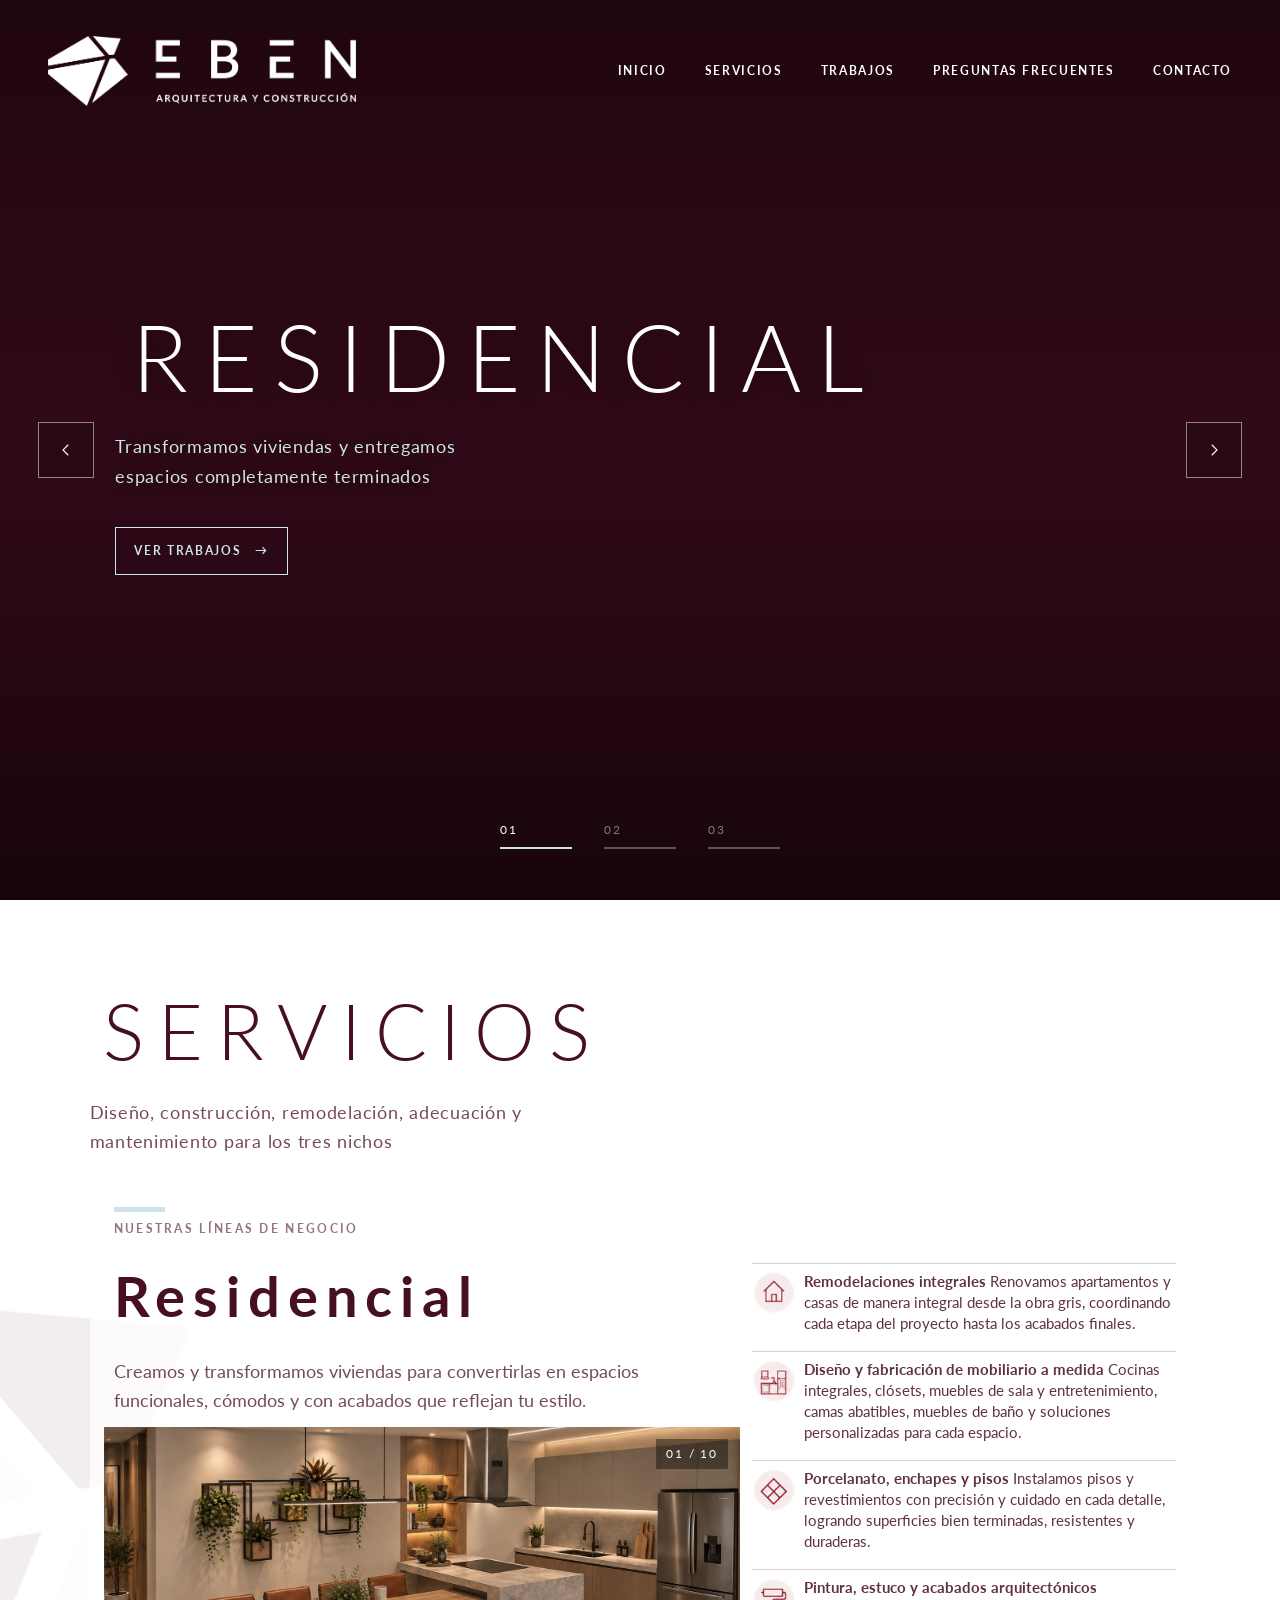
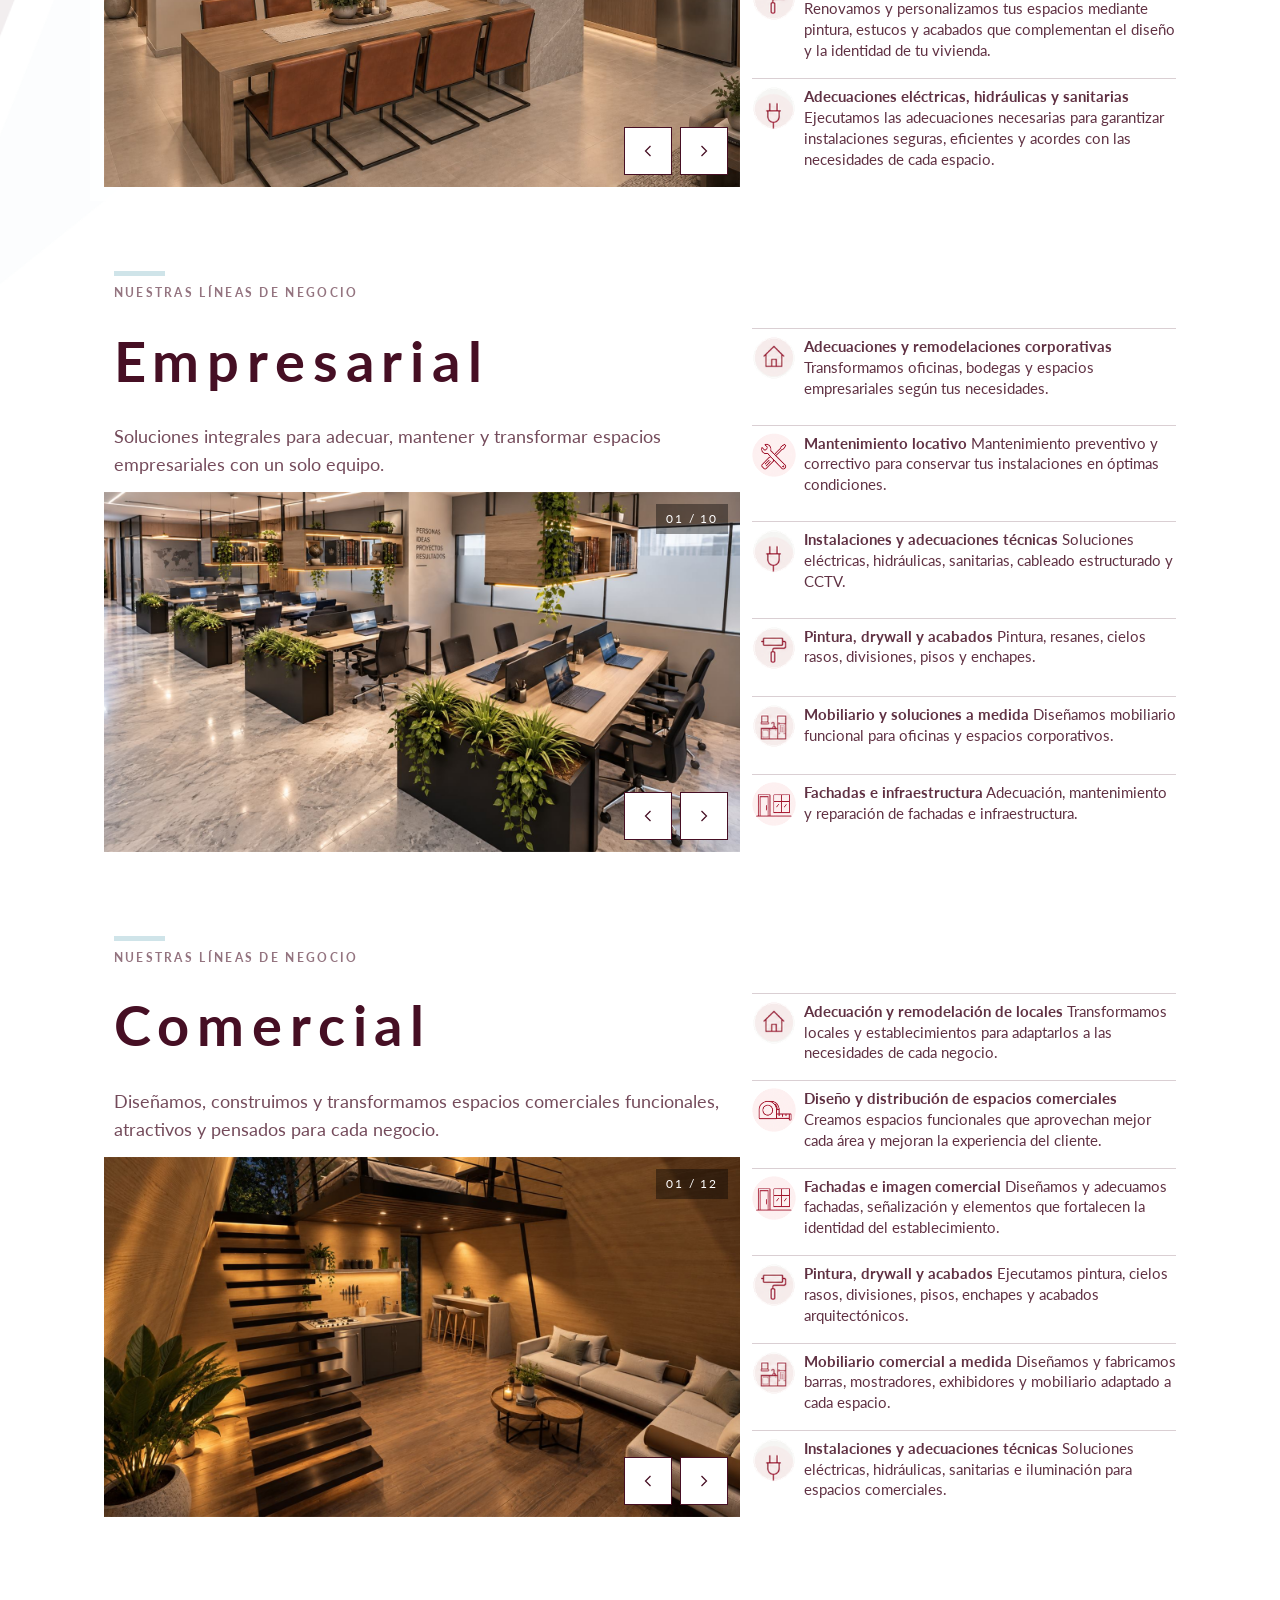
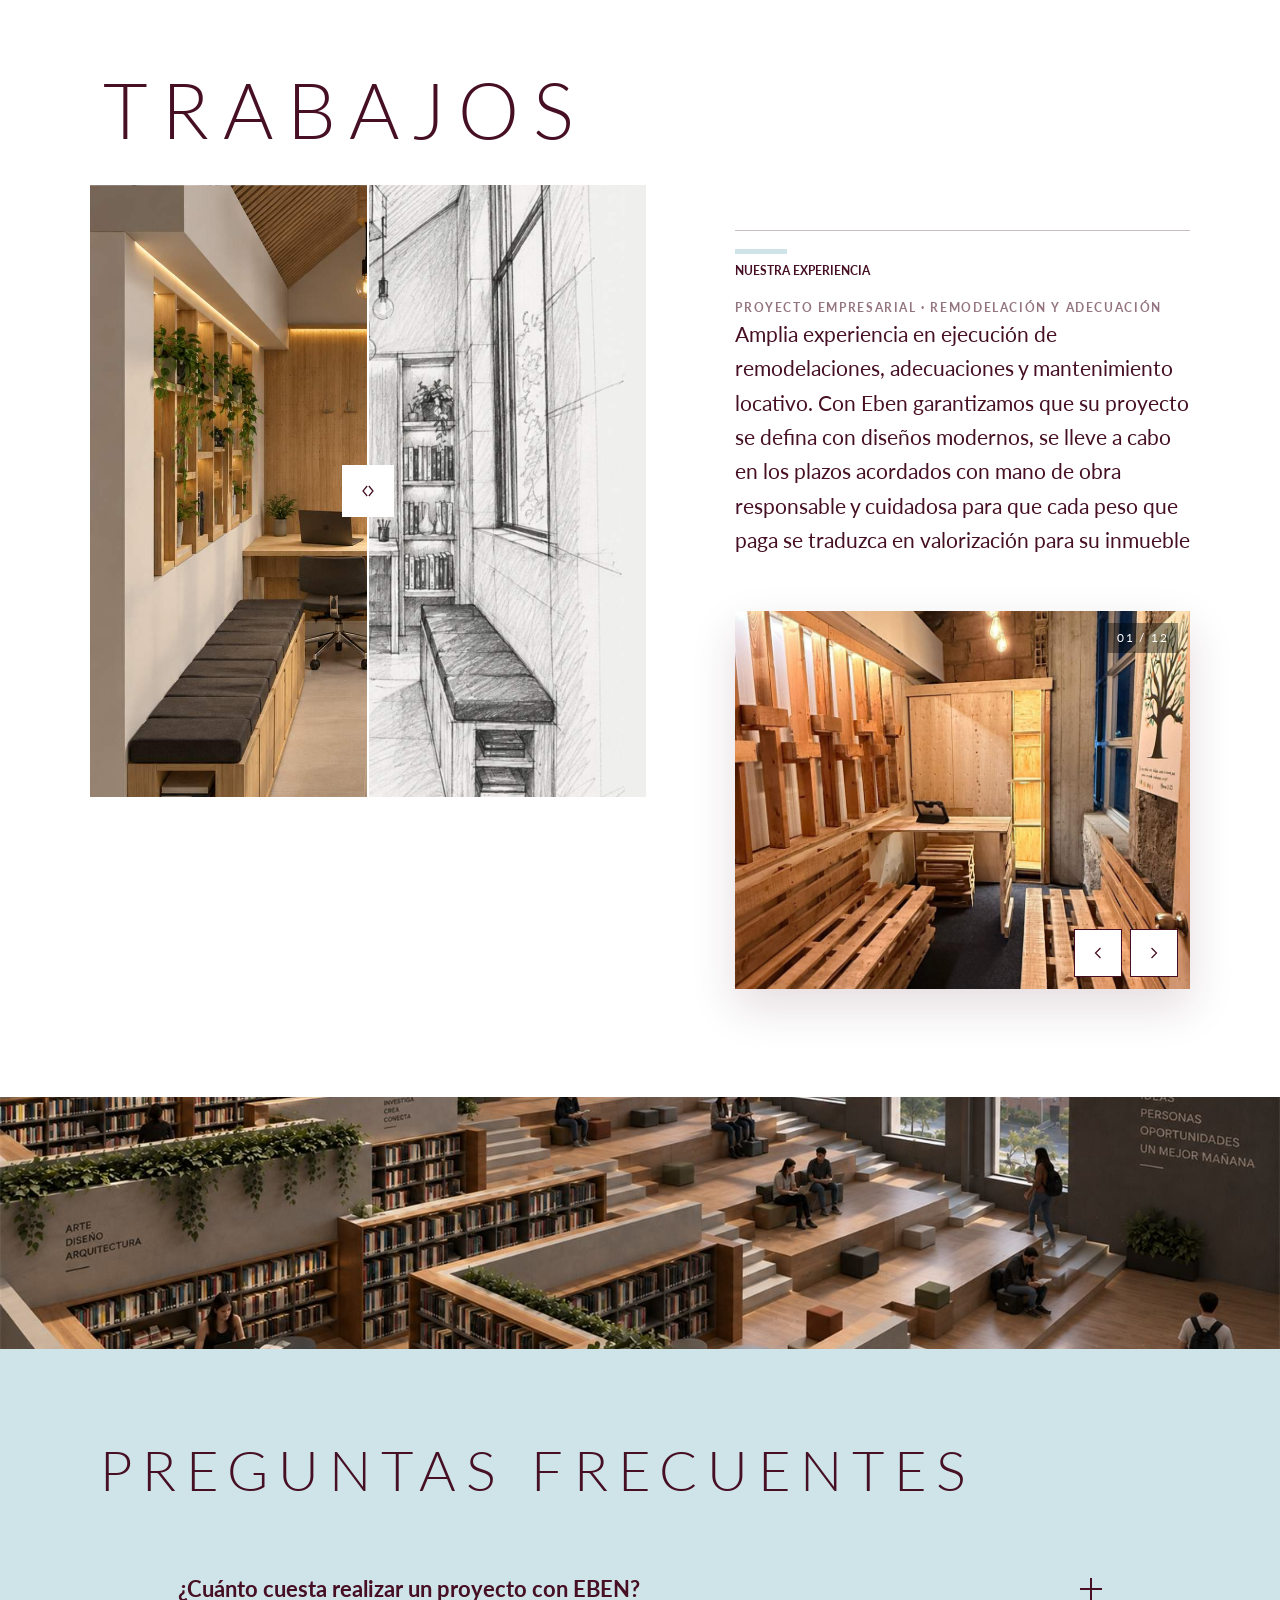
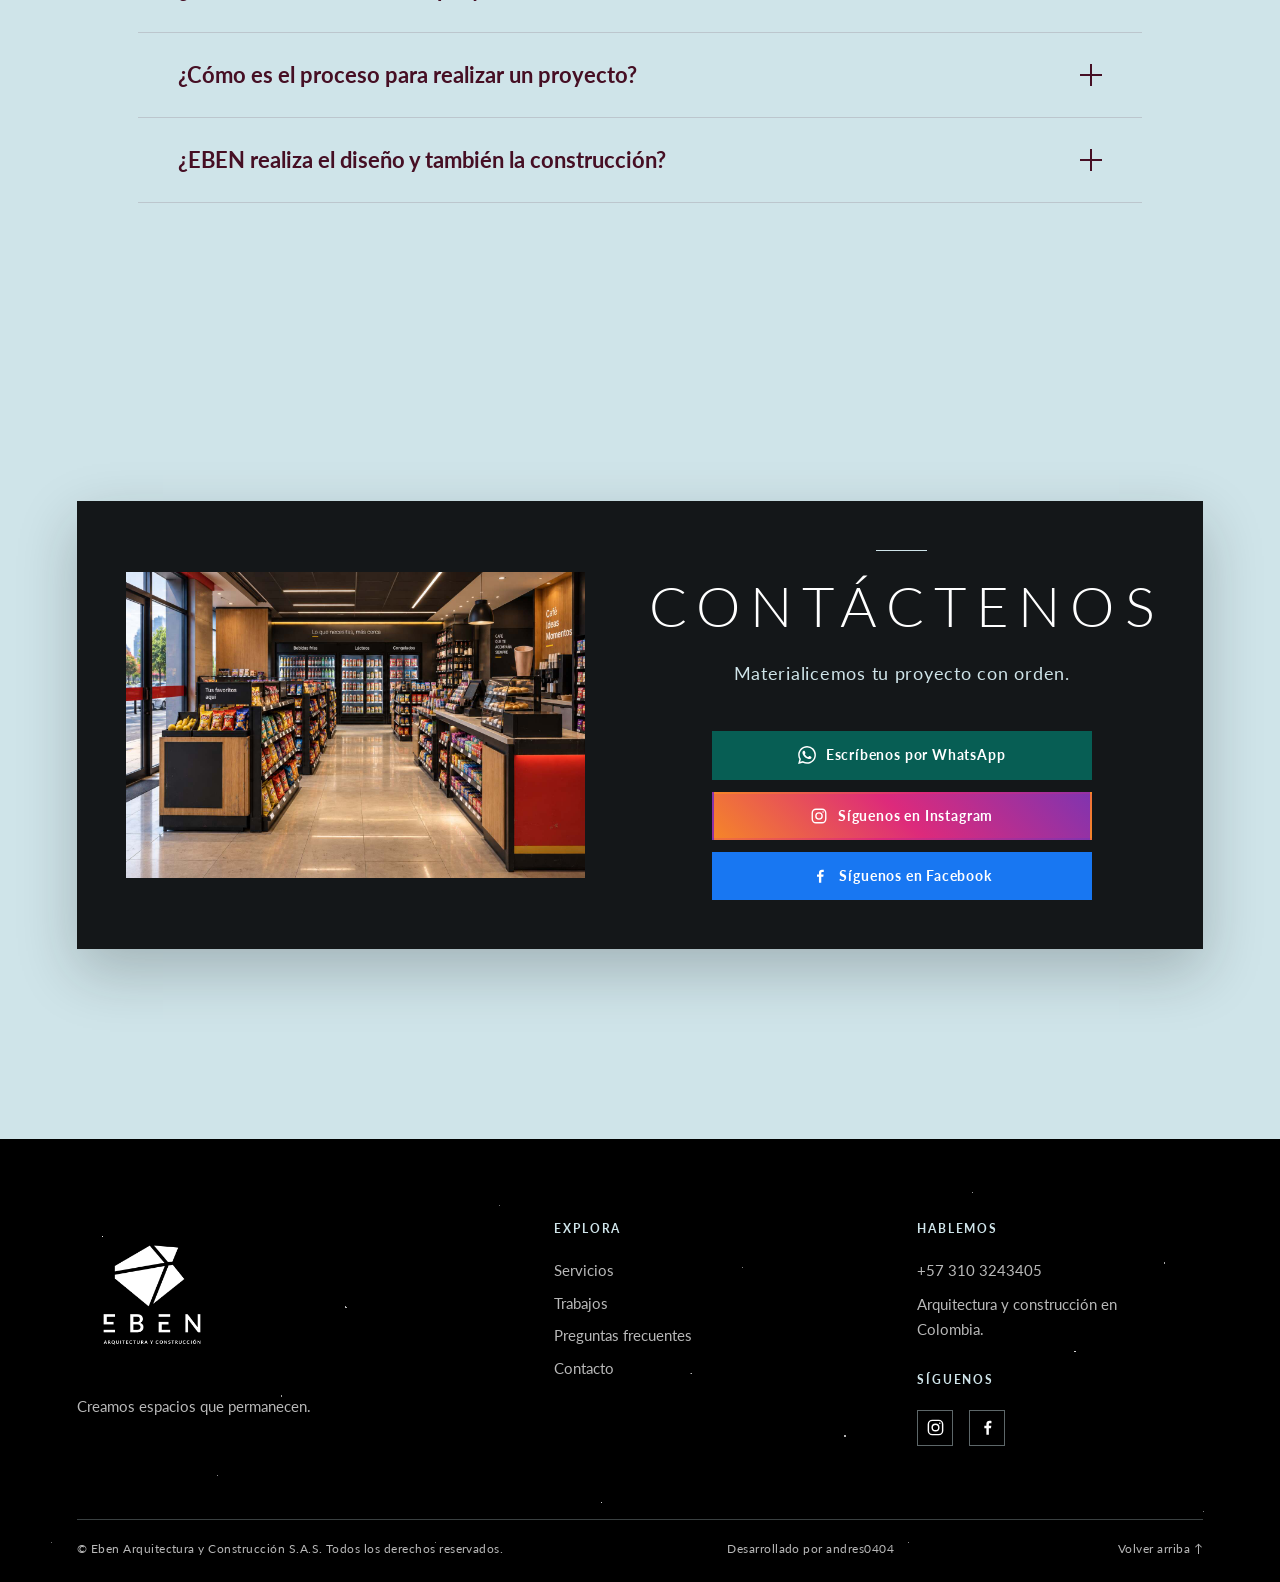
==== commit 5293145f: "Ajustes en diseño, texto y carrusel Trabajos" ====
--- a/app/index.html
+++ b/app/index.html
@@ -764,12 +764,6 @@
             <img class="photos__img" data-src="img/trabajos/10.jpeg" alt="Trabajo de Eben — foto 10 de 18" loading="lazy" decoding="async">
             <img class="photos__img" data-src="img/trabajos/11.jpeg" alt="Trabajo de Eben — foto 11 de 18" loading="lazy" decoding="async">
             <img class="photos__img" data-src="img/trabajos/12.jpeg" alt="Trabajo de Eben — foto 12 de 18" loading="lazy" decoding="async">
-            <img class="photos__img" data-src="img/trabajos/13.jpeg" alt="Trabajo de Eben — foto 13 de 18" loading="lazy" decoding="async">
-            <img class="photos__img" data-src="img/trabajos/14.jpeg" alt="Trabajo de Eben — foto 14 de 18" loading="lazy" decoding="async">
-            <img class="photos__img" data-src="img/trabajos/15.jpeg" alt="Trabajo de Eben — foto 15 de 18" loading="lazy" decoding="async">
-            <img class="photos__img" data-src="img/trabajos/16.jpeg" alt="Trabajo de Eben — foto 16 de 18" loading="lazy" decoding="async">
-            <img class="photos__img" data-src="img/trabajos/17.jpeg" alt="Trabajo de Eben — foto 17 de 18" loading="lazy" decoding="async">
-            <img class="photos__img" data-src="img/trabajos/18.jpeg" alt="Trabajo de Eben — foto 18 de 18" loading="lazy" decoding="async">
 
             <span class="photos__counter" aria-live="polite">01 / 18</span>
 
@@ -914,7 +908,7 @@
       </nav>
       <div class="site-footer__contact">
         <h2>Hablemos</h2>
-        <a href="https://wa.me/message/V4RNR4JTJ7QEE1?text=Hola%20Eben%2C%20quiero%20cotizar%20un%20proyecto." target="_blank" rel="noopener noreferrer">+57 318 660 9772</a>
+        <a href="https://wa.me/message/V4RNR4JTJ7QEE1?text=Hola%20Eben%2C%20quiero%20cotizar%20un%20proyecto." target="_blank" rel="noopener noreferrer">+57 310 3243405</a>
         <p>Arquitectura y construcción en Colombia.</p>
         <h2 class="site-footer__social-title">Síguenos</h2>
         <div class="site-footer__socials">
@@ -935,6 +929,7 @@
     </div>
     <div class="site-footer__bottom">
       <p>© Eben Arquitectura y Construcción S.A.S. Todos los derechos reservados.</p>
+      <a href="https://wa.me/3102841502" target="_blank" rel="noopener noreferrer">Desarrollado por andres0404</a>
       <a href="#inicio">Volver arriba ↑</a>
     </div>
   </footer>
--- a/app/css/styles.css
+++ b/app/css/styles.css
@@ -452,6 +452,7 @@
   grid-column: 1;
   grid-row: 4;
   min-height: 0;
+  align-self: start;
   overflow: hidden;
   background: var(--color-hielo);
 }
@@ -461,7 +462,7 @@
   inset: auto;
   z-index: 3;
   height: clamp(300px, 40vh, 440px);
-  background: url("../assets/diseño.png") center / cover;
+  background: url("../img/logos/transparente/simbolo_negro.png") center / cover;
 }
 
 .service__carousel .photos__img {
@@ -1341,7 +1342,7 @@
   margin: 0;
   border: 1px solid rgba(207, 228, 233, 0.45);
   color: var(--color-blanco) !important;
-  transition: border-color 200ms ease, color 200ms ease, transform 200ms ease;
+  transition: border-color 200ms ease, background-color 200ms ease, color 200ms ease, transform 200ms ease;
 }
 
 .site-footer__social:hover,
@@ -1349,6 +1350,20 @@
   border-color: var(--color-hielo);
   color: var(--color-hielo) !important;
   transform: translateY(-2px);
+}
+
+.site-footer__social[aria-label^="Instagram"]:hover,
+.site-footer__social[aria-label^="Instagram"]:focus-visible {
+  background: linear-gradient(45deg, #f09433 0%, #e6683c 25%, #dc2743 50%, #cc2366 75%, #bc1888 100%);
+  border-color: transparent;
+  color: var(--color-blanco) !important;
+}
+
+.site-footer__social[aria-label^="Facebook"]:hover,
+.site-footer__social[aria-label^="Facebook"]:focus-visible {
+  background: #1877f2;
+  border-color: #1877f2;
+  color: var(--color-blanco) !important;
 }
 
 .site-footer__social svg {
@@ -1440,6 +1455,101 @@
   }
 }
 
+/* ---------- Lightbox ---------- */
+
+body.has-lightbox {
+  overflow: hidden;
+}
+
+.lightbox {
+  position: fixed;
+  inset: 0;
+  z-index: 1000;
+  display: flex;
+  align-items: center;
+  justify-content: center;
+  padding: clamp(20px, 5vw, 72px);
+  background: rgba(0, 0, 0, 0.92);
+  cursor: zoom-out;
+  animation: lightbox-fade 200ms ease;
+}
+
+.lightbox[hidden] {
+  display: none;
+}
+
+.lightbox__img {
+  max-width: 100%;
+  max-height: 82vh;
+  object-fit: contain;
+  box-shadow: 0 24px 80px rgba(0, 0, 0, 0.55);
+}
+
+.lightbox__close {
+  position: absolute;
+  top: clamp(12px, 3vw, 24px);
+  right: clamp(12px, 3vw, 24px);
+  z-index: 2;
+  display: flex;
+  align-items: center;
+  justify-content: center;
+  width: 48px;
+  height: 48px;
+  color: var(--color-blanco);
+  background: rgba(255, 255, 255, 0.08);
+  transition: background 200ms ease;
+}
+
+.lightbox__close:hover {
+  background: rgba(255, 255, 255, 0.2);
+}
+
+.lightbox__nav {
+  position: absolute;
+  top: 50%;
+  z-index: 2;
+  display: flex;
+  align-items: center;
+  justify-content: center;
+  width: 52px;
+  height: 52px;
+  color: var(--color-blanco);
+  background: rgba(255, 255, 255, 0.08);
+  transform: translateY(-50%);
+  transition: background 200ms ease;
+}
+
+.lightbox__nav:hover {
+  background: rgba(255, 255, 255, 0.2);
+}
+
+.lightbox__nav--prev {
+  left: clamp(8px, 2vw, 24px);
+}
+
+.lightbox__nav--next {
+  right: clamp(8px, 2vw, 24px);
+}
+
+.lightbox__counter {
+  position: absolute;
+  bottom: clamp(16px, 4vh, 32px);
+  left: 50%;
+  transform: translateX(-50%);
+  font-size: 0.85rem;
+  letter-spacing: 0.18em;
+  color: rgba(255, 255, 255, 0.85);
+}
+
+@keyframes lightbox-fade {
+  from { opacity: 0; }
+  to { opacity: 1; }
+}
+
+.works__side .photos {
+  cursor: zoom-in;
+}
+
 /* ---------- Movimiento reducido ---------- */
 
 @media (prefers-reduced-motion: reduce) {
@@ -1476,4 +1586,8 @@
   .cta__whatsapp {
     transition: none;
   }
-}
+
+  .lightbox {
+    animation: none;
+  }
+}
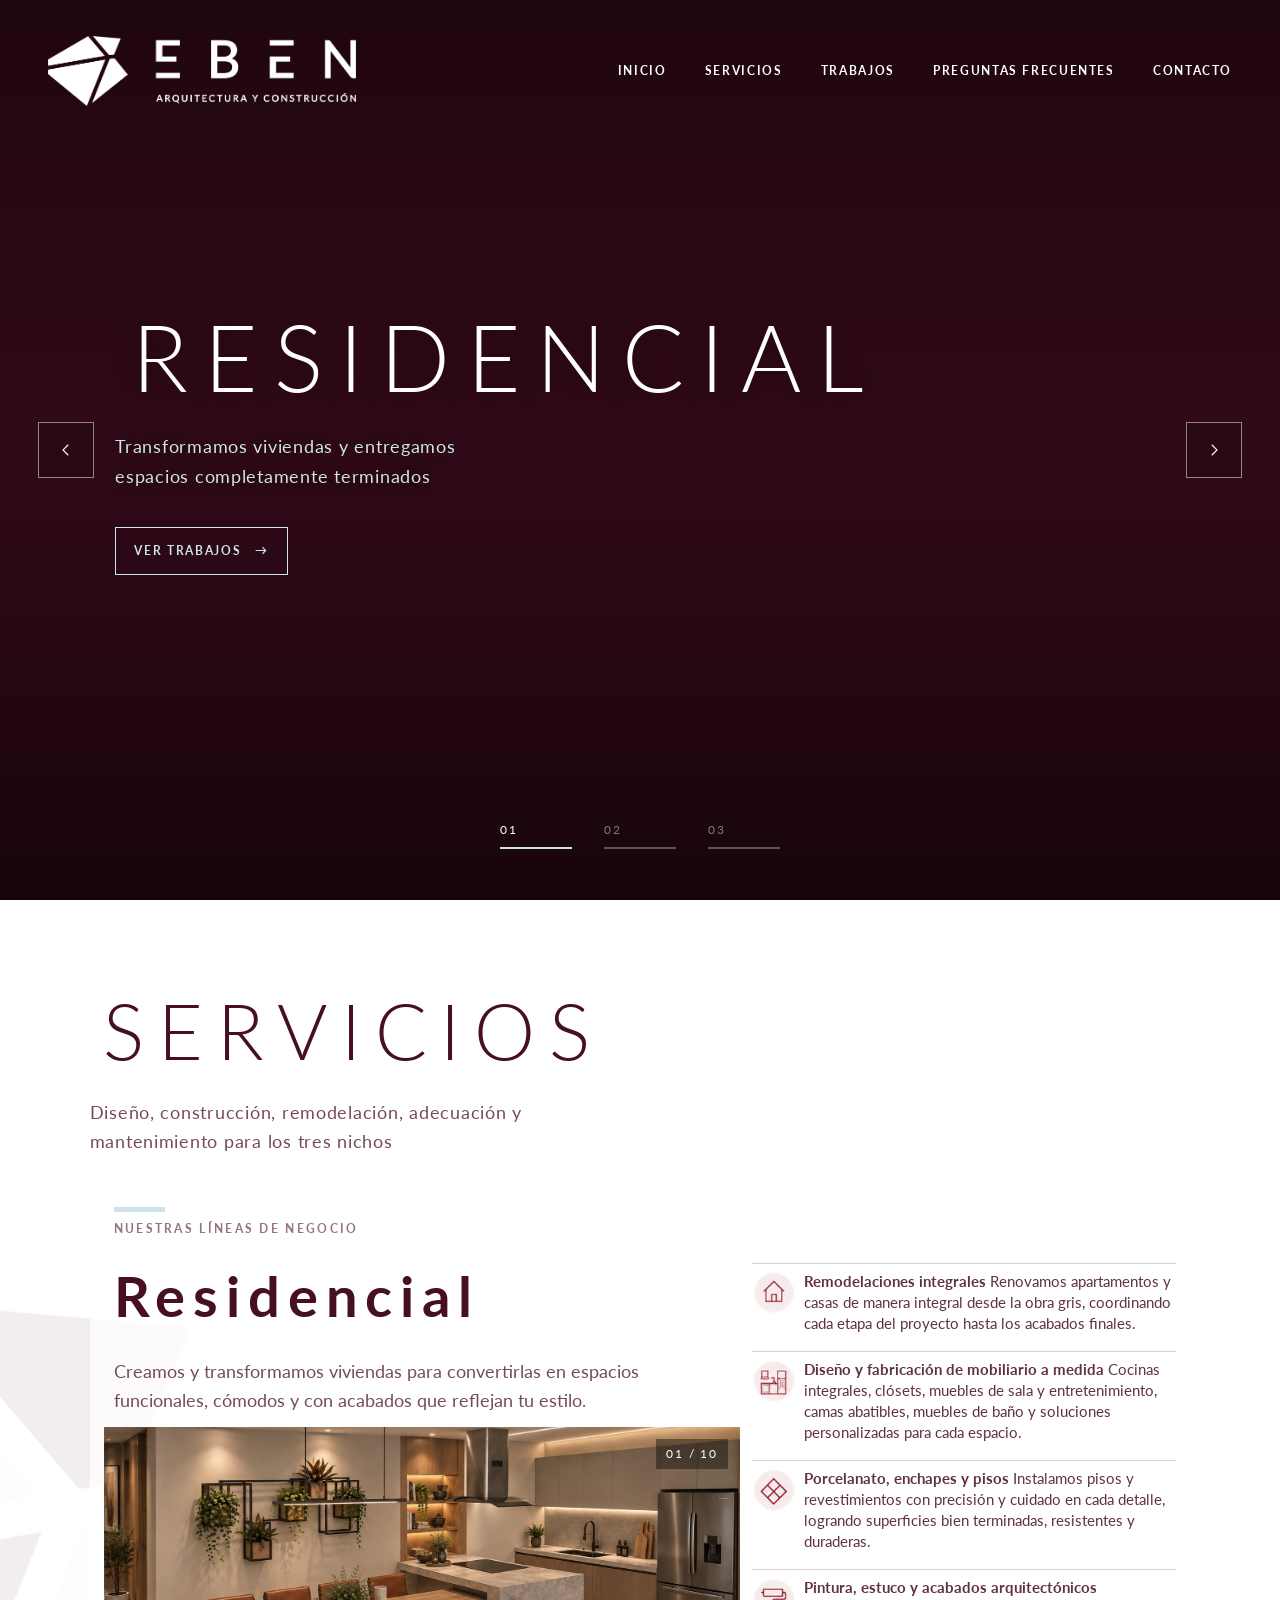
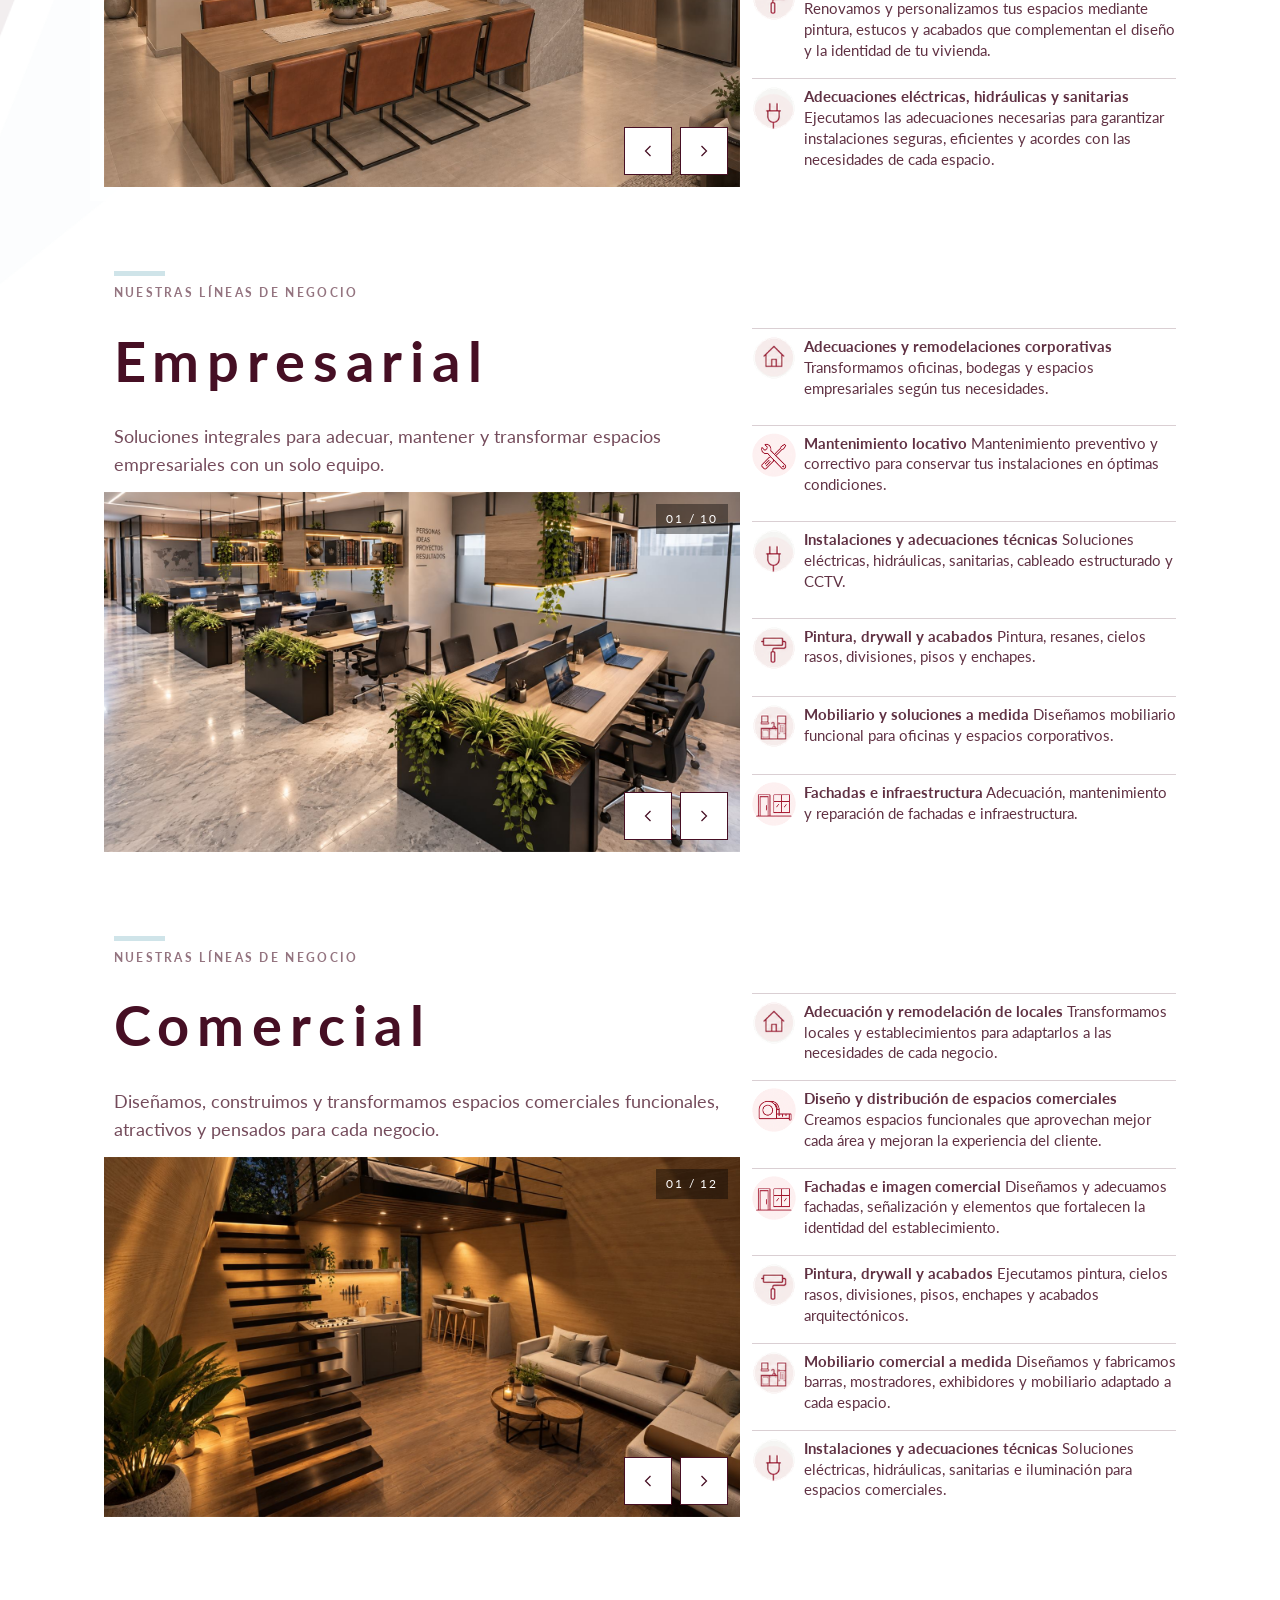
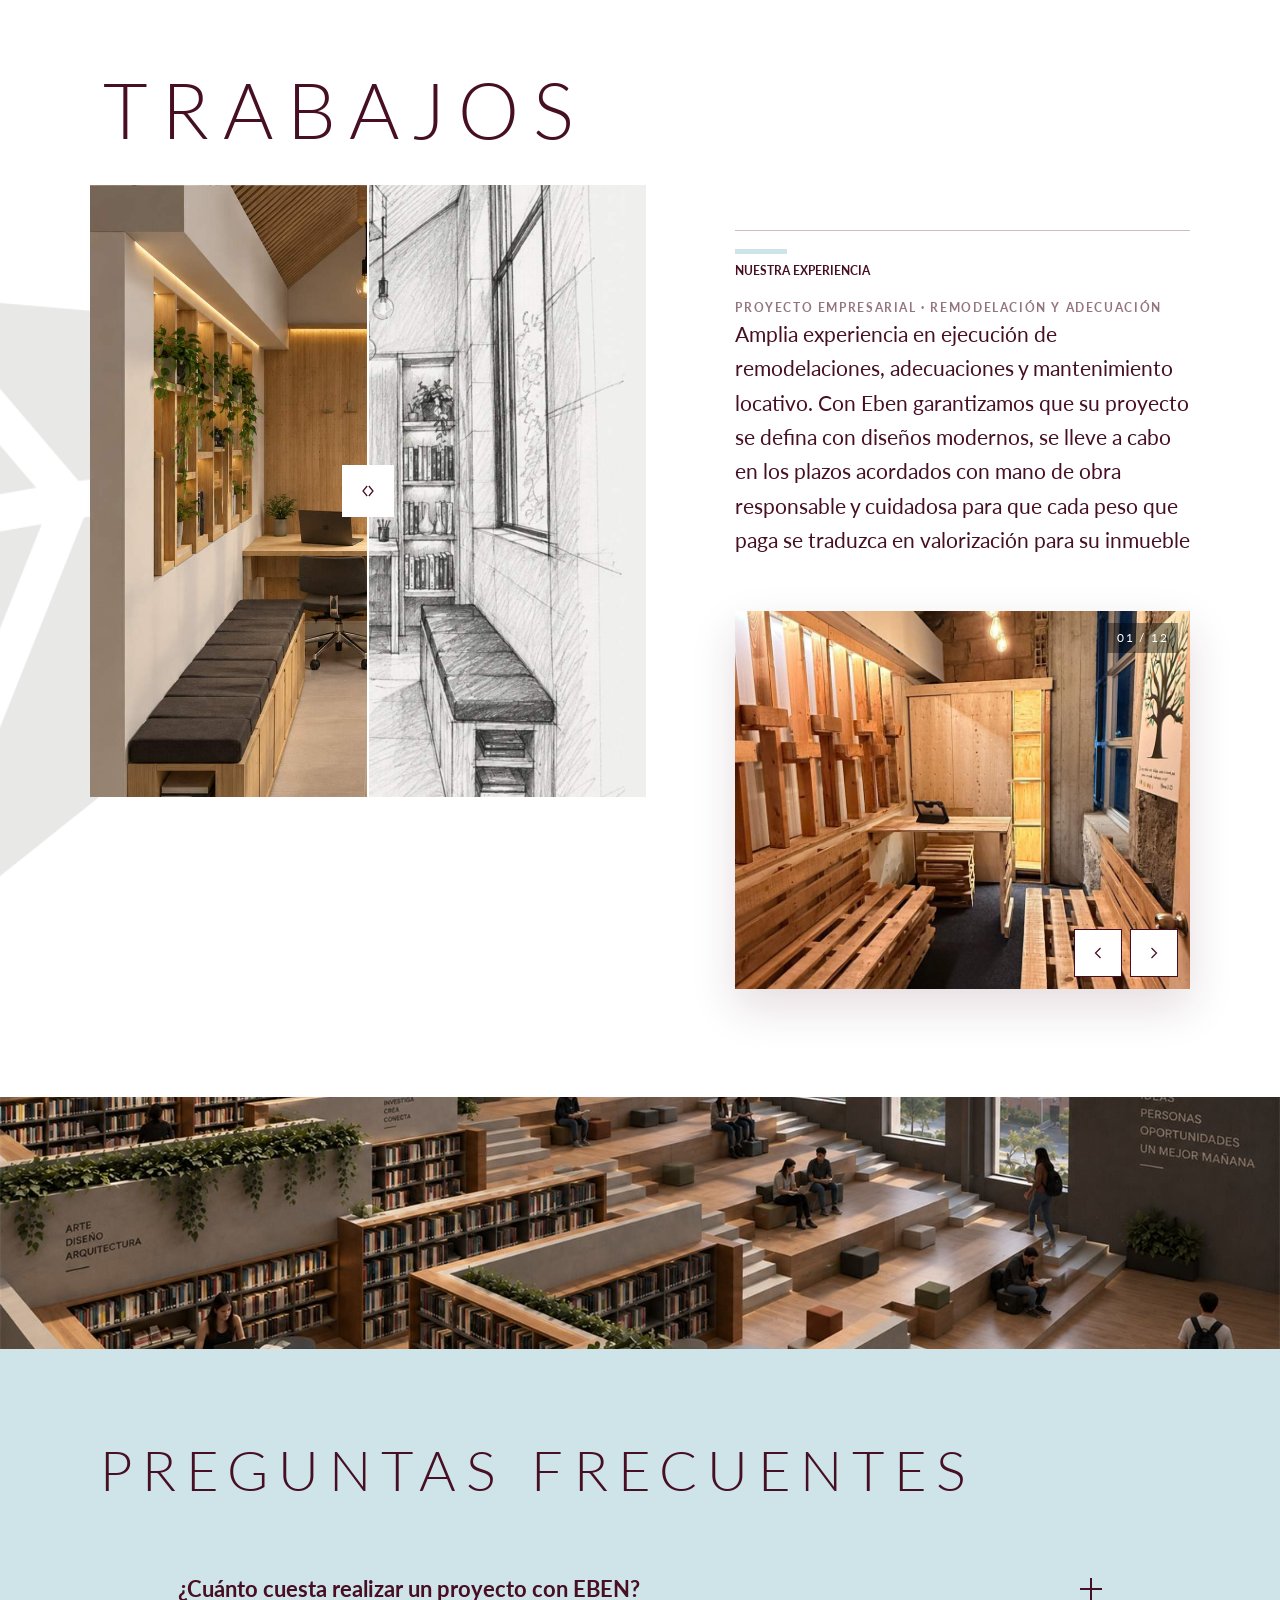
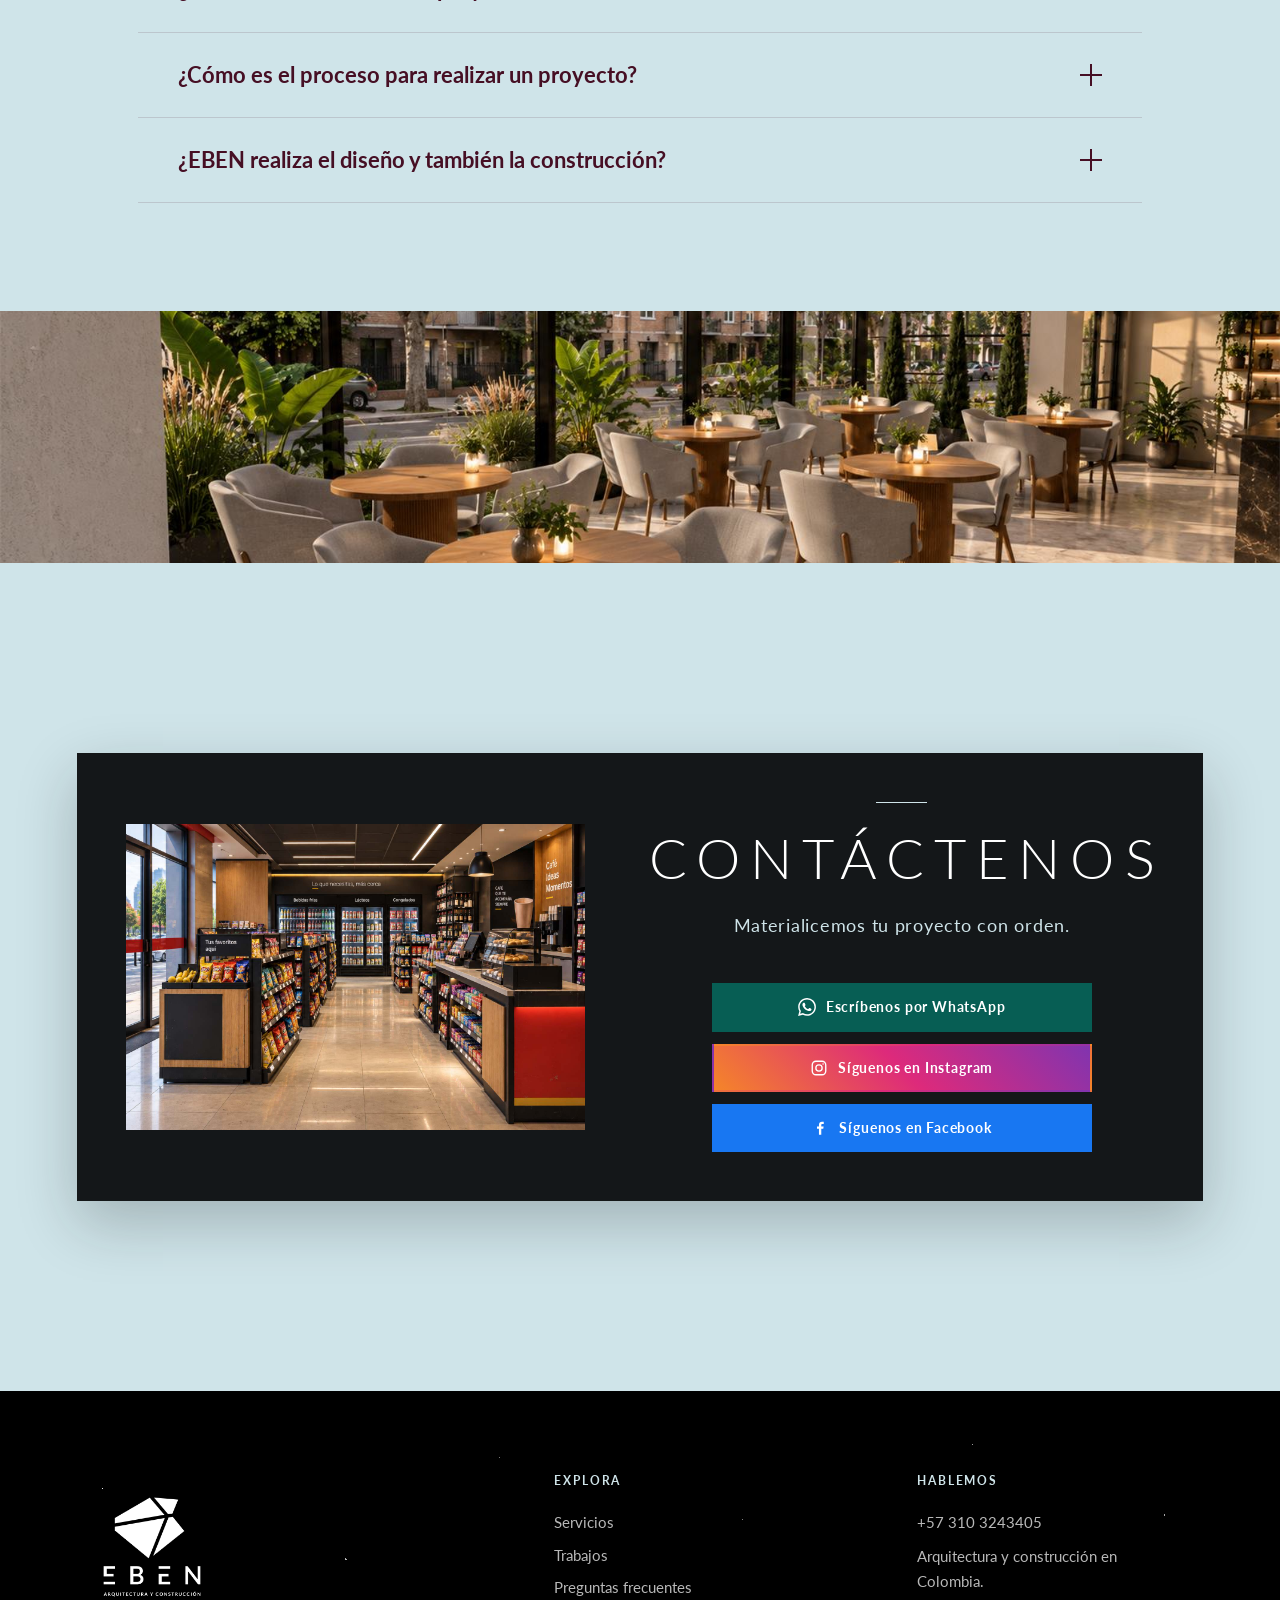
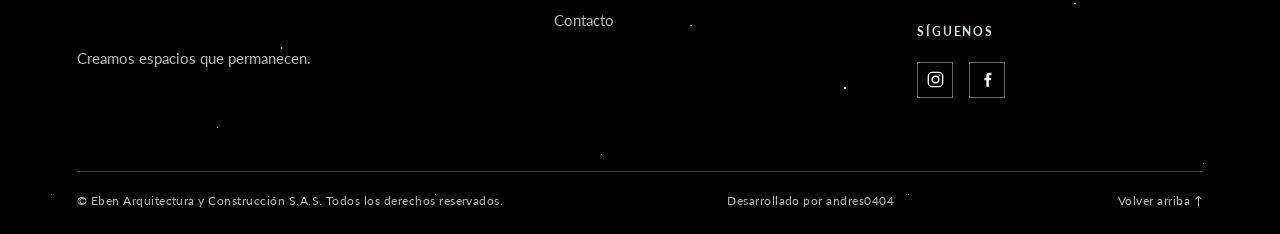
==== commit 82fac424: "Separar secciones FAC y contacto" ====
--- a/app/index.html
+++ b/app/index.html
@@ -111,7 +111,7 @@
       height: 100vh;
       margin-bottom: -100vh;
       transform: translateX(-60%);
-      background: url("../img/logos/transparente/simbolo_negro.png") no-repeat center / cover;
+      background: url("img/logos/transparente/simbolo_negro.png") no-repeat center / cover;
       opacity: 0.1;
       pointer-events: none;
     }
@@ -832,7 +832,11 @@
       </div>
     </section>
 
-        <section class="proto p4 p6" id="contacto" aria-labelledby="contacto-title" data-xray>
+    <div class="band" aria-hidden="true">
+      <img class="band__img" src="img/renders/optimized/Comercial/5.jpg" alt="" loading="lazy" decoding="async">
+    </div>
+
+    <section class="proto p4 p6" id="contacto" aria-labelledby="contacto-title" data-xray>
       <div class="p4__card p4__card--base">
         <div class="p4__grid">
           <div class="p4__media">
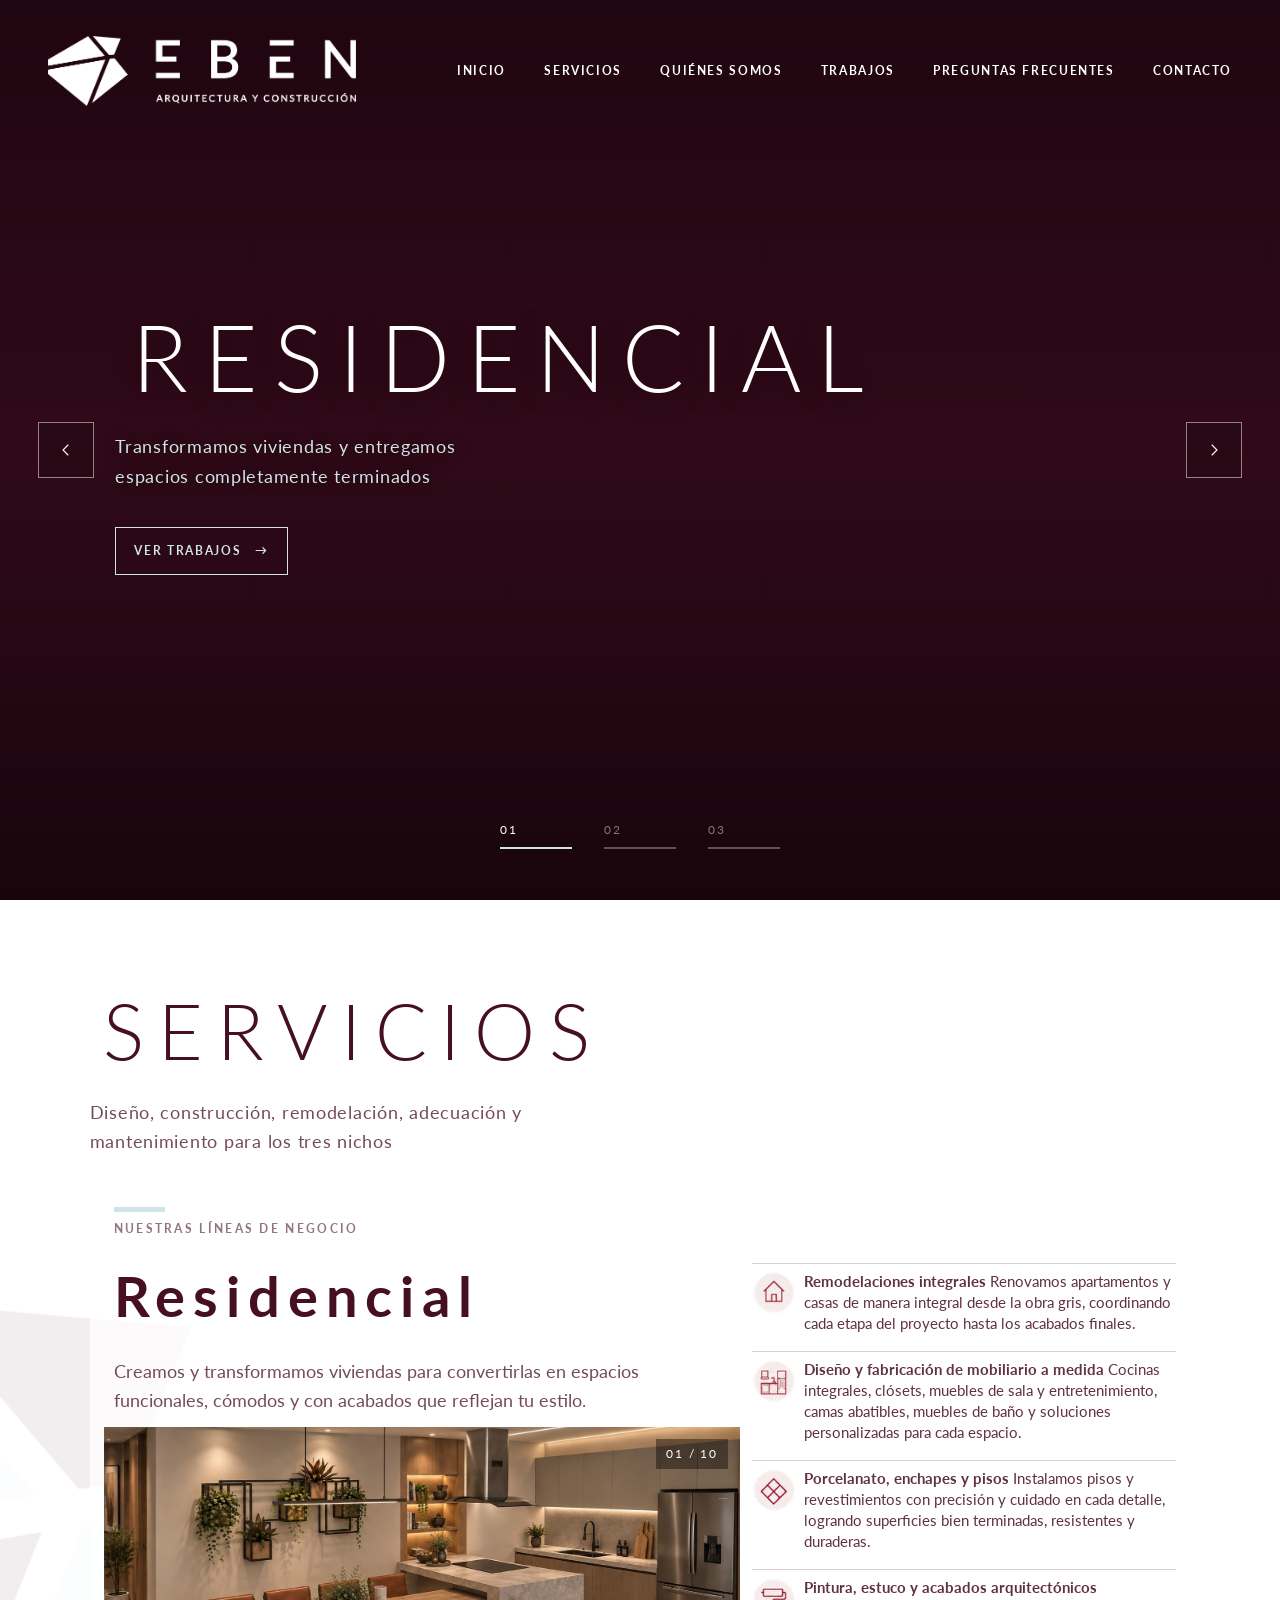
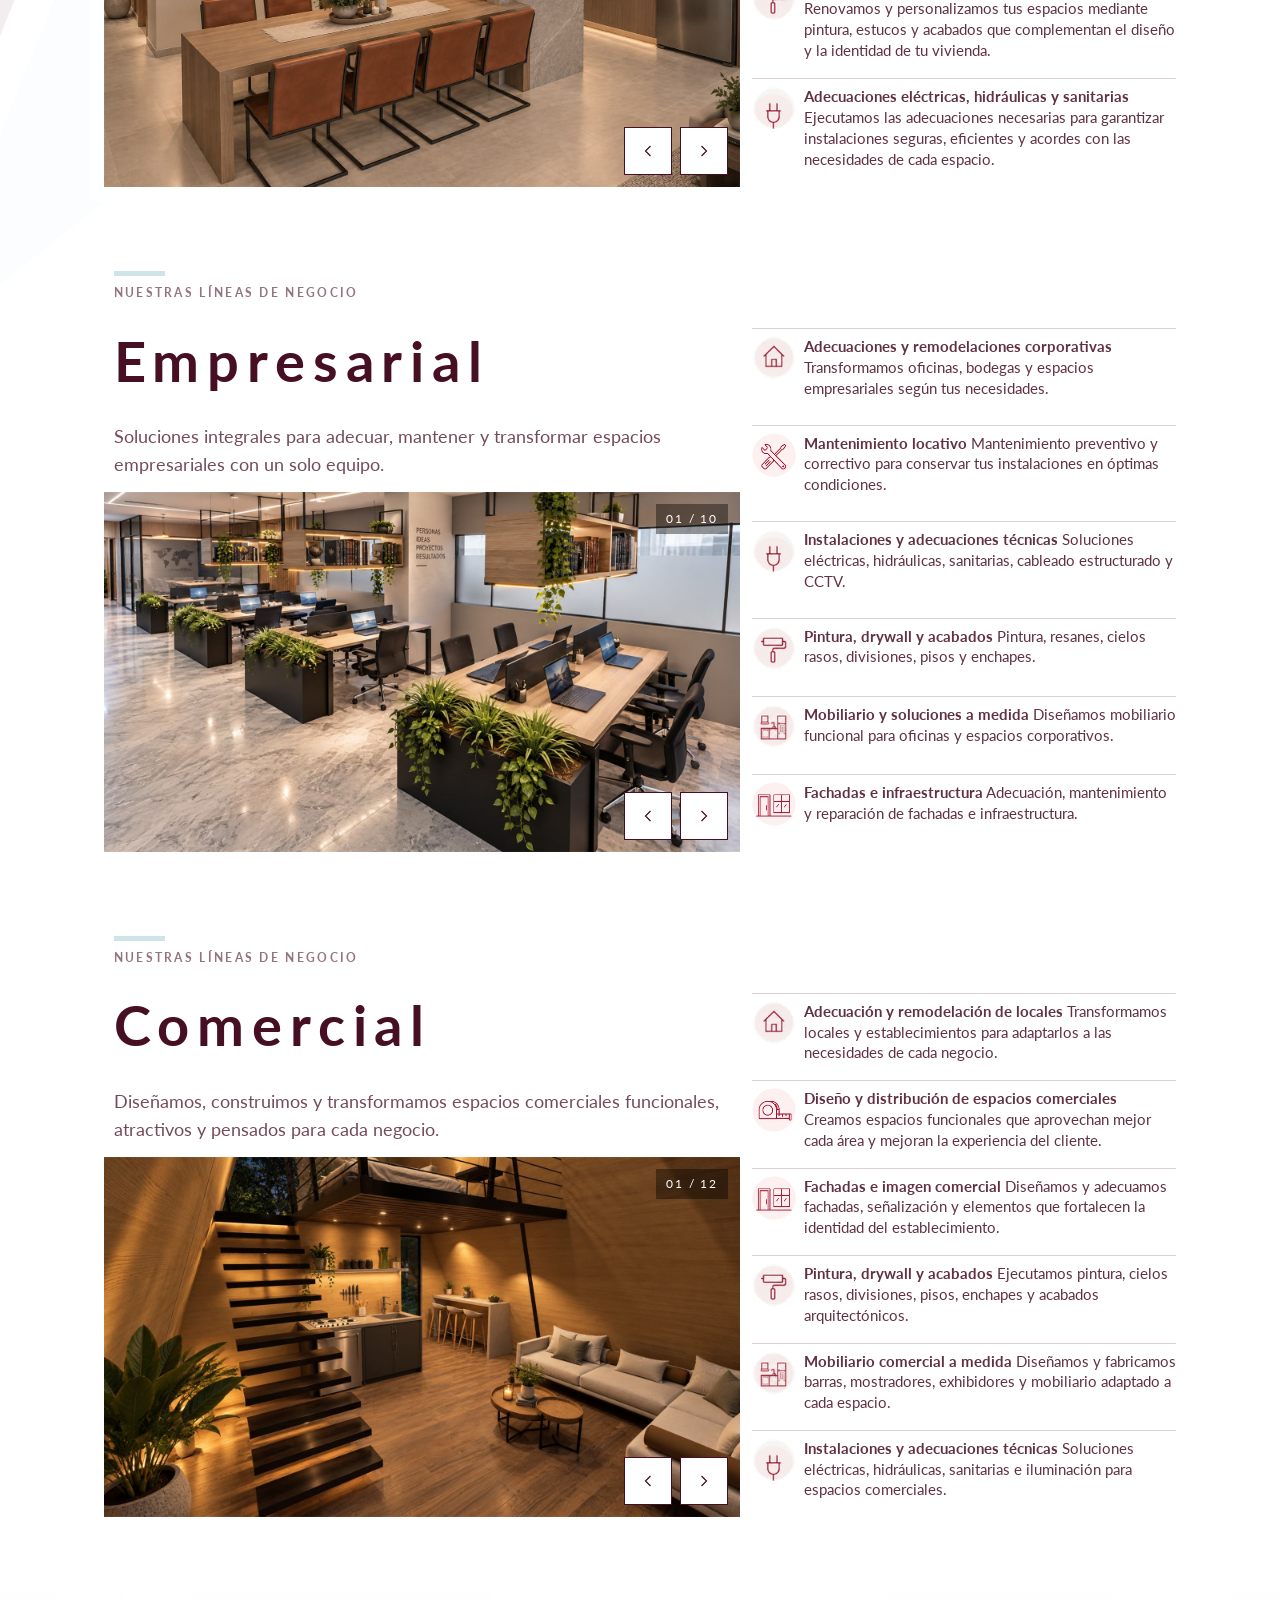
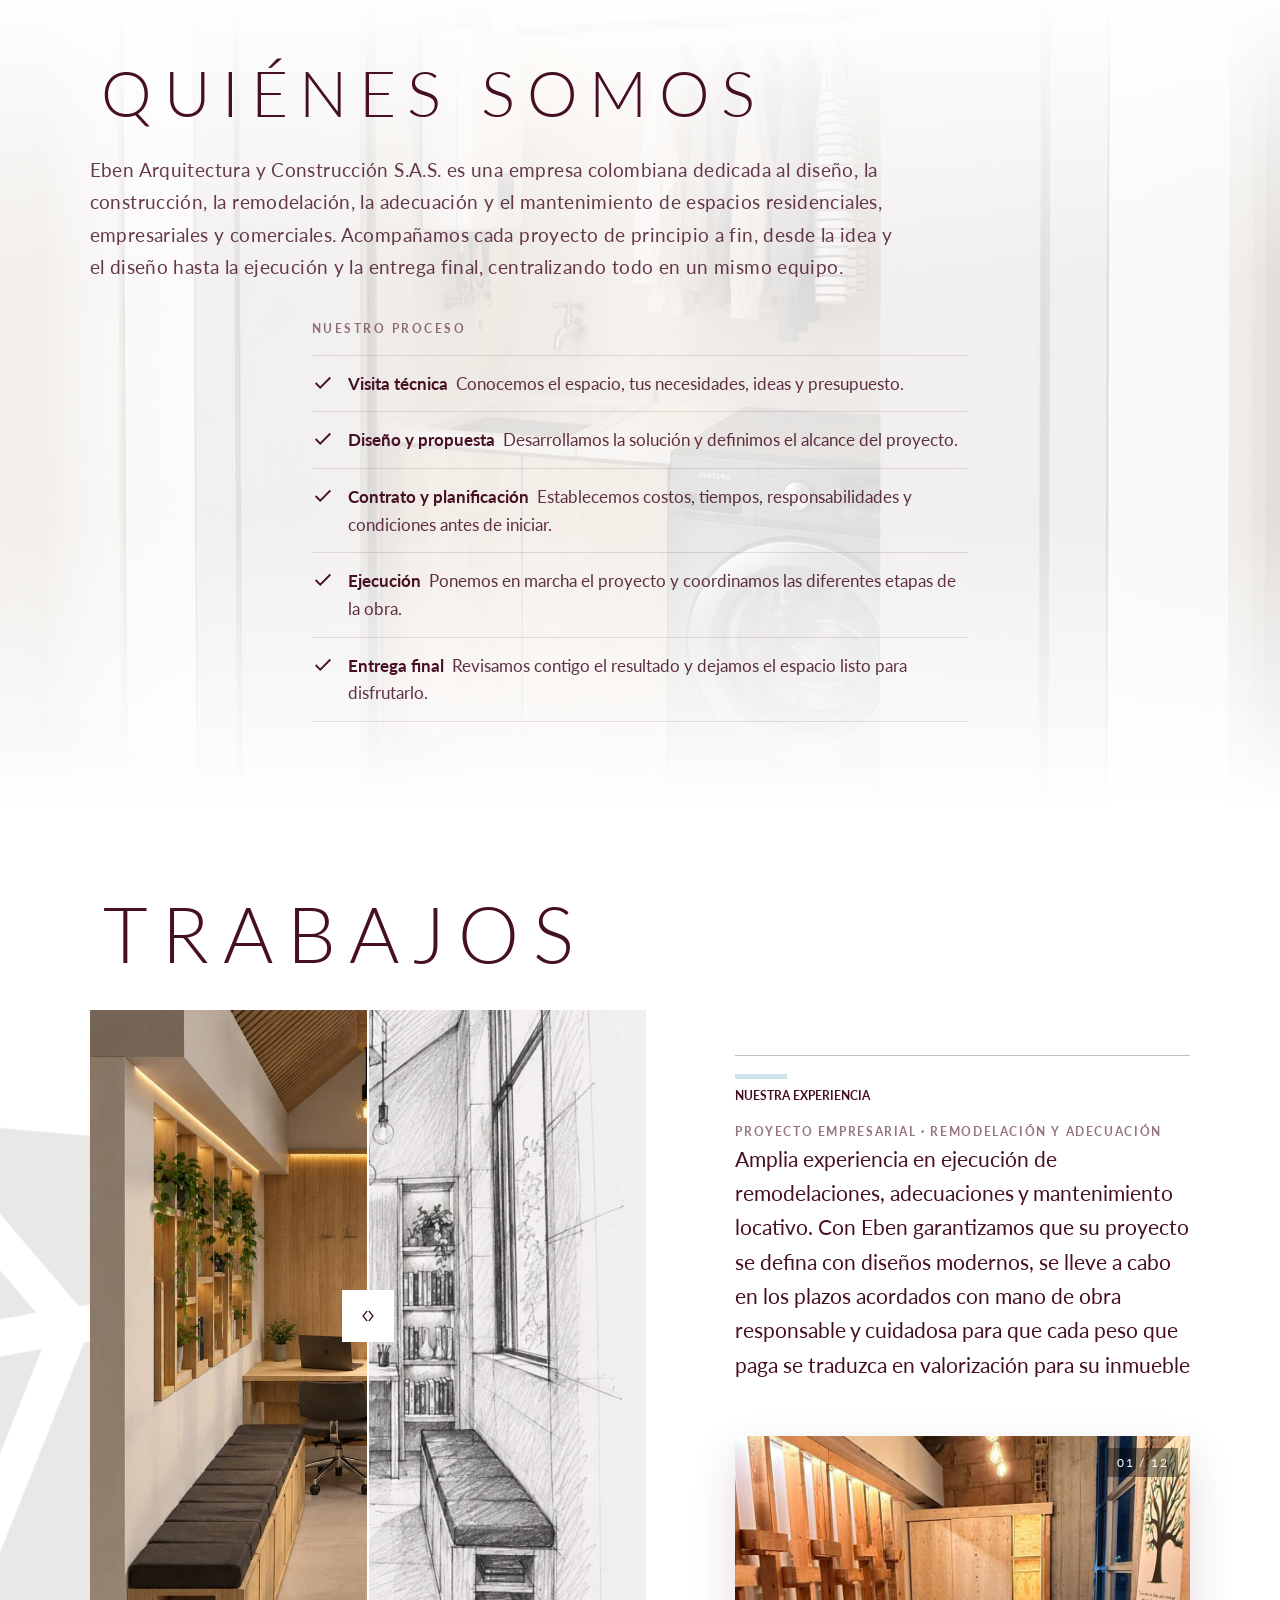
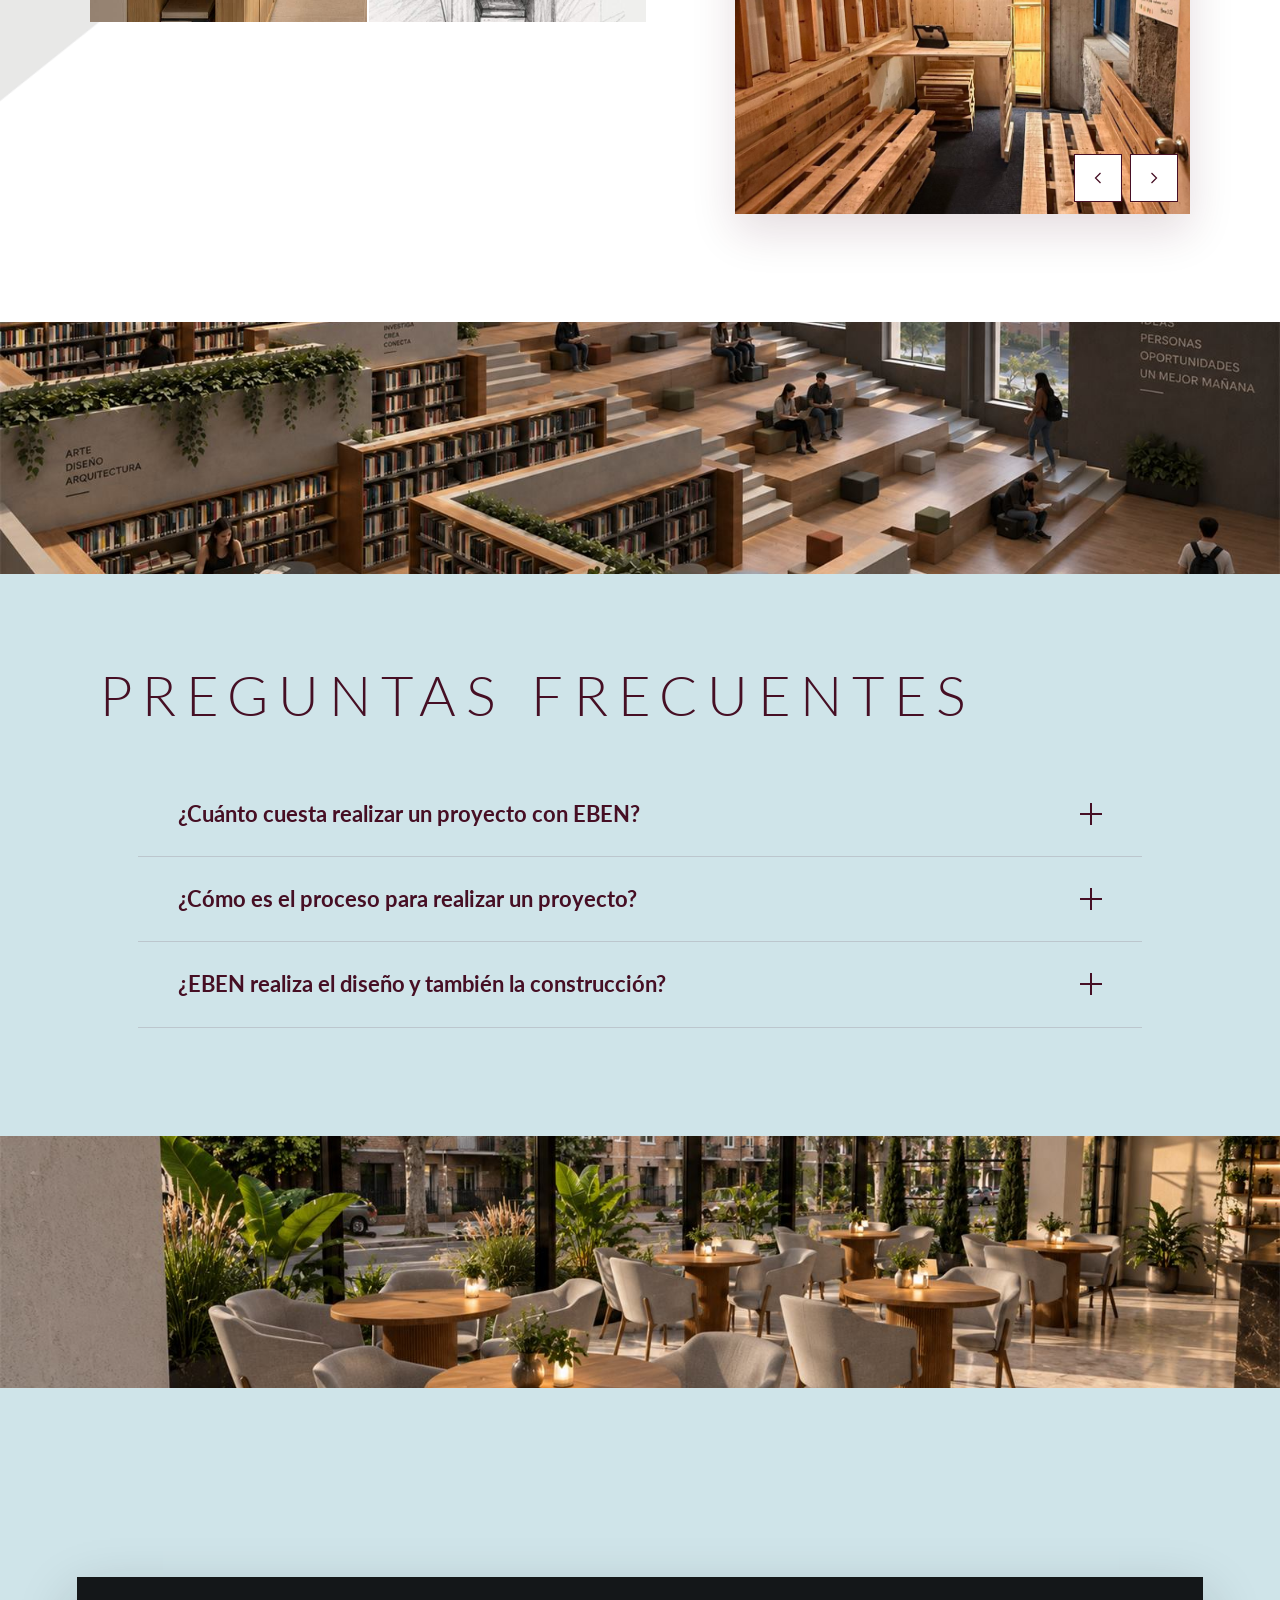
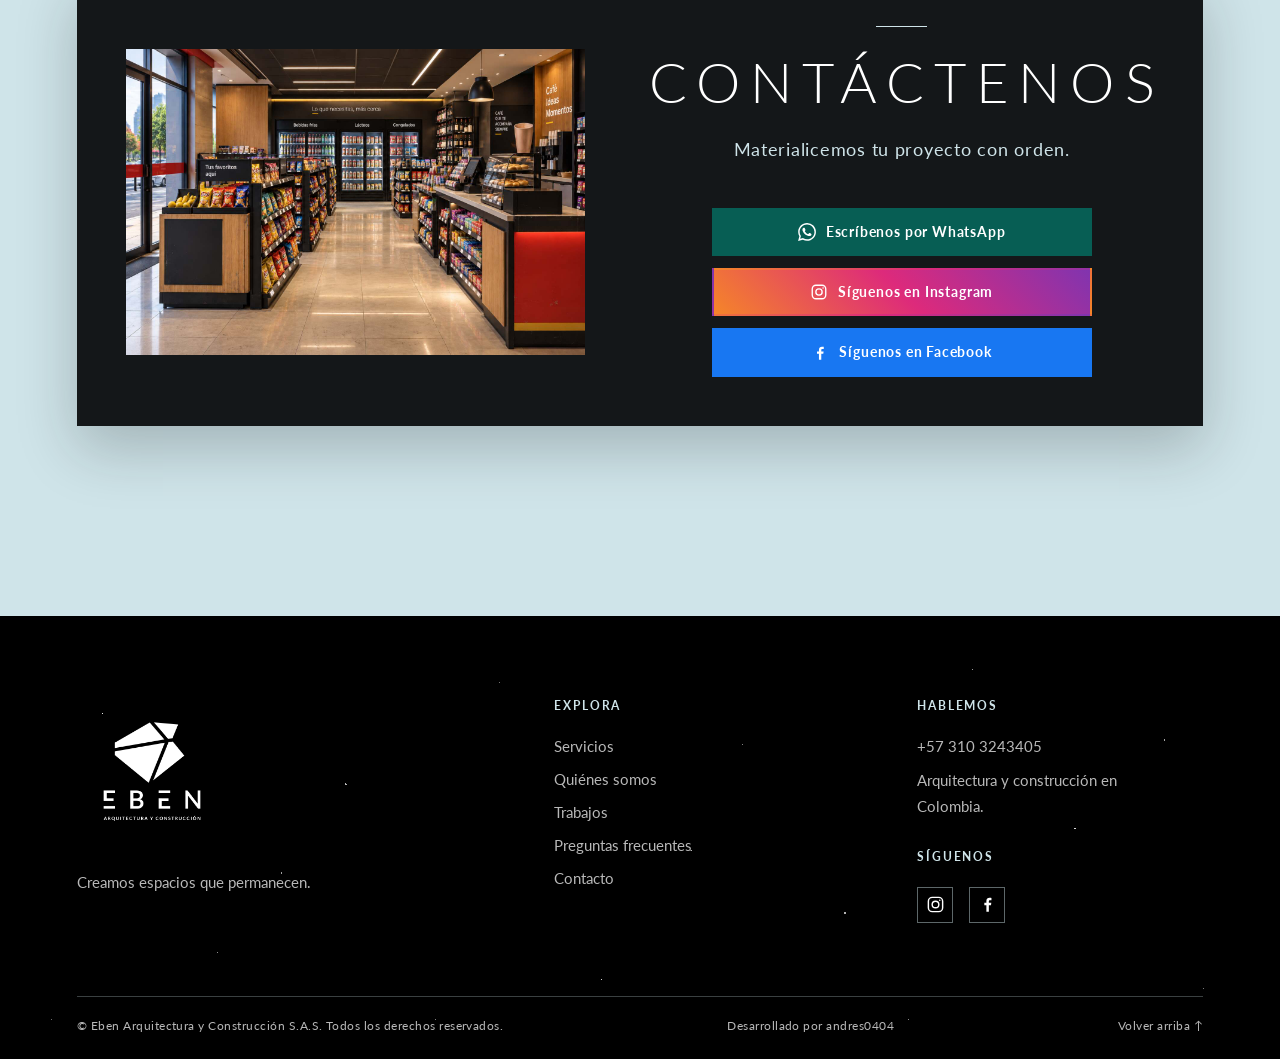
==== commit ffa2201e: "Agregar sección Quienes Somos" ====
--- a/app/index.html
+++ b/app/index.html
@@ -49,7 +49,8 @@
 
     .proposal-editorial .services__intro,
     .proposal-editorial .works__intro,
-    .proposal-editorial .faq__intro {
+    .proposal-editorial .faq__intro,
+    .proposal-editorial .about__intro {
       align-items: flex-start;
       max-width: 1280px;
       padding-right: clamp(24px, 7vw, 96px);
@@ -239,7 +240,8 @@
       .proposal-editorial .hero__content,
       .proposal-editorial .services__intro,
       .proposal-editorial .works__intro,
-      .proposal-editorial .faq__intro {
+      .proposal-editorial .faq__intro,
+      .proposal-editorial .about__intro {
         align-items: flex-start;
         padding-right: 24px;
         padding-left: 24px;
@@ -549,6 +551,7 @@
     <nav class="site-nav" id="site-nav-menu" aria-label="Navegación principal">
       <a href="#inicio">Inicio</a>
       <a href="#servicios">Servicios</a>
+      <a href="#quienes-somos">Quiénes somos</a>
       <a href="#trabajos">Trabajos</a>
       <a href="#preguntas">Preguntas frecuentes</a>
       <a href="#contacto">Contacto</a>
@@ -713,6 +716,39 @@
           </div>
         </div>
       </article>
+    </section>
+
+    <section class="about" id="quienes-somos" aria-labelledby="about-title">
+      <div class="about__intro">
+        <h2 class="about__title" id="about-title">Quiénes somos</h2>
+        <p class="about__text">Eben Arquitectura y Construcción S.A.S. es una empresa colombiana dedicada al diseño, la construcción, la remodelación, la adecuación y el mantenimiento de espacios residenciales, empresariales y comerciales. Acompañamos cada proyecto de principio a fin, desde la idea y el diseño hasta la ejecución y la entrega final, centralizando todo en un mismo equipo.</p>
+      </div>
+
+      <div class="about__process">
+        <h3 class="about__process-title">Nuestro proceso</h3>
+        <ul class="about__steps">
+          <li>
+            <svg class="about__check" viewBox="0 0 24 24" fill="none" stroke="currentColor" stroke-width="2" aria-hidden="true"><path d="M4 12l5 5 11-11"/></svg>
+            <span><strong>Visita técnica</strong> Conocemos el espacio, tus necesidades, ideas y presupuesto.</span>
+          </li>
+          <li>
+            <svg class="about__check" viewBox="0 0 24 24" fill="none" stroke="currentColor" stroke-width="2" aria-hidden="true"><path d="M4 12l5 5 11-11"/></svg>
+            <span><strong>Diseño y propuesta</strong> Desarrollamos la solución y definimos el alcance del proyecto.</span>
+          </li>
+          <li>
+            <svg class="about__check" viewBox="0 0 24 24" fill="none" stroke="currentColor" stroke-width="2" aria-hidden="true"><path d="M4 12l5 5 11-11"/></svg>
+            <span><strong>Contrato y planificación</strong> Establecemos costos, tiempos, responsabilidades y condiciones antes de iniciar.</span>
+          </li>
+          <li>
+            <svg class="about__check" viewBox="0 0 24 24" fill="none" stroke="currentColor" stroke-width="2" aria-hidden="true"><path d="M4 12l5 5 11-11"/></svg>
+            <span><strong>Ejecución</strong> Ponemos en marcha el proyecto y coordinamos las diferentes etapas de la obra.</span>
+          </li>
+          <li>
+            <svg class="about__check" viewBox="0 0 24 24" fill="none" stroke="currentColor" stroke-width="2" aria-hidden="true"><path d="M4 12l5 5 11-11"/></svg>
+            <span><strong>Entrega final</strong> Revisamos contigo el resultado y dejamos el espacio listo para disfrutarlo.</span>
+          </li>
+        </ul>
+      </div>
     </section>
 
     <section class="works" id="trabajos" aria-labelledby="works-title">
@@ -906,6 +942,7 @@
       <nav class="site-footer__nav" aria-label="Navegación del pie de página">
         <h2>Explora</h2>
         <a href="#servicios">Servicios</a>
+        <a href="#quienes-somos">Quiénes somos</a>
         <a href="#trabajos">Trabajos</a>
         <a href="#preguntas">Preguntas frecuentes</a>
         <a href="#contacto">Contacto</a>
--- a/app/css/styles.css
+++ b/app/css/styles.css
@@ -576,6 +576,117 @@
 
 .service__list span:last-child {
   min-width: 0;
+}
+
+/* ---------- Quiénes somos ---------- */
+
+.about {
+  position: relative;
+  isolation: isolate;
+  overflow: hidden;
+  background: var(--color-blanco);
+  color: var(--color-burdeos);
+  padding-bottom: clamp(64px, 10vh, 112px);
+}
+
+.about::before {
+  content: "";
+  position: absolute;
+  inset: 0;
+  z-index: -2;
+  background: url("../img/renders/optimized/Residencial/7.jpg") center / cover no-repeat;
+}
+
+.about::after {
+  content: "";
+  position: absolute;
+  inset: 0;
+  z-index: -1;
+  background: linear-gradient(
+    180deg,
+    var(--color-blanco) 0%,
+    rgba(255, 255, 255, 0.85) 35%,
+    rgba(255, 255, 255, 0.85) 65%,
+    var(--color-blanco) 100%
+  );
+}
+
+.about__intro {
+  max-width: 760px;
+  margin-inline: auto;
+  display: flex;
+  flex-direction: column;
+  align-items: center;
+  justify-content: center;
+  text-align: center;
+  padding: clamp(48px, 8vh, 88px) clamp(24px, 5vw, 32px) clamp(24px, 4vh, 40px);
+}
+
+.about__title {
+  font-size: clamp(2rem, 5vw, 4rem);
+  font-weight: 300;
+  line-height: 1.05;
+  letter-spacing: 0.18em;
+  text-indent: 0.18em;
+  text-transform: uppercase;
+  color: var(--color-burdeos);
+}
+
+.about__text {
+  margin-top: clamp(16px, 3vh, 28px);
+  max-width: 74ch;
+  font-size: clamp(1rem, 1.6vw, 1.2rem);
+  font-weight: 400;
+  line-height: 1.7;
+  letter-spacing: 0.02em;
+  color: rgba(70, 15, 36, 0.82);
+}
+
+.about__process {
+  max-width: 720px;
+  margin: 0 auto;
+  padding: 0 clamp(24px, 5vw, 32px);
+}
+
+.about__process-title {
+  margin-bottom: clamp(8px, 2vh, 16px);
+  font-size: 0.78rem;
+  font-weight: 700;
+  letter-spacing: 0.2em;
+  text-transform: uppercase;
+  color: rgba(70, 15, 36, 0.58);
+}
+
+.about__steps {
+  list-style: none;
+}
+
+.about__steps li {
+  display: flex;
+  align-items: flex-start;
+  gap: 14px;
+  padding: 14px 0;
+  border-top: 1px solid rgba(70, 15, 36, 0.12);
+  font-size: clamp(0.98rem, 1.4vw, 1.08rem);
+  line-height: 1.6;
+  color: rgba(70, 15, 36, 0.86);
+}
+
+.about__steps li:last-child {
+  border-bottom: 1px solid rgba(70, 15, 36, 0.12);
+}
+
+.about__steps strong {
+  margin-right: 4px;
+  color: var(--color-burdeos);
+}
+
+.about__check {
+  flex: none;
+  width: 22px;
+  height: 22px;
+  margin-top: 2px;
+  color: var(--color-burdeos);
 }
 
 /* ---------- Trabajos ---------- */
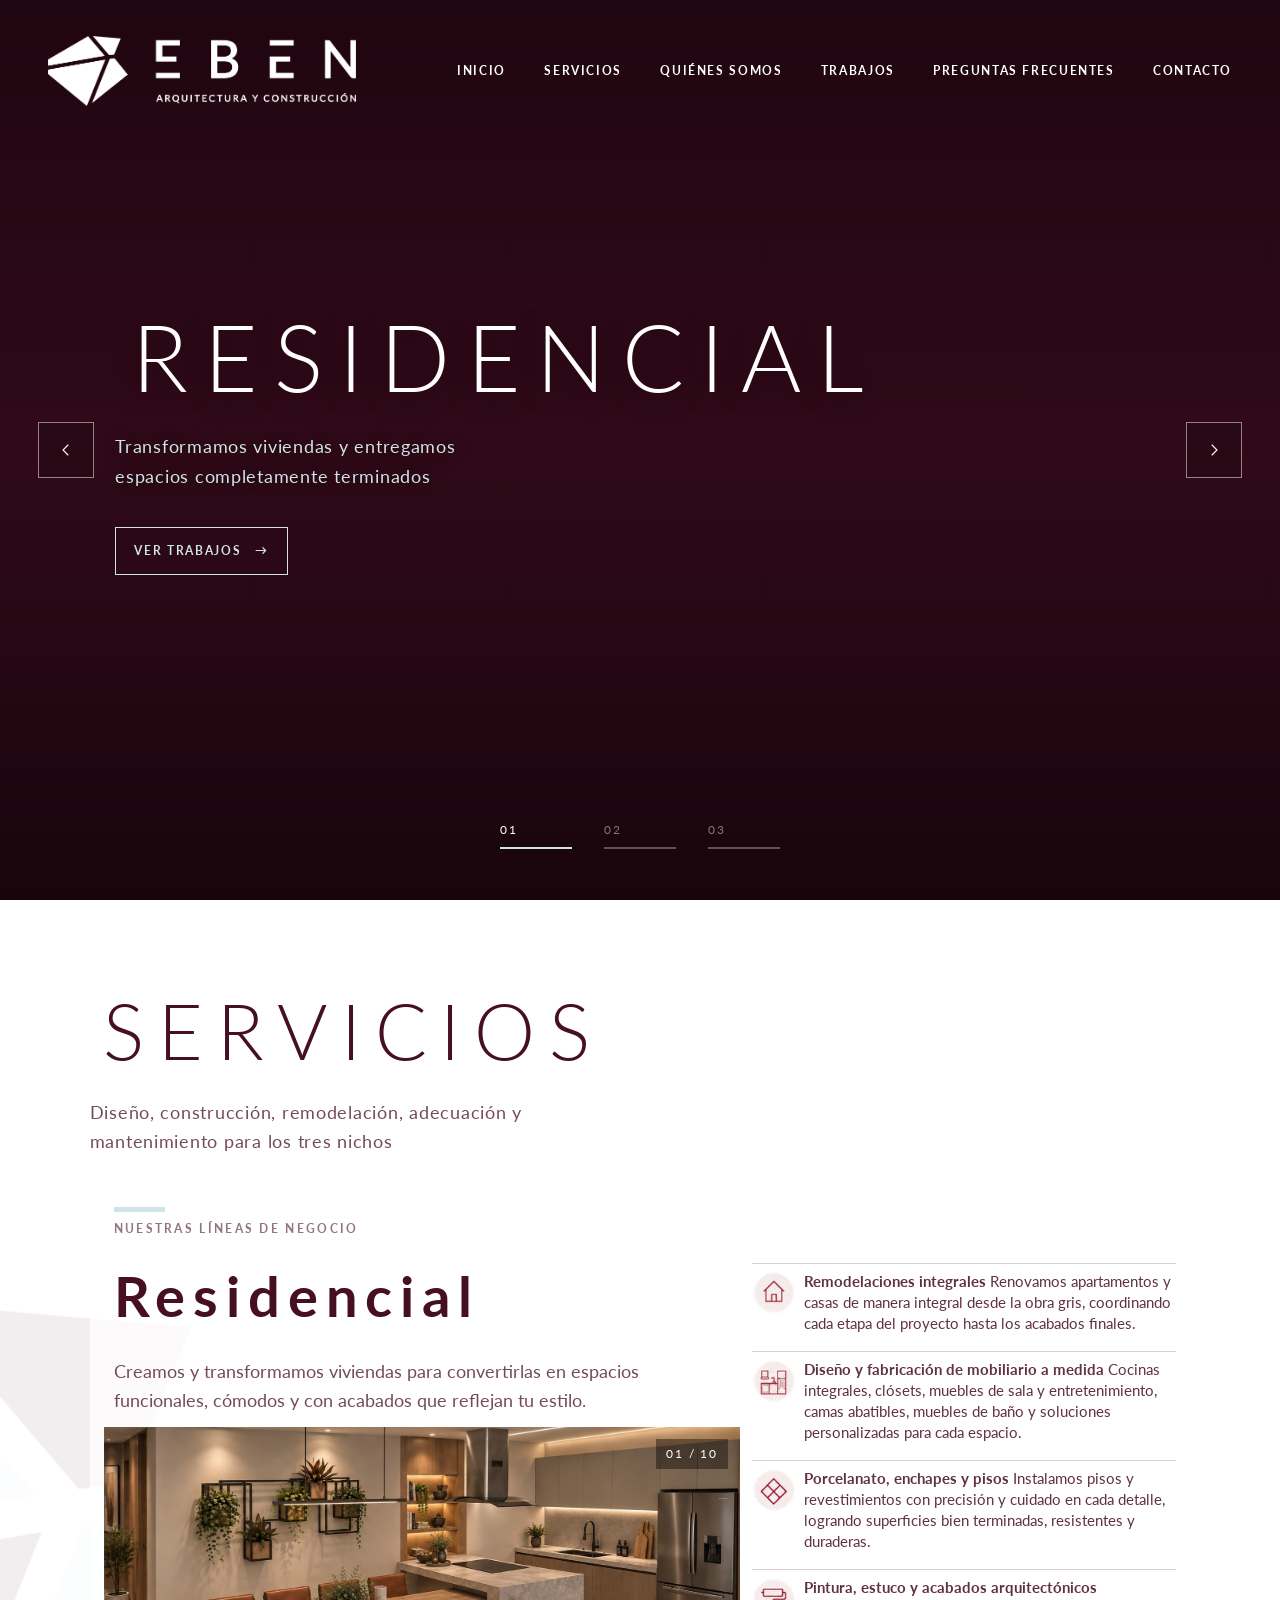
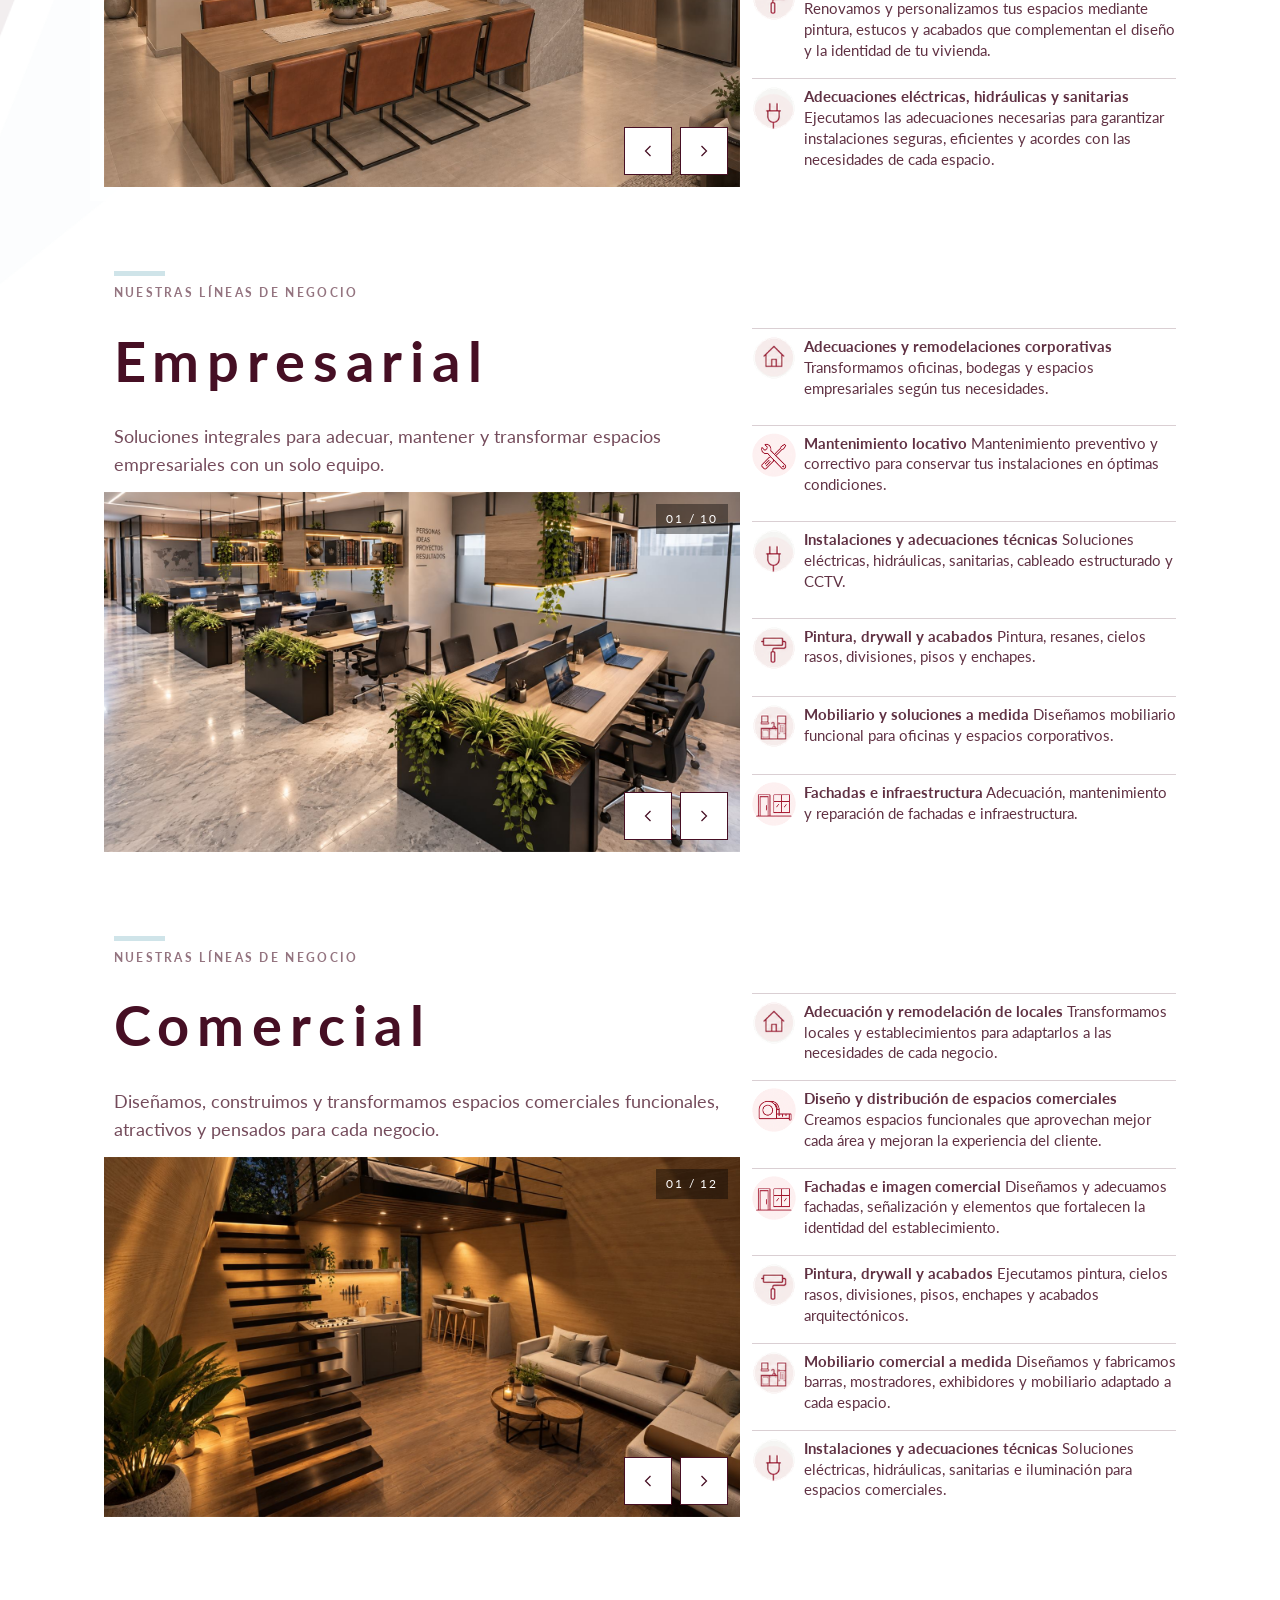
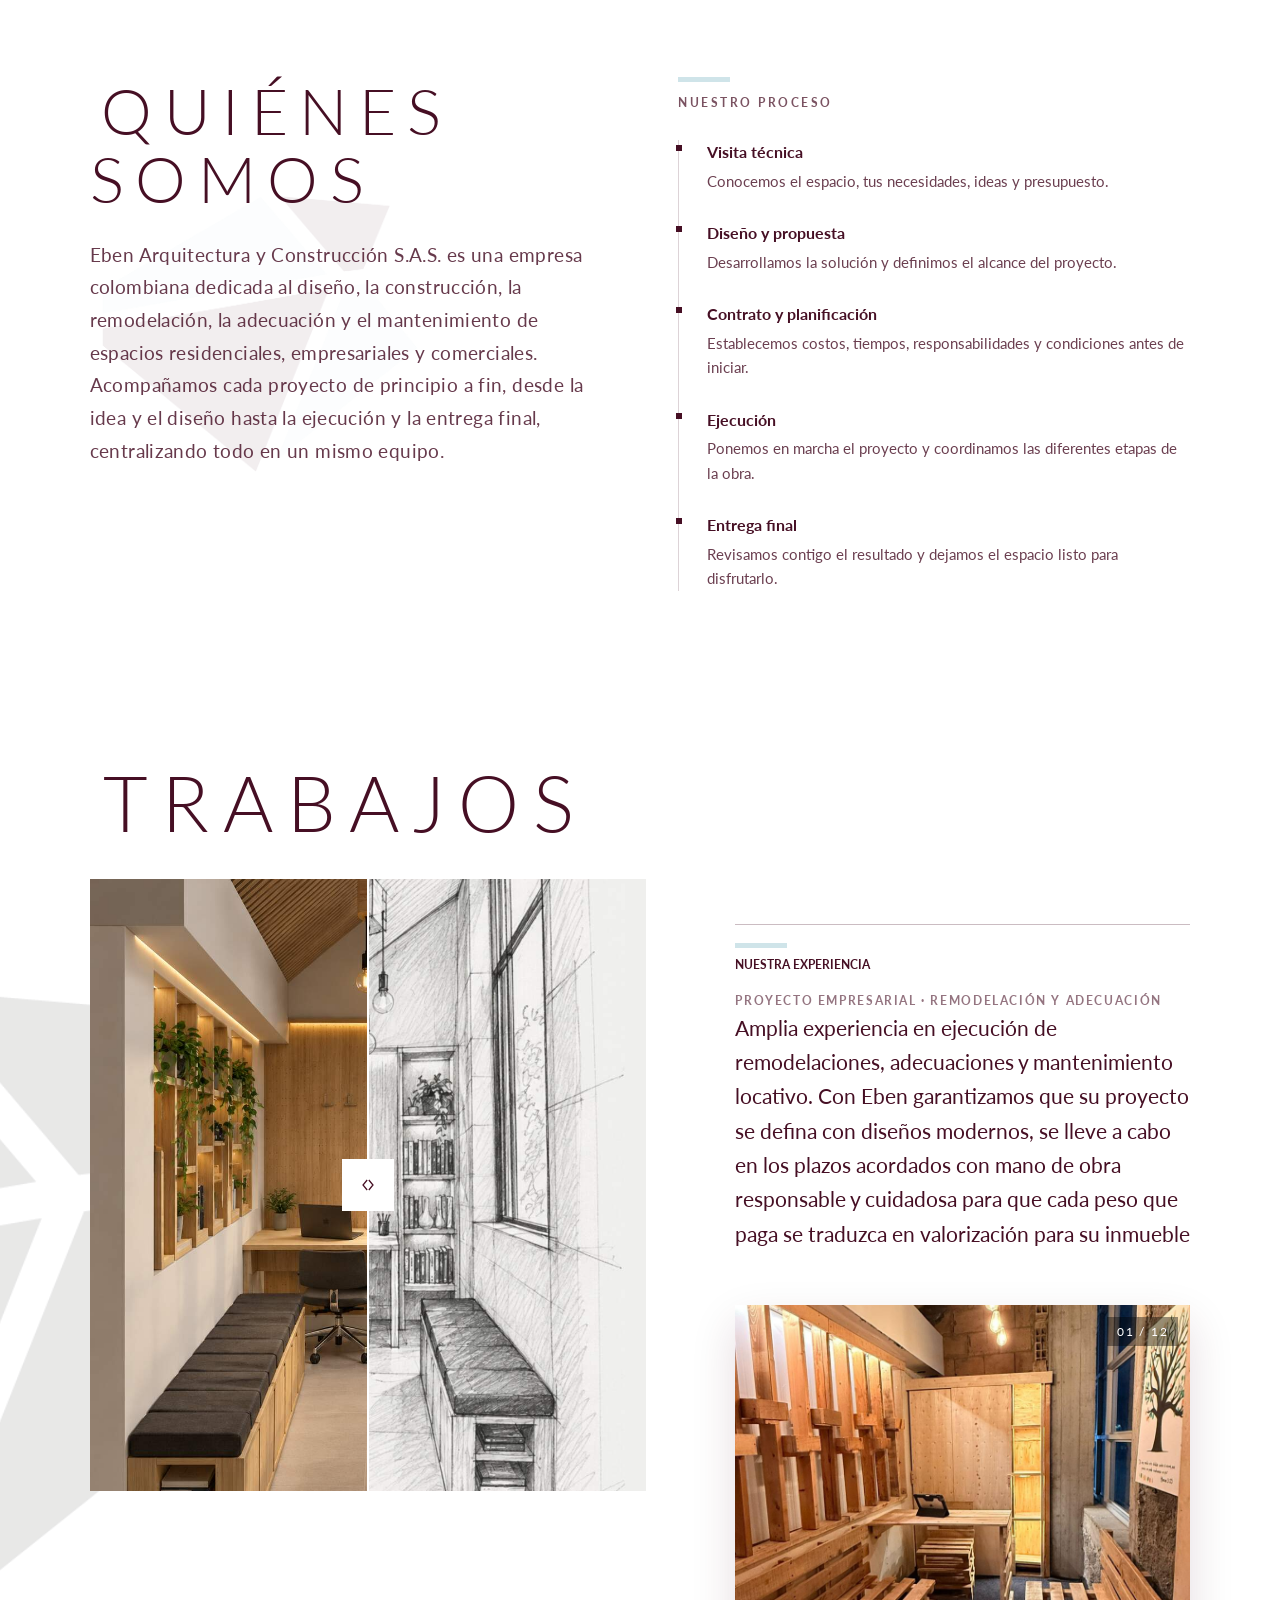
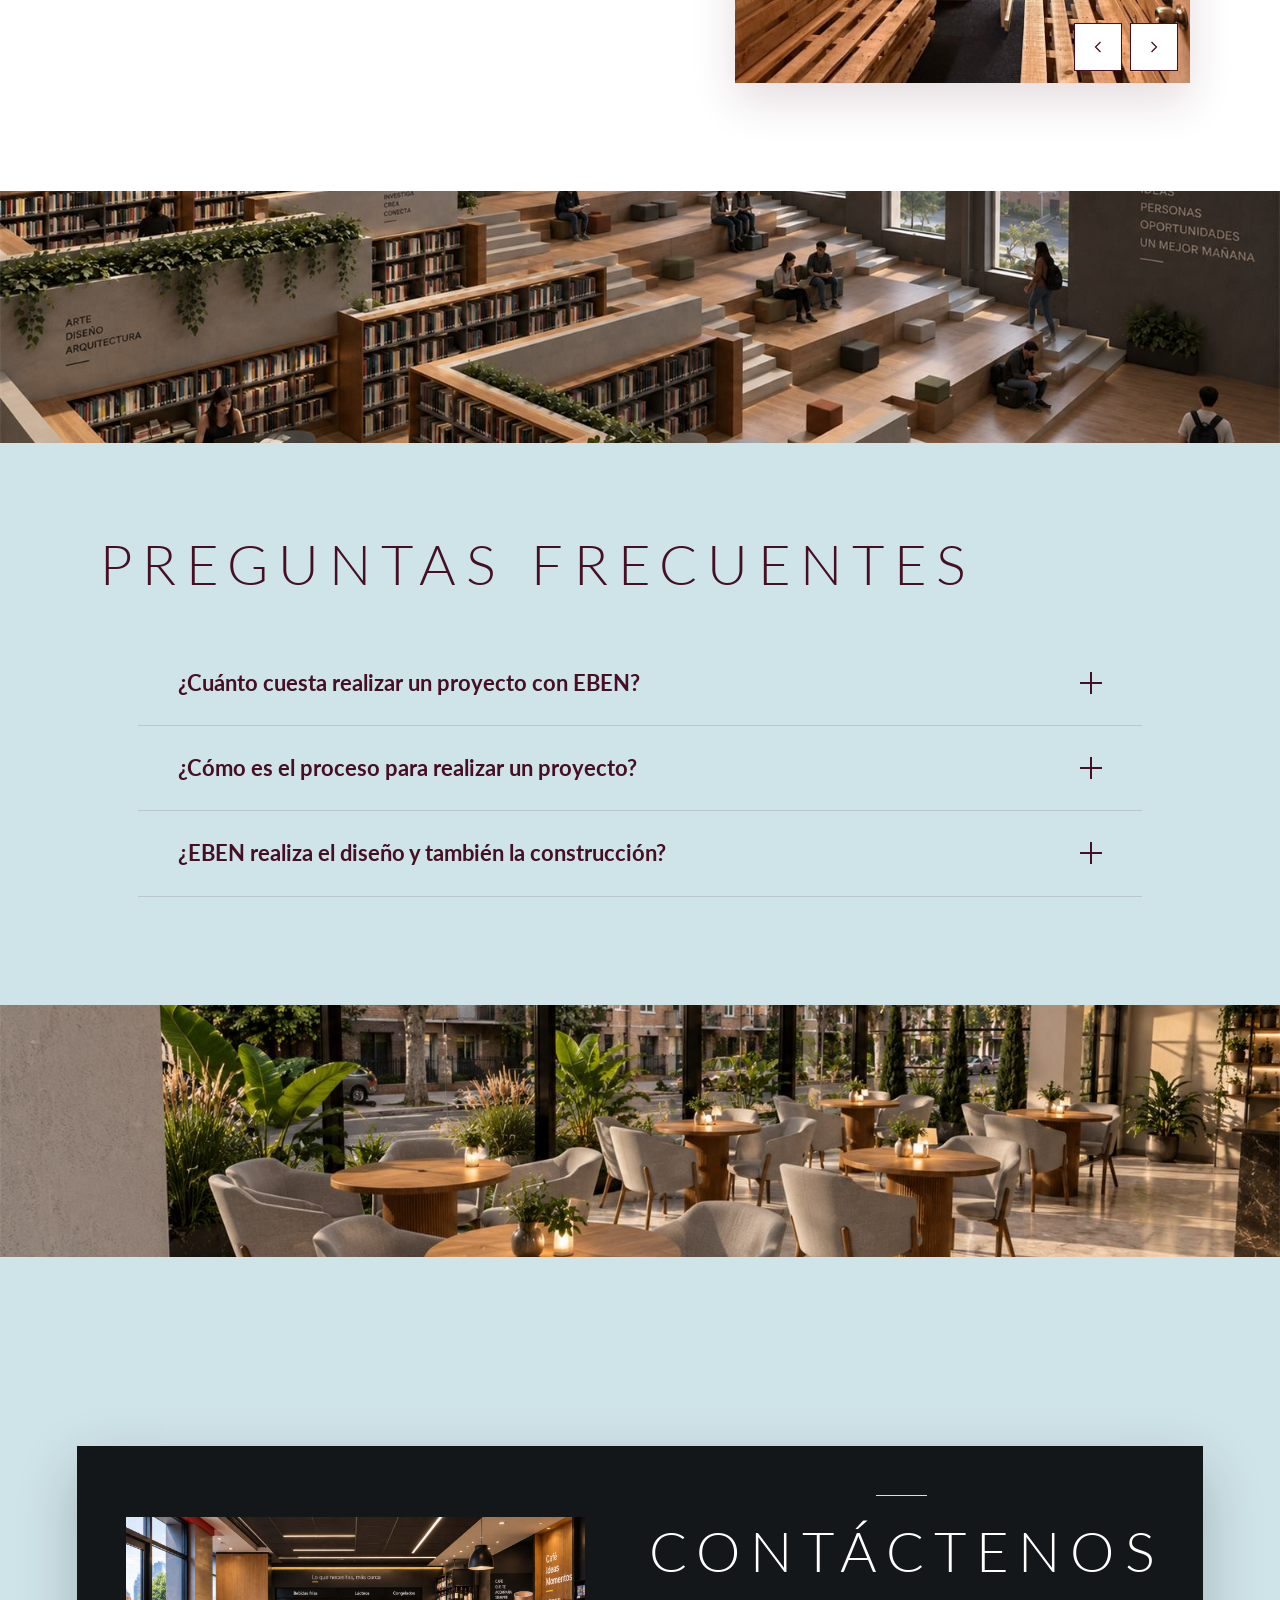
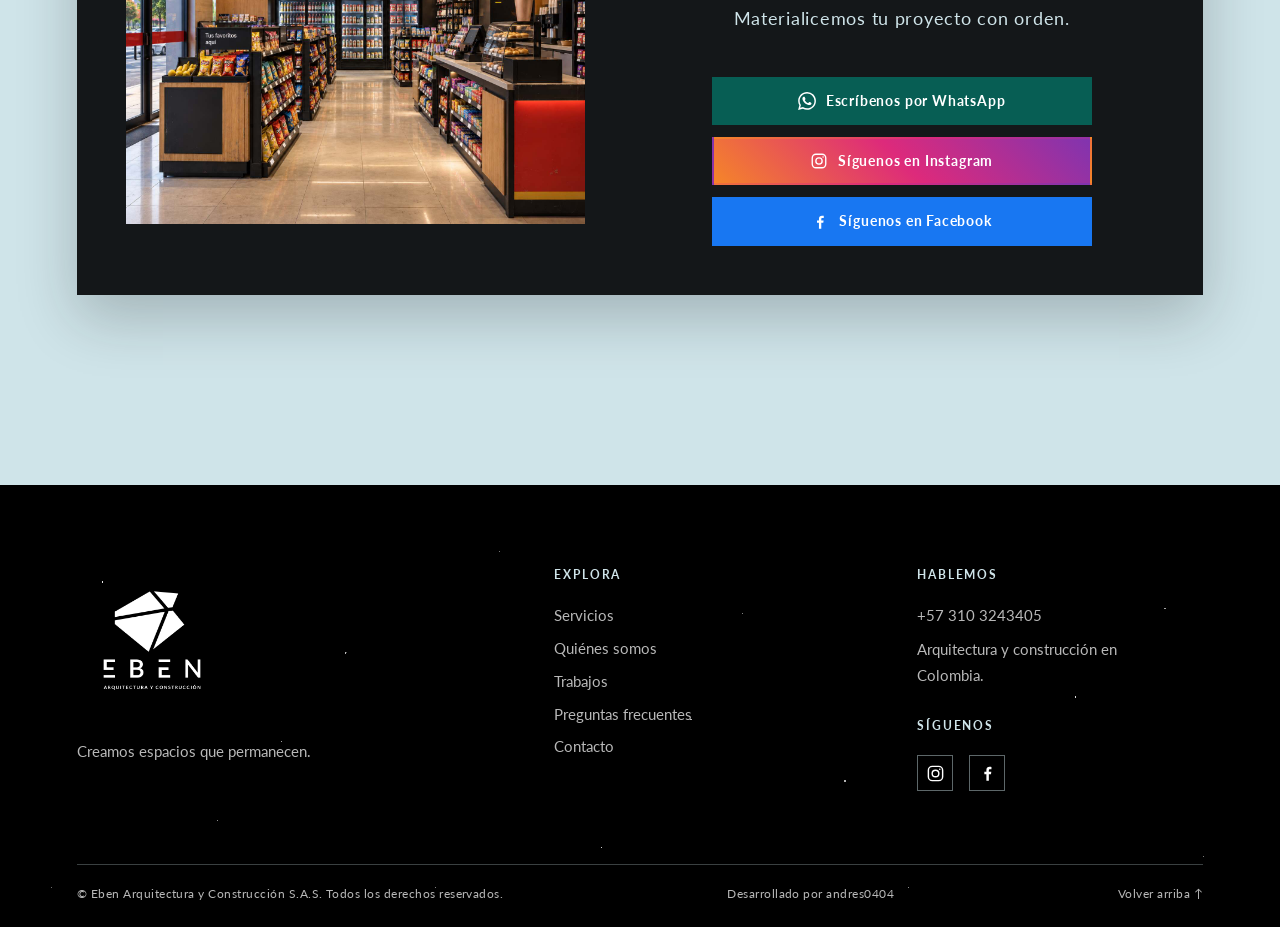
==== commit 89c4c90e: "Ajustar estilos" ====
--- a/app/index.html
+++ b/app/index.html
@@ -49,8 +49,7 @@
 
     .proposal-editorial .services__intro,
     .proposal-editorial .works__intro,
-    .proposal-editorial .faq__intro,
-    .proposal-editorial .about__intro {
+    .proposal-editorial .faq__intro {
       align-items: flex-start;
       max-width: 1280px;
       padding-right: clamp(24px, 7vw, 96px);
@@ -240,8 +239,7 @@
       .proposal-editorial .hero__content,
       .proposal-editorial .services__intro,
       .proposal-editorial .works__intro,
-      .proposal-editorial .faq__intro,
-      .proposal-editorial .about__intro {
+      .proposal-editorial .faq__intro {
         align-items: flex-start;
         padding-right: 24px;
         padding-left: 24px;
@@ -719,35 +717,47 @@
     </section>
 
     <section class="about" id="quienes-somos" aria-labelledby="about-title">
-      <div class="about__intro">
-        <h2 class="about__title" id="about-title">Quiénes somos</h2>
-        <p class="about__text">Eben Arquitectura y Construcción S.A.S. es una empresa colombiana dedicada al diseño, la construcción, la remodelación, la adecuación y el mantenimiento de espacios residenciales, empresariales y comerciales. Acompañamos cada proyecto de principio a fin, desde la idea y el diseño hasta la ejecución y la entrega final, centralizando todo en un mismo equipo.</p>
-      </div>
-
-      <div class="about__process">
-        <h3 class="about__process-title">Nuestro proceso</h3>
-        <ul class="about__steps">
-          <li>
-            <svg class="about__check" viewBox="0 0 24 24" fill="none" stroke="currentColor" stroke-width="2" aria-hidden="true"><path d="M4 12l5 5 11-11"/></svg>
-            <span><strong>Visita técnica</strong> Conocemos el espacio, tus necesidades, ideas y presupuesto.</span>
-          </li>
-          <li>
-            <svg class="about__check" viewBox="0 0 24 24" fill="none" stroke="currentColor" stroke-width="2" aria-hidden="true"><path d="M4 12l5 5 11-11"/></svg>
-            <span><strong>Diseño y propuesta</strong> Desarrollamos la solución y definimos el alcance del proyecto.</span>
-          </li>
-          <li>
-            <svg class="about__check" viewBox="0 0 24 24" fill="none" stroke="currentColor" stroke-width="2" aria-hidden="true"><path d="M4 12l5 5 11-11"/></svg>
-            <span><strong>Contrato y planificación</strong> Establecemos costos, tiempos, responsabilidades y condiciones antes de iniciar.</span>
-          </li>
-          <li>
-            <svg class="about__check" viewBox="0 0 24 24" fill="none" stroke="currentColor" stroke-width="2" aria-hidden="true"><path d="M4 12l5 5 11-11"/></svg>
-            <span><strong>Ejecución</strong> Ponemos en marcha el proyecto y coordinamos las diferentes etapas de la obra.</span>
-          </li>
-          <li>
-            <svg class="about__check" viewBox="0 0 24 24" fill="none" stroke="currentColor" stroke-width="2" aria-hidden="true"><path d="M4 12l5 5 11-11"/></svg>
-            <span><strong>Entrega final</strong> Revisamos contigo el resultado y dejamos el espacio listo para disfrutarlo.</span>
-          </li>
-        </ul>
+      <div class="about__grid">
+        <div class="about__intro">
+          <h2 class="about__title" id="about-title">Quiénes somos</h2>
+          <p class="about__text">Eben Arquitectura y Construcción S.A.S. es una empresa colombiana dedicada al diseño, la construcción, la remodelación, la adecuación y el mantenimiento de espacios residenciales, empresariales y comerciales. Acompañamos cada proyecto de principio a fin, desde la idea y el diseño hasta la ejecución y la entrega final, centralizando todo en un mismo equipo.</p>
+        </div>
+
+        <div class="about__process">
+          <h3 class="about__process-title">Nuestro proceso</h3>
+          <ol class="about__steps">
+            <li>
+              <div class="about__step-body">
+                <strong>Visita técnica</strong>
+                <p>Conocemos el espacio, tus necesidades, ideas y presupuesto.</p>
+              </div>
+            </li>
+            <li>
+              <div class="about__step-body">
+                <strong>Diseño y propuesta</strong>
+                <p>Desarrollamos la solución y definimos el alcance del proyecto.</p>
+              </div>
+            </li>
+            <li>
+              <div class="about__step-body">
+                <strong>Contrato y planificación</strong>
+                <p>Establecemos costos, tiempos, responsabilidades y condiciones antes de iniciar.</p>
+              </div>
+            </li>
+            <li>
+              <div class="about__step-body">
+                <strong>Ejecución</strong>
+                <p>Ponemos en marcha el proyecto y coordinamos las diferentes etapas de la obra.</p>
+              </div>
+            </li>
+            <li>
+              <div class="about__step-body">
+                <strong>Entrega final</strong>
+                <p>Revisamos contigo el resultado y dejamos el espacio listo para disfrutarlo.</p>
+              </div>
+            </li>
+          </ol>
+        </div>
       </div>
     </section>
 
--- a/app/css/styles.css
+++ b/app/css/styles.css
@@ -583,43 +583,33 @@
 .about {
   position: relative;
   isolation: isolate;
-  overflow: hidden;
   background: var(--color-blanco);
   color: var(--color-burdeos);
-  padding-bottom: clamp(64px, 10vh, 112px);
 }
 
 .about::before {
   content: "";
   position: absolute;
-  inset: 0;
-  z-index: -2;
-  background: url("../img/renders/optimized/Residencial/7.jpg") center / cover no-repeat;
-}
-
-.about::after {
-  content: "";
-  position: absolute;
-  inset: 0;
+  inset: 0 auto 0 0;
   z-index: -1;
-  background: linear-gradient(
-    180deg,
-    var(--color-blanco) 0%,
-    rgba(255, 255, 255, 0.85) 35%,
-    rgba(255, 255, 255, 0.85) 65%,
-    var(--color-blanco) 100%
-  );
+  width: min(54%, 520px);
+  background: url("../img/logos/transparente/simbolo_color.png") no-repeat center / contain;
+  opacity: 0.07;
+  pointer-events: none;
+}
+
+.about__grid {
+  display: grid;
+  grid-template-columns: minmax(0, 1fr) minmax(0, 1fr);
+  gap: clamp(40px, 6vw, 96px);
+  align-items: start;
+  max-width: 1280px;
+  margin: 0 auto;
+  padding: clamp(64px, 10vh, 120px) clamp(24px, 7vw, 96px);
 }
 
 .about__intro {
-  max-width: 760px;
-  margin-inline: auto;
-  display: flex;
-  flex-direction: column;
-  align-items: center;
-  justify-content: center;
-  text-align: center;
-  padding: clamp(48px, 8vh, 88px) clamp(24px, 5vw, 32px) clamp(24px, 4vh, 40px);
+  text-align: left;
 }
 
 .about__title {
@@ -634,7 +624,7 @@
 
 .about__text {
   margin-top: clamp(16px, 3vh, 28px);
-  max-width: 74ch;
+  max-width: 48ch;
   font-size: clamp(1rem, 1.6vw, 1.2rem);
   font-weight: 400;
   line-height: 1.7;
@@ -642,51 +632,60 @@
   color: rgba(70, 15, 36, 0.82);
 }
 
-.about__process {
-  max-width: 720px;
-  margin: 0 auto;
-  padding: 0 clamp(24px, 5vw, 32px);
-}
-
 .about__process-title {
-  margin-bottom: clamp(8px, 2vh, 16px);
+  margin-bottom: clamp(20px, 3vh, 32px);
   font-size: 0.78rem;
   font-weight: 700;
   letter-spacing: 0.2em;
   text-transform: uppercase;
-  color: rgba(70, 15, 36, 0.58);
+  color: rgba(70, 15, 36, 0.72);
+}
+
+.about__process-title::before {
+  content: "";
+  display: block;
+  width: clamp(32px, 4vw, 52px);
+  height: 5px;
+  margin-bottom: 12px;
+  background: var(--color-hielo);
 }
 
 .about__steps {
   list-style: none;
+  border-left: 1px solid rgba(70, 15, 36, 0.18);
+  padding-left: clamp(20px, 3vw, 28px);
 }
 
 .about__steps li {
-  display: flex;
-  align-items: flex-start;
-  gap: 14px;
-  padding: 14px 0;
-  border-top: 1px solid rgba(70, 15, 36, 0.12);
-  font-size: clamp(0.98rem, 1.4vw, 1.08rem);
+  position: relative;
+  padding-bottom: clamp(20px, 3.5vh, 28px);
+}
+
+.about__steps li:last-child {
+  padding-bottom: 0;
+}
+
+.about__steps li::before {
+  content: "";
+  position: absolute;
+  left: calc(-1 * clamp(20px, 3vw, 28px) - 3px);
+  top: 5px;
+  width: 6px;
+  height: 6px;
+  background: var(--color-burdeos);
+}
+
+.about__step-body strong {
+  display: block;
+  font-size: 1.02rem;
+  color: var(--color-burdeos);
+}
+
+.about__step-body p {
+  margin-top: 4px;
+  font-size: 0.96rem;
   line-height: 1.6;
-  color: rgba(70, 15, 36, 0.86);
-}
-
-.about__steps li:last-child {
-  border-bottom: 1px solid rgba(70, 15, 36, 0.12);
-}
-
-.about__steps strong {
-  margin-right: 4px;
-  color: var(--color-burdeos);
-}
-
-.about__check {
-  flex: none;
-  width: 22px;
-  height: 22px;
-  margin-top: 2px;
-  color: var(--color-burdeos);
+  color: rgba(70, 15, 36, 0.8);
 }
 
 /* ---------- Trabajos ---------- */
@@ -893,6 +892,17 @@
 }
 
 /* ---------- Responsive ---------- */
+
+@media (max-width: 1115px) {
+  .site-nav {
+    gap: clamp(14px, 2vw, 24px);
+  }
+
+  .site-nav a {
+    font-size: 0.7rem;
+    letter-spacing: 0.08em;
+  }
+}
 
 @media (max-width: 640px) {
   .site-header {
@@ -1013,6 +1023,11 @@
   .works__grid {
     grid-template-columns: 1fr;
     gap: clamp(24px, 4vw, 40px);
+  }
+
+  .about__grid {
+    grid-template-columns: 1fr;
+    gap: clamp(32px, 5vw, 48px);
   }
 
   .compare {
